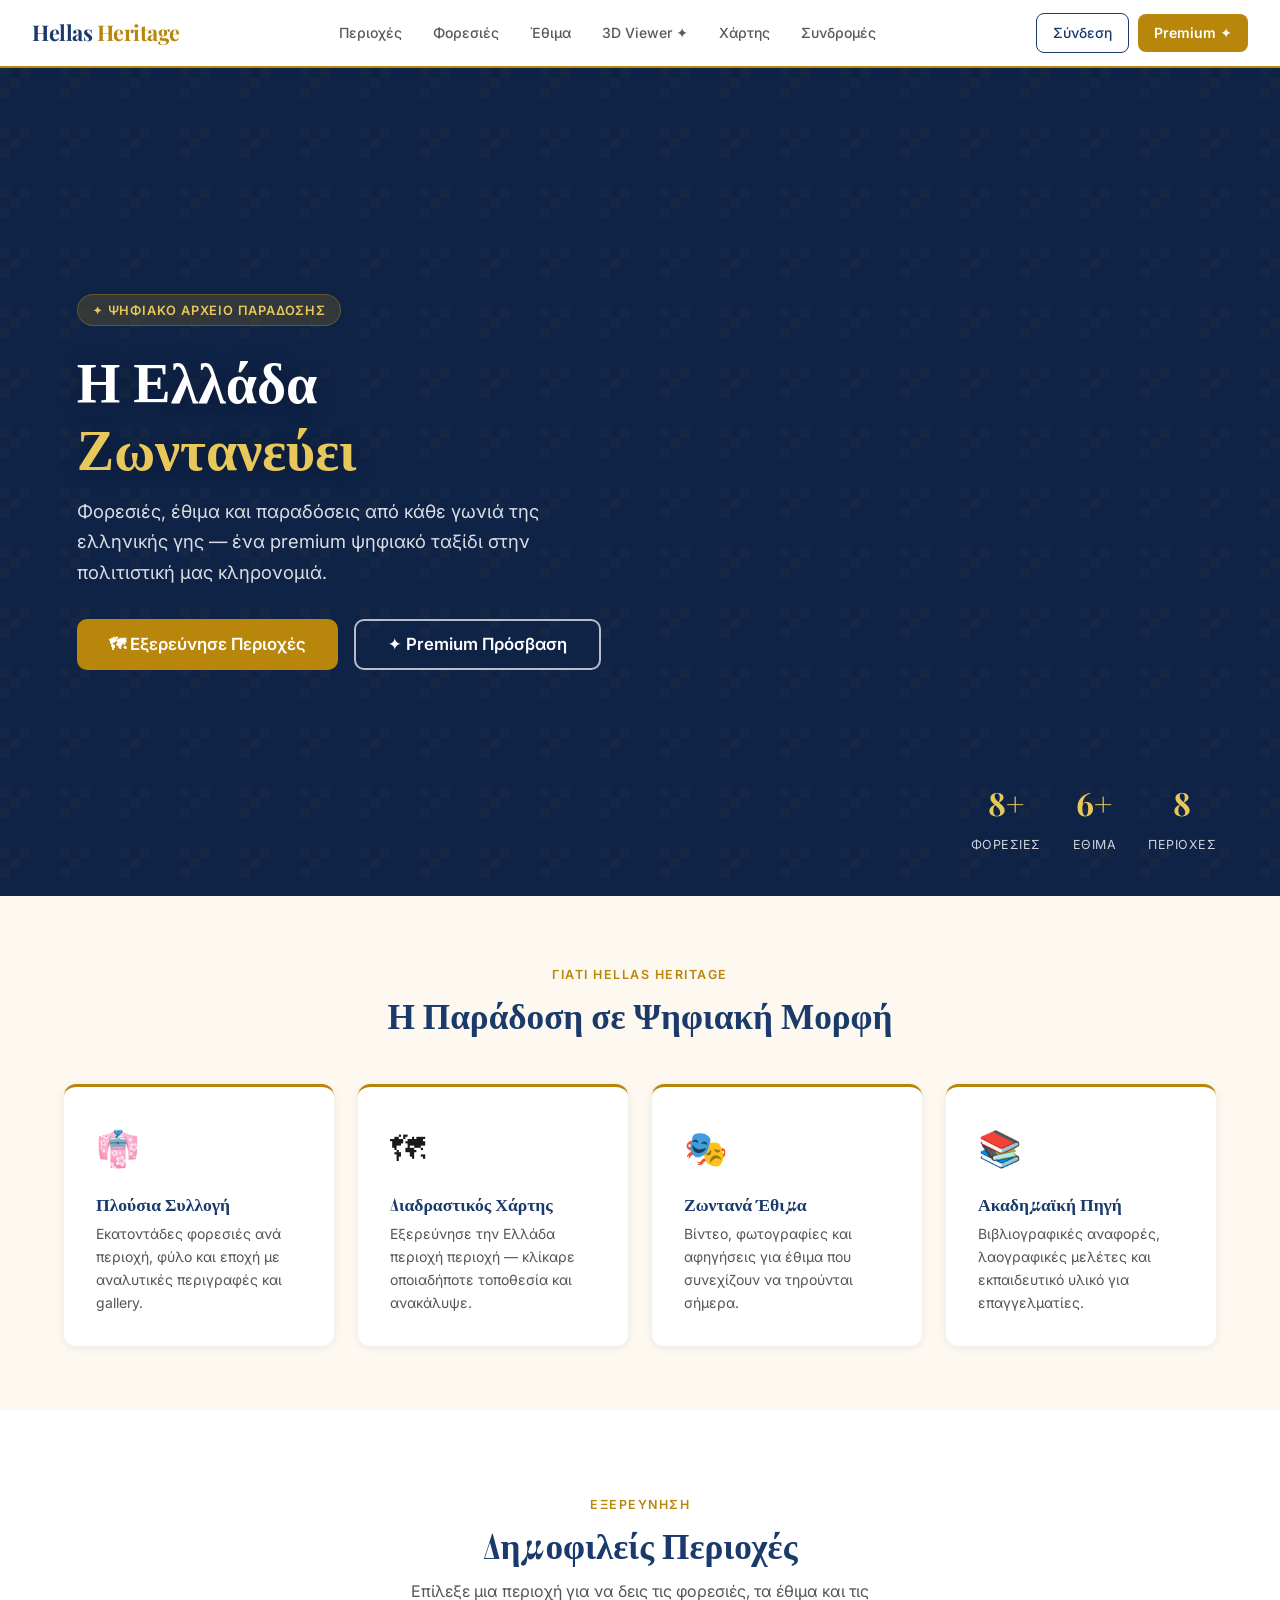
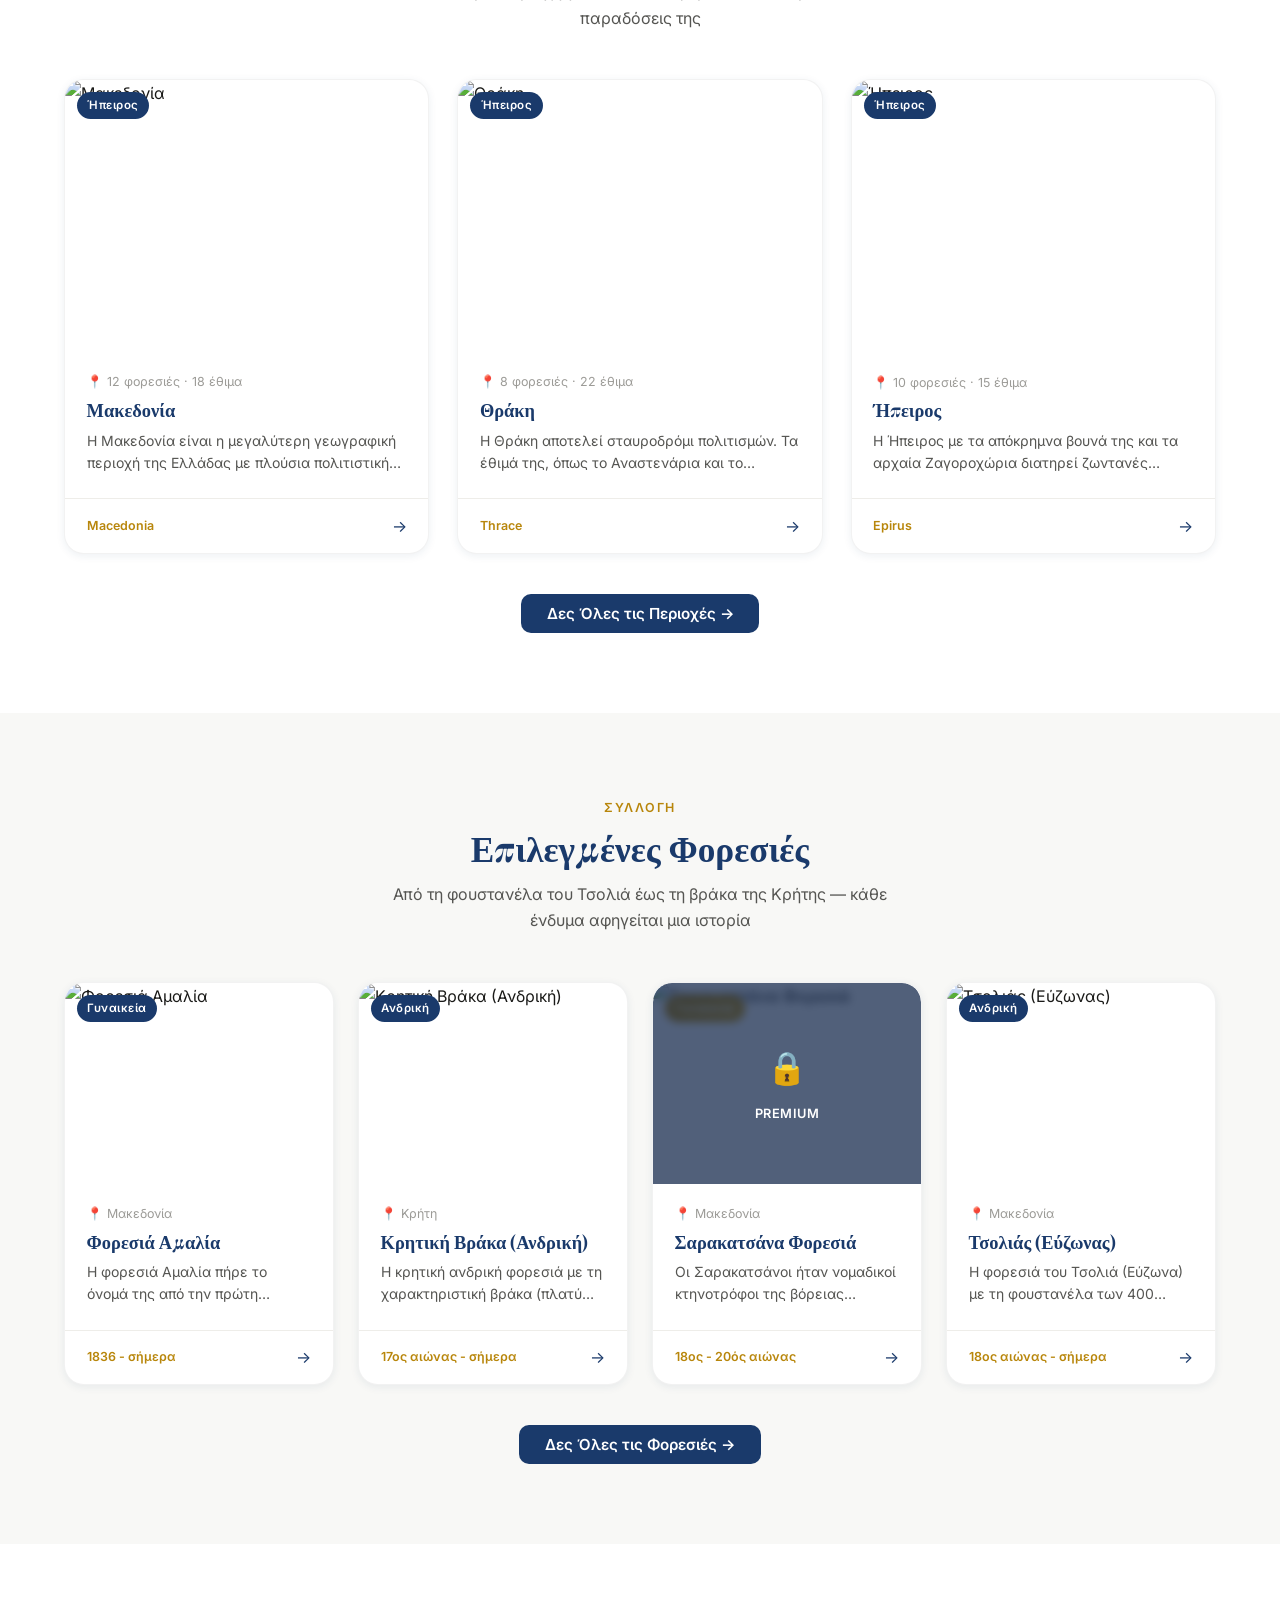
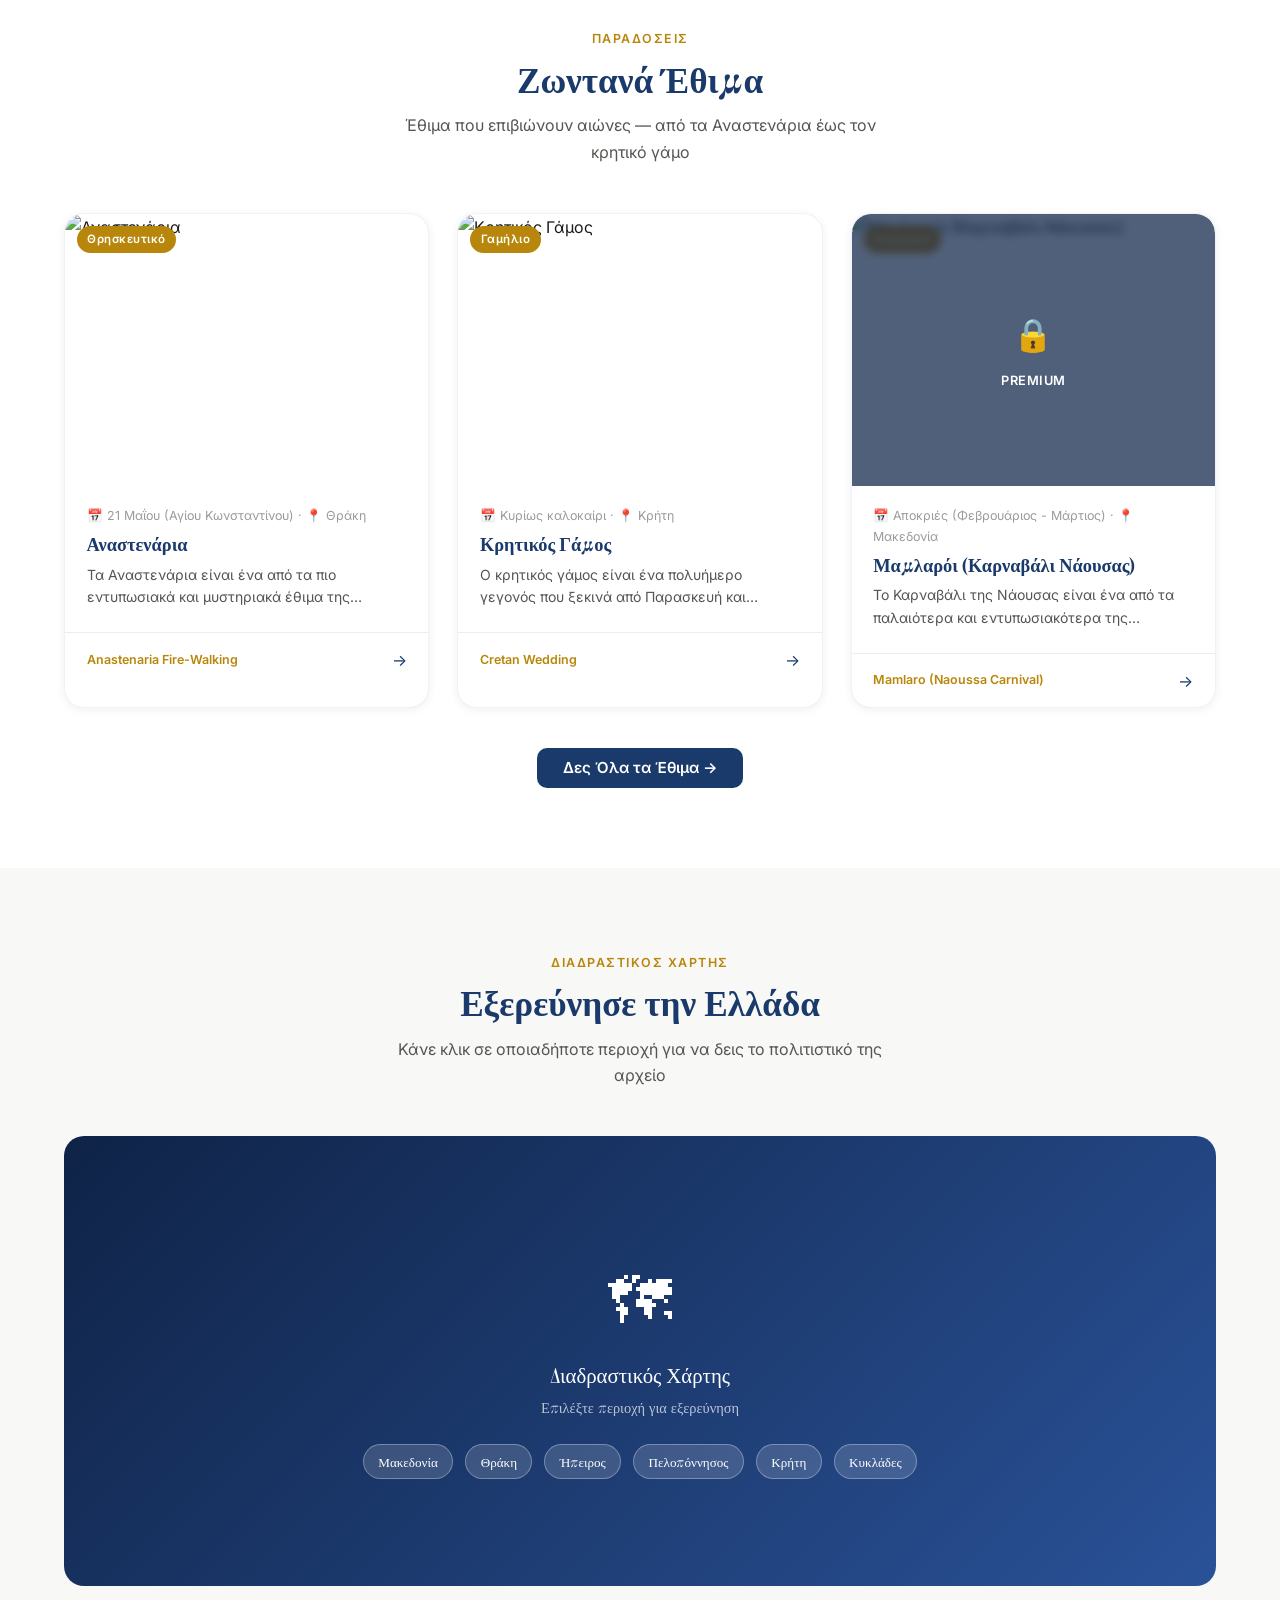
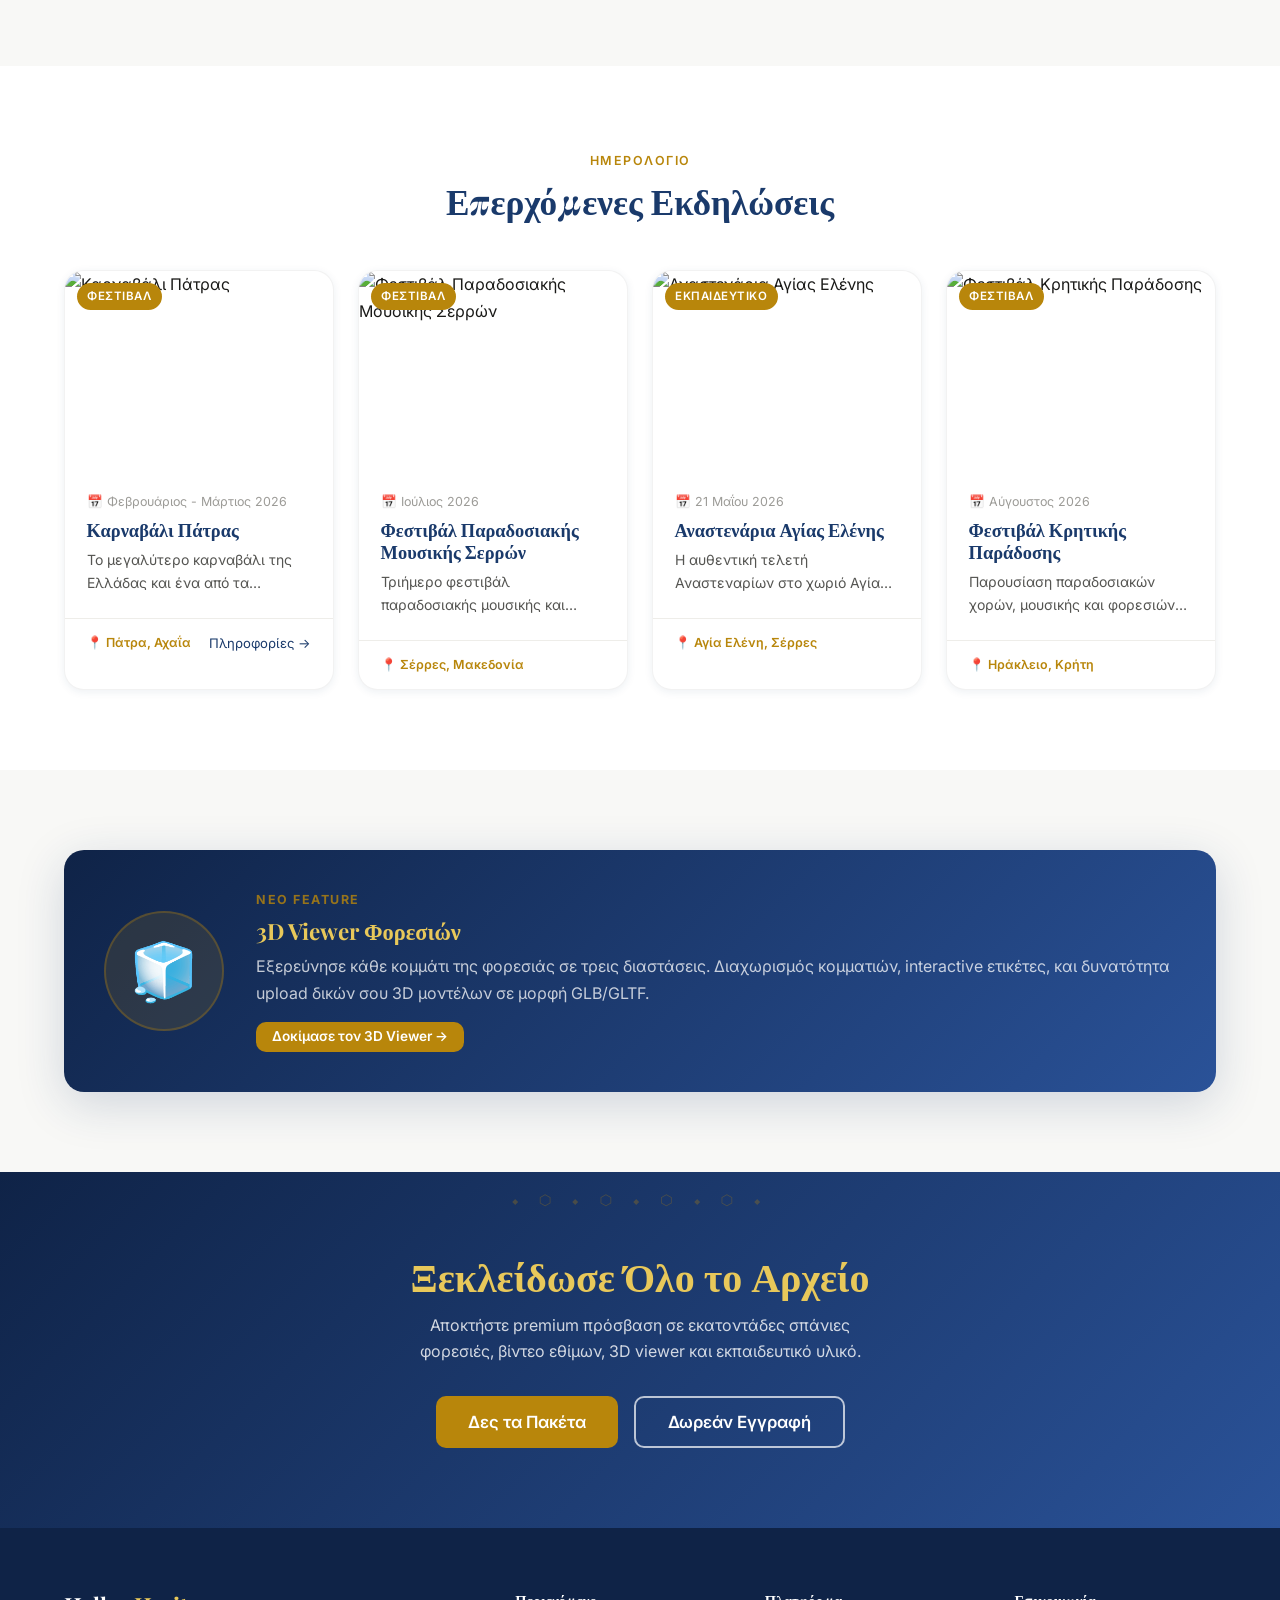
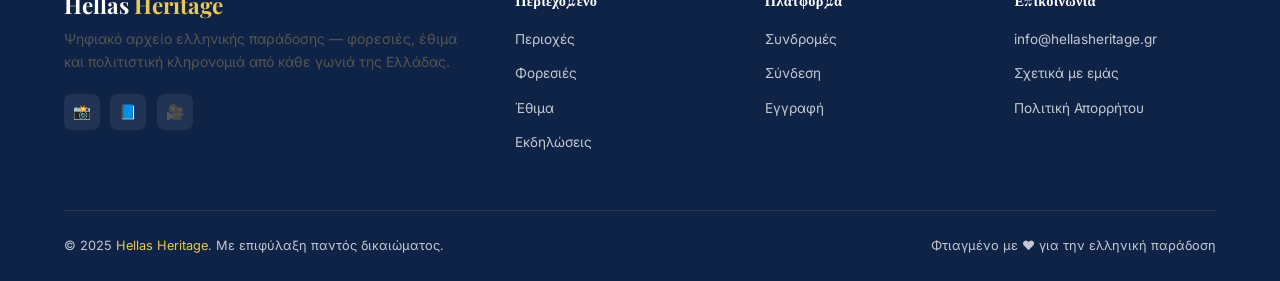
==== index.html @ 9aa36f75 "🏛️ Hellas Heritage — Initial deploy - Homepage with animated stats - 8 Greek regions with costumes &" ====
<!DOCTYPE html>
<html lang="el">
<head>
  <meta charset="UTF-8">
  <meta name="viewport" content="width=device-width, initial-scale=1.0">
  <title>Hellas Heritage — Ανακάλυψε την Ψυχή της Ελλάδας</title>
  <meta name="description" content="Premium ψηφιακή πλατφόρμα ελληνικής πολιτιστικής κληρονομιάς. Παραδοσιακές φορεσιές, έθιμα και παραδόσεις από κάθε γωνιά της Ελλάδας.">
  <link rel="stylesheet" href="css/style.css">
</head>
<body>

<div id="navbar-placeholder" data-active=""></div>

<div class="page-wrapper">

  <!-- ── HERO ─────────────────────────────────────────────── -->
  <section class="hero" id="home">
    <div class="hero-bg" style="background-image:url('https://images.unsplash.com/photo-1555993539-1732b0258235?w=1600')"></div>
    <div class="hero-overlay"></div>
    <div class="hero-pattern"></div>
    <div class="hero-content">
      <div class="hero-badge">✦ Ψηφιακό Αρχείο Παράδοσης</div>
      <h1>Η Ελλάδα<br><span>Ζωντανεύει</span></h1>
      <p class="hero-sub">Φορεσιές, έθιμα και παραδόσεις από κάθε γωνιά της ελληνικής γης — ένα premium ψηφιακό ταξίδι στην πολιτιστική μας κληρονομιά.</p>
      <div class="hero-actions">
        <a href="regions.html" class="btn btn-primary btn-lg">🗺 Εξερεύνησε Περιοχές</a>
        <a href="pricing.html" class="btn btn-outline btn-lg">✦ Premium Πρόσβαση</a>
      </div>
    </div>
    <div class="hero-stats">
      <div class="hero-stat"><strong id="stat-costumes">0</strong><span>ΦΟΡΕΣΙΕΣ</span></div>
      <div class="hero-stat"><strong id="stat-customs">0</strong><span>ΕΘΙΜΑ</span></div>
      <div class="hero-stat"><strong id="stat-regions">0</strong><span>ΠΕΡΙΟΧΕΣ</span></div>
    </div>
  </section>

  <!-- ── FEATURES ──────────────────────────────────────────── -->
  <section style="background:var(--cream); padding:4rem 0">
    <div class="container">
      <div class="section-header">
        <span class="section-label">Γιατί Hellas Heritage</span>
        <h2>Η Παράδοση σε Ψηφιακή Μορφή</h2>
      </div>
      <div class="grid-4">
        <div class="feature-box">
          <div class="feature-icon">👘</div>
          <h3>Πλούσια Συλλογή</h3>
          <p>Εκατοντάδες φορεσιές ανά περιοχή, φύλο και εποχή με αναλυτικές περιγραφές και gallery.</p>
        </div>
        <div class="feature-box">
          <div class="feature-icon">🗺</div>
          <h3>Διαδραστικός Χάρτης</h3>
          <p>Εξερεύνησε την Ελλάδα περιοχή περιοχή — κλίκαρε οποιαδήποτε τοποθεσία και ανακάλυψε.</p>
        </div>
        <div class="feature-box">
          <div class="feature-icon">🎭</div>
          <h3>Ζωντανά Έθιμα</h3>
          <p>Βίντεο, φωτογραφίες και αφηγήσεις για έθιμα που συνεχίζουν να τηρούνται σήμερα.</p>
        </div>
        <div class="feature-box">
          <div class="feature-icon">📚</div>
          <h3>Ακαδημαϊκή Πηγή</h3>
          <p>Βιβλιογραφικές αναφορές, λαογραφικές μελέτες και εκπαιδευτικό υλικό για επαγγελματίες.</p>
        </div>
      </div>
    </div>
  </section>

  <!-- ── FEATURED REGIONS ──────────────────────────────────── -->
  <section id="regions" style="background:white">
    <div class="container">
      <div class="section-header">
        <span class="section-label">Εξερεύνηση</span>
        <h2>Δημοφιλείς Περιοχές</h2>
        <p>Επίλεξε μια περιοχή για να δεις τις φορεσιές, τα έθιμα και τις παραδόσεις της</p>
      </div>
      <div class="grid-3" id="featured-regions"></div>
      <div style="text-align:center;margin-top:2.5rem">
        <a href="regions.html" class="btn btn-navy">Δες Όλες τις Περιοχές →</a>
      </div>
    </div>
  </section>

  <!-- ── FEATURED COSTUMES ─────────────────────────────────── -->
  <section id="costumes" style="background:var(--grey-100)">
    <div class="container">
      <div class="section-header">
        <span class="section-label">Συλλογή</span>
        <h2>Επιλεγμένες Φορεσιές</h2>
        <p>Από τη φουστανέλα του Τσολιά έως τη βράκα της Κρήτης — κάθε ένδυμα αφηγείται μια ιστορία</p>
      </div>
      <div class="grid-4" id="featured-costumes"></div>
      <div style="text-align:center;margin-top:2.5rem">
        <a href="costumes.html" class="btn btn-navy">Δες Όλες τις Φορεσιές →</a>
      </div>
    </div>
  </section>

  <!-- ── FEATURED CUSTOMS ──────────────────────────────────── -->
  <section id="customs" style="background:white">
    <div class="container">
      <div class="section-header">
        <span class="section-label">Παραδόσεις</span>
        <h2>Ζωντανά Έθιμα</h2>
        <p>Έθιμα που επιβιώνουν αιώνες — από τα Αναστενάρια έως τον κρητικό γάμο</p>
      </div>
      <div class="grid-3" id="featured-customs"></div>
      <div style="text-align:center;margin-top:2.5rem">
        <a href="customs.html" class="btn btn-navy">Δες Όλα τα Έθιμα →</a>
      </div>
    </div>
  </section>

  <!-- ── MAP ──────────────────────────────────────────────── -->
  <section id="map" style="background:var(--grey-100)">
    <div class="container">
      <div class="section-header">
        <span class="section-label">Διαδραστικός Χάρτης</span>
        <h2>Εξερεύνησε την Ελλάδα</h2>
        <p>Κάνε κλικ σε οποιαδήποτε περιοχή για να δεις το πολιτιστικό της αρχείο</p>
      </div>
      <div class="map-placeholder" style="background:linear-gradient(135deg,#0f2347,#2a5298)">
        <div>
          <div style="font-size:4rem;margin-bottom:.5rem">🗺</div>
          <div style="font-size:1.3rem;font-family:var(--font-serif)">Διαδραστικός Χάρτης</div>
          <div style="font-size:.9rem;opacity:.7;margin-top:.3rem">Επιλέξτε περιοχή για εξερεύνηση</div>
          <div style="margin-top:1.5rem;display:flex;gap:.75rem;justify-content:center;flex-wrap:wrap" id="map-region-btns"></div>
        </div>
      </div>
    </div>
  </section>

  <!-- ── EVENTS ────────────────────────────────────────────── -->
  <section id="events" style="background:white">
    <div class="container">
      <div class="section-header">
        <span class="section-label">Ημερολόγιο</span>
        <h2>Επερχόμενες Εκδηλώσεις</h2>
      </div>
      <div class="grid-4" id="events-grid"></div>
    </div>
  </section>

  <!-- ── 3D FEATURE ───────────────────────────────────────── -->
  <section style="background:var(--grey-100)">
    <div class="container">
      <div class="feature-3d-card">
        <div class="feature-3d-visual">🧊</div>
        <div>
          <div style="font-size:.78rem;color:rgba(184,134,11,.8);font-weight:700;letter-spacing:1.5px;text-transform:uppercase;margin-bottom:.5rem">Νέο Feature</div>
          <h3>3D Viewer Φορεσιών</h3>
          <p>Εξερεύνησε κάθε κομμάτι της φορεσιάς σε τρεις διαστάσεις. Διαχωρισμός κομματιών, interactive ετικέτες, και δυνατότητα upload δικών σου 3D μοντέλων σε μορφή GLB/GLTF.</p>
          <a href="viewer-3d.html" class="btn btn-primary btn-sm">Δοκίμασε τον 3D Viewer →</a>
        </div>
      </div>
    </div>
  </section>

  <!-- ── CTA ──────────────────────────────────────────────── -->
  <div class="cta-banner">
    <div class="container">
      <h2>Ξεκλείδωσε Όλο το Αρχείο</h2>
      <p>Αποκτήστε premium πρόσβαση σε εκατοντάδες σπάνιες φορεσιές, βίντεο εθίμων, 3D viewer και εκπαιδευτικό υλικό.</p>
      <div class="cta-actions">
        <a href="pricing.html" class="btn btn-primary btn-lg">Δες τα Πακέτα</a>
        <a href="login.html" class="btn btn-outline btn-lg">Δωρεάν Εγγραφή</a>
      </div>
    </div>
  </div>

</div><!-- page-wrapper -->

<div id="footer-placeholder"></div>
<div id="toast"></div>

<script src="js/data.js"></script>
<script src="js/app.js"></script>
<script>
document.addEventListener('DOMContentLoaded', () => {
  // Animate stats counter
  function animateCount(el, target, suffix='') {
    let n = 0, step = Math.ceil(target / 40);
    const t = setInterval(() => {
      n = Math.min(n + step, target);
      el.textContent = n + suffix;
      if (n >= target) clearInterval(t);
    }, 40);
  }
  animateCount(document.getElementById('stat-costumes'), HH.costumes.length, '+');
  animateCount(document.getElementById('stat-customs'),  HH.customs.length,  '+');
  animateCount(document.getElementById('stat-regions'),  HH.regions.length,  '');

  // Featured regions (first 3 featured)
  const featuredRegions = HH.regions.filter(r => r.featured).slice(0, 3);
  document.getElementById('featured-regions').innerHTML = featuredRegions.map(renderRegionCard).join('');

  // Featured costumes (first 4 featured)
  const featuredCostumes = HH.costumes.filter(c => c.featured).slice(0, 4);
  document.getElementById('featured-costumes').innerHTML = featuredCostumes.map(renderCostumeCard).join('');

  // Featured customs
  const featuredCustoms = HH.customs.filter(c => c.featured).slice(0, 3);
  document.getElementById('featured-customs').innerHTML = featuredCustoms.map(renderCustomCard).join('');

  // Map region buttons
  document.getElementById('map-region-btns').innerHTML = HH.regions.slice(0,6).map(r =>
    `<a href="region.html?id=${r.id}" style="padding:.35rem .9rem;background:rgba(255,255,255,.15);border:1px solid rgba(255,255,255,.3);border-radius:50px;color:white;font-size:.82rem;transition:.2s" onmouseover="this.style.background='rgba(184,134,11,.4)'" onmouseout="this.style.background='rgba(255,255,255,.15)'">${r.name}</a>`
  ).join('');

  // Events grid
  document.getElementById('events-grid').innerHTML = HH.events.map(e => `
    <div class="card">
      <div class="card-image">
        <img src="${e.image}" alt="${e.name}" loading="lazy">
        <div class="card-badge gold">${e.type}</div>
      </div>
      <div class="card-body">
        <div class="card-meta">📅 ${e.date}</div>
        <h3 class="card-title">${e.name}</h3>
        <p class="card-desc">${e.description}</p>
      </div>
      <div class="card-footer">
        <span class="card-footer-tag">📍 ${e.location}</span>
        ${e.website && e.website !== '#' ? `<a href="${e.website}" target="_blank" style="font-size:.82rem;color:var(--navy)">Πληροφορίες →</a>` : ''}
      </div>
    </div>`).join('');
});
</script>
</body>
</html>
---- css/style.css ----
/* ============================================================
   HELLAS HERITAGE — style.css
   Design System: Navy Blue + Gold + Warm White
   ============================================================ */

@import url('https://fonts.googleapis.com/css2?family=Playfair+Display:ital,wght@0,400;0,600;0,700;1,400&family=Inter:wght@300;400;500;600&display=swap');

/* ── Variables ─────────────────────────────────────────────── */
:root {
  --navy:      #1A3A6B;
  --navy-dark: #0f2347;
  --navy-mid:  #2a5298;
  --gold:      #B8860B;
  --gold-lt:   #d4a017;
  --cream:     #FDF8F0;
  --white:     #ffffff;
  --grey-100:  #f8f8f6;
  --grey-200:  #eeede9;
  --grey-400:  #9c9b97;
  --grey-600:  #5a5955;
  --text:      #1a1a18;
  --text-light:#555552;
  --shadow-sm: 0 2px 8px rgba(26,58,107,.08);
  --shadow-md: 0 6px 24px rgba(26,58,107,.12);
  --shadow-lg: 0 12px 48px rgba(26,58,107,.18);
  --radius:    12px;
  --radius-lg: 20px;
  --transition:.25s ease;
  --font-serif:'Playfair Display', Georgia, serif;
  --font-sans: 'Inter', system-ui, sans-serif;
}

/* ── Reset & Base ───────────────────────────────────────────── */
*, *::before, *::after { box-sizing: border-box; margin: 0; padding: 0; }
html { scroll-behavior: smooth; }
body {
  font-family: var(--font-sans);
  color: var(--text);
  background: var(--cream);
  line-height: 1.65;
  font-size: 16px;
}
img { display: block; max-width: 100%; }
a  { color: inherit; text-decoration: none; }
ul { list-style: none; }

/* ── Typography ─────────────────────────────────────────────── */
h1, h2, h3, h4 { font-family: var(--font-serif); line-height: 1.2; }
h1 { font-size: clamp(2rem, 5vw, 3.5rem); }
h2 { font-size: clamp(1.5rem, 3vw, 2.2rem); }
h3 { font-size: clamp(1.1rem, 2vw, 1.4rem); }
p  { color: var(--text-light); }

/* ── Greek Key Ornament ─────────────────────────────────────── */
.greek-divider {
  text-align: center;
  margin: 2rem 0;
  color: var(--gold);
  font-size: 1.4rem;
  letter-spacing: 6px;
  opacity: .6;
}
.greek-divider::before, .greek-divider::after {
  content: '⬥';
  margin: 0 .5rem;
}

/* ── Navigation ─────────────────────────────────────────────── */
.navbar {
  position: fixed; top: 0; left: 0; right: 0; z-index: 1000;
  background: rgba(255,255,255,.96);
  backdrop-filter: blur(12px);
  border-bottom: 2px solid var(--gold);
  box-shadow: var(--shadow-sm);
  padding: 0 2rem;
  height: 68px;
  display: flex; align-items: center; justify-content: space-between;
}
.navbar-brand {
  display: flex; align-items: center; gap: .6rem;
}
.navbar-logo-text {
  font-family: var(--font-serif);
  font-size: 1.35rem; font-weight: 700;
  color: var(--navy);
  letter-spacing: -.5px;
}
.navbar-logo-text span { color: var(--gold); }
.navbar-nav {
  display: flex; align-items: center; gap: .25rem;
}
.nav-link {
  padding: .45rem .85rem;
  border-radius: 8px;
  font-size: .875rem; font-weight: 500;
  color: var(--grey-600);
  transition: var(--transition);
}
.nav-link:hover { background: var(--grey-100); color: var(--navy); }
.nav-link.active { color: var(--navy); background: rgba(26,58,107,.07); }
.navbar-actions { display: flex; align-items: center; gap: .6rem; }
.btn-nav-login {
  padding: .45rem 1rem;
  border: 1.5px solid var(--navy);
  border-radius: 8px;
  font-size: .875rem; font-weight: 500;
  color: var(--navy);
  transition: var(--transition);
}
.btn-nav-login:hover { background: var(--navy); color: white; }
.btn-nav-premium {
  padding: .45rem 1rem;
  background: var(--gold);
  border-radius: 8px;
  font-size: .875rem; font-weight: 600;
  color: white;
  transition: var(--transition);
}
.btn-nav-premium:hover { background: var(--gold-lt); }
.nav-hamburger { display: none; flex-direction: column; gap: 5px; cursor: pointer; padding: 4px; }
.nav-hamburger span { width: 24px; height: 2px; background: var(--navy); border-radius: 2px; }

/* ── Page Wrapper ───────────────────────────────────────────── */
.page-wrapper { padding-top: 68px; min-height: 100vh; }

/* ── Hero Section ───────────────────────────────────────────── */
.hero {
  position: relative;
  min-height: 92vh;
  display: flex; align-items: center;
  overflow: hidden;
  background: var(--navy-dark);
}
.hero-bg {
  position: absolute; inset: 0;
  background-size: cover; background-position: center;
  opacity: .4;
  transition: opacity 1s;
}
.hero-overlay {
  position: absolute; inset: 0;
  background: linear-gradient(135deg, rgba(15,35,71,.82) 0%, rgba(15,35,71,.45) 60%, transparent 100%);
}
.hero-pattern {
  position: absolute; inset: 0;
  background-image: url("data:image/svg+xml,%3Csvg width='60' height='60' viewBox='0 0 60 60' xmlns='http://www.w3.org/2000/svg'%3E%3Cpath d='M0 0h10v10H0zM10 10h10v10H10zM0 20h10v10H0zM20 0h10v10H20z' fill='%23B8860B' fill-opacity='0.04'/%3E%3C/svg%3E");
  pointer-events: none;
}
.hero-content {
  position: relative; z-index: 2;
  max-width: 750px;
  padding: 4rem 2rem 4rem 6vw;
}
.hero-badge {
  display: inline-flex; align-items: center; gap: .4rem;
  background: rgba(184,134,11,.2);
  border: 1px solid rgba(184,134,11,.4);
  border-radius: 50px;
  padding: .3rem .9rem;
  font-size: .8rem; font-weight: 600;
  color: #e8c85a;
  letter-spacing: .8px; text-transform: uppercase;
  margin-bottom: 1.2rem;
}
.hero h1 { color: white; margin-bottom: 1rem; text-shadow: 0 2px 20px rgba(0,0,0,.3); }
.hero h1 span { color: #e8c85a; }
.hero-sub { font-size: 1.15rem; color: rgba(255,255,255,.85); margin-bottom: 2rem; max-width: 540px; }
.hero-actions { display: flex; gap: 1rem; flex-wrap: wrap; }
.hero-stats {
  position: absolute; bottom: 2.5rem; right: 5vw; z-index: 2;
  display: flex; gap: 2rem;
}
.hero-stat { text-align: center; color: white; }
.hero-stat strong { display: block; font-family: var(--font-serif); font-size: 2rem; color: #e8c85a; }
.hero-stat span   { font-size: .78rem; opacity: .8; letter-spacing: .5px; }

/* ── Buttons ─────────────────────────────────────────────────── */
.btn {
  display: inline-flex; align-items: center; gap: .5rem;
  padding: .75rem 1.6rem;
  border-radius: 10px;
  font-weight: 600; font-size: .95rem;
  cursor: pointer; border: none;
  transition: var(--transition);
  text-decoration: none;
  line-height: 1;
}
.btn-primary { background: var(--gold); color: white; }
.btn-primary:hover { background: var(--gold-lt); transform: translateY(-1px); box-shadow: 0 6px 20px rgba(184,134,11,.35); }
.btn-outline { background: transparent; border: 2px solid rgba(255,255,255,.7); color: white; }
.btn-outline:hover { background: rgba(255,255,255,.1); }
.btn-navy { background: var(--navy); color: white; }
.btn-navy:hover { background: var(--navy-mid); transform: translateY(-1px); box-shadow: var(--shadow-md); }
.btn-ghost { background: transparent; border: 1.5px solid var(--navy); color: var(--navy); }
.btn-ghost:hover { background: var(--navy); color: white; }
.btn-sm { padding: .5rem 1rem; font-size: .85rem; }
.btn-lg { padding: .95rem 2rem; font-size: 1.05rem; }

/* ── Section Structure ──────────────────────────────────────── */
section { padding: 5rem 0; }
.container { max-width: 1200px; margin: 0 auto; padding: 0 1.5rem; }
.section-header { text-align: center; margin-bottom: 3rem; }
.section-label {
  display: inline-block;
  font-size: .78rem; font-weight: 600;
  color: var(--gold); letter-spacing: 1.5px; text-transform: uppercase;
  margin-bottom: .5rem;
}
.section-header h2 { color: var(--navy); margin-bottom: .75rem; }
.section-header p { max-width: 520px; margin: 0 auto; }

/* ── Cards ───────────────────────────────────────────────────── */
.card {
  background: white;
  border-radius: var(--radius-lg);
  overflow: hidden;
  box-shadow: var(--shadow-sm);
  transition: var(--transition);
  border: 1px solid rgba(0,0,0,.05);
  text-decoration: none; color: inherit;
  display: block;
}
.card:hover { transform: translateY(-4px); box-shadow: var(--shadow-md); }
.card-image { position: relative; overflow: hidden; aspect-ratio: 4/3; }
.card-image img { width: 100%; height: 100%; object-fit: cover; transition: transform .4s ease; }
.card:hover .card-image img { transform: scale(1.05); }
.card-badge {
  position: absolute; top: .75rem; left: .75rem;
  background: var(--navy);
  color: white; font-size: .72rem; font-weight: 600;
  padding: .25rem .65rem; border-radius: 50px;
  letter-spacing: .5px;
}
.card-badge.gold { background: var(--gold); }
.card-badge.premium { background: linear-gradient(135deg, var(--gold), #d4a017); }
.card-body { padding: 1.25rem 1.35rem 1.5rem; }
.card-meta { font-size: .78rem; color: var(--grey-400); margin-bottom: .4rem; display: flex; align-items: center; gap: .4rem; }
.card-title { font-family: var(--font-serif); font-size: 1.15rem; color: var(--navy); margin-bottom: .5rem; }
.card-desc  { font-size: .875rem; line-height: 1.6; display: -webkit-box; -webkit-line-clamp: 2; -webkit-box-orient: vertical; overflow: hidden; }
.card-footer { padding: .85rem 1.35rem; border-top: 1px solid var(--grey-200); display: flex; justify-content: space-between; align-items: center; }
.card-footer-tag { font-size: .78rem; color: var(--gold); font-weight: 600; }
.card-arrow { font-size: 1rem; color: var(--navy); transition: transform .2s; }
.card:hover .card-arrow { transform: translateX(4px); }

/* Premium Overlay */
.premium-lock {
  position: absolute; inset: 0;
  background: rgba(15,35,71,.72);
  backdrop-filter: blur(4px);
  display: flex; flex-direction: column; align-items: center; justify-content: center;
  gap: .5rem; color: white;
}
.premium-lock-icon { font-size: 2rem; }
.premium-lock-text { font-size: .8rem; font-weight: 600; letter-spacing: .5px; }

/* ── Grid Layouts ─────────────────────────────────────────────── */
.grid-3 { display: grid; grid-template-columns: repeat(3, 1fr); gap: 1.75rem; }
.grid-4 { display: grid; grid-template-columns: repeat(4, 1fr); gap: 1.5rem; }
.grid-2 { display: grid; grid-template-columns: repeat(2, 1fr); gap: 2rem; }

/* ── Filters Bar ─────────────────────────────────────────────── */
.filters-bar {
  background: white;
  border-radius: var(--radius);
  padding: 1.25rem 1.5rem;
  box-shadow: var(--shadow-sm);
  margin-bottom: 2.5rem;
  display: flex; gap: 1rem; flex-wrap: wrap; align-items: center;
}
.filter-group { display: flex; flex-direction: column; gap: .3rem; min-width: 160px; }
.filter-label { font-size: .72rem; font-weight: 600; color: var(--grey-400); letter-spacing: .8px; text-transform: uppercase; }
.filter-select {
  border: 1.5px solid var(--grey-200);
  border-radius: 8px;
  padding: .45rem .75rem;
  font-size: .875rem;
  color: var(--text);
  background: white;
  cursor: pointer;
  outline: none;
  transition: var(--transition);
}
.filter-select:focus { border-color: var(--navy); }
.filter-search {
  flex: 1; min-width: 220px;
}
.filter-search input {
  width: 100%;
  border: 1.5px solid var(--grey-200);
  border-radius: 8px;
  padding: .55rem .75rem .55rem 2.4rem;
  font-size: .875rem; color: var(--text);
  background: var(--grey-100) url("data:image/svg+xml,%3Csvg xmlns='http://www.w3.org/2000/svg' viewBox='0 0 24 24' fill='none' stroke='%239c9b97' stroke-width='2'%3E%3Ccircle cx='11' cy='11' r='8'/%3E%3Cpath d='m21 21-4.35-4.35'/%3E%3C/svg%3E") no-repeat .65rem center / 16px;
  outline: none;
}
.filter-search input:focus { border-color: var(--navy); background-color: white; }
.filter-count { margin-left: auto; font-size: .85rem; color: var(--grey-400); white-space: nowrap; }

/* ── Page Hero (sub-pages) ──────────────────────────────────── */
.page-hero {
  background: linear-gradient(135deg, var(--navy-dark) 0%, var(--navy) 100%);
  padding: 4rem 0 3rem;
  text-align: center; color: white;
  position: relative; overflow: hidden;
}
.page-hero::after {
  content: '';
  position: absolute; bottom: 0; left: 0; right: 0; height: 40px;
  background: var(--cream);
  clip-path: ellipse(55% 100% at 50% 100%);
}
.page-hero h1 { color: white; margin-bottom: .75rem; }
.page-hero p  { color: rgba(255,255,255,.8); max-width: 520px; margin: 0 auto; }
.breadcrumb {
  display: flex; align-items: center; gap: .5rem; justify-content: center;
  margin-bottom: 1rem; font-size: .82rem; color: rgba(255,255,255,.6);
}
.breadcrumb a { color: rgba(255,255,255,.7); transition: color .2s; }
.breadcrumb a:hover { color: white; }

/* ── Feature Boxes ───────────────────────────────────────────── */
.feature-box {
  background: white;
  border-radius: var(--radius);
  padding: 2rem;
  box-shadow: var(--shadow-sm);
  border-top: 3px solid var(--gold);
  transition: var(--transition);
}
.feature-box:hover { transform: translateY(-3px); box-shadow: var(--shadow-md); }
.feature-icon { font-size: 2.2rem; margin-bottom: 1rem; }
.feature-box h3 { color: var(--navy); margin-bottom: .5rem; font-size: 1.1rem; }
.feature-box p  { font-size: .875rem; }

/* ── Region Map ──────────────────────────────────────────────── */
.map-placeholder {
  background: linear-gradient(135deg, var(--navy-dark), var(--navy-mid));
  border-radius: var(--radius-lg);
  min-height: 450px;
  display: flex; align-items: center; justify-content: center;
  color: white; text-align: center; gap: 1rem;
  font-family: var(--font-serif); font-size: 1.5rem;
  position: relative; overflow: hidden;
}

/* ── Detail Page ─────────────────────────────────────────────── */
.detail-hero { background: var(--navy-dark); color: white; padding: 3rem 0; }
.detail-layout { display: grid; grid-template-columns: 1fr 380px; gap: 3rem; align-items: start; }
.detail-image { border-radius: var(--radius-lg); overflow: hidden; aspect-ratio: 4/3; }
.detail-image img { width: 100%; height: 100%; object-fit: cover; }
.detail-info h1 { color: white; margin-bottom: .5rem; }
.detail-chips { display: flex; gap: .5rem; flex-wrap: wrap; margin: 1rem 0; }
.chip {
  padding: .3rem .8rem; border-radius: 50px;
  font-size: .78rem; font-weight: 600; letter-spacing: .3px;
}
.chip-navy   { background: rgba(255,255,255,.12); color: white; }
.chip-gold   { background: rgba(184,134,11,.2); color: #e8c85a; border: 1px solid rgba(184,134,11,.3); }
.chip-gender { background: rgba(42,82,152,.2); color: #88aadd; }
.detail-body { padding: 3.5rem 0; }
.detail-section { margin-bottom: 2.5rem; }
.detail-section h2 { color: var(--navy); margin-bottom: 1rem; padding-bottom: .5rem; border-bottom: 2px solid var(--gold); display: inline-block; }
.detail-section p  { font-size: 1rem; line-height: 1.8; }
.detail-materials { display: flex; gap: .5rem; flex-wrap: wrap; }
.material-tag {
  padding: .3rem .75rem;
  background: var(--grey-100);
  border: 1px solid var(--grey-200);
  border-radius: 50px;
  font-size: .82rem; color: var(--grey-600);
}
.steps-list { display: flex; flex-direction: column; gap: 1rem; }
.step-item {
  display: flex; gap: 1rem; align-items: flex-start;
  background: white; border-radius: var(--radius);
  padding: 1rem 1.25rem; box-shadow: var(--shadow-sm);
}
.step-num {
  min-width: 32px; height: 32px;
  background: var(--navy); color: white;
  border-radius: 50%; display: flex; align-items: center; justify-content: center;
  font-weight: 700; font-size: .85rem;
}
.step-content h4 { font-size: .95rem; margin-bottom: .25rem; color: var(--navy); }
.step-content p  { font-size: .875rem; margin: 0; }

/* ── Pricing ─────────────────────────────────────────────────── */
.pricing-grid { display: grid; grid-template-columns: repeat(4, 1fr); gap: 1.5rem; }
.pricing-card {
  background: white; border-radius: var(--radius-lg);
  padding: 2rem 1.5rem;
  box-shadow: var(--shadow-sm);
  border: 2px solid transparent;
  transition: var(--transition);
  display: flex; flex-direction: column;
  position: relative; overflow: hidden;
}
.pricing-card.featured {
  border-color: var(--gold);
  transform: translateY(-8px);
  box-shadow: var(--shadow-lg);
}
.pricing-card.featured::before {
  content: '⭐ ΔΗΜΟΦΙΛΕΣ';
  position: absolute; top: 0; left: 0; right: 0;
  background: var(--gold); color: white;
  text-align: center; font-size: .72rem; font-weight: 700;
  padding: .35rem; letter-spacing: 1px;
}
.pricing-card.featured .pricing-body { padding-top: 1.5rem; }
.pricing-name { font-family: var(--font-serif); font-size: 1.3rem; color: var(--navy); margin-bottom: .25rem; }
.pricing-price { display: flex; align-items: baseline; gap: .25rem; margin: 1rem 0; }
.pricing-amount { font-size: 2.5rem; font-weight: 700; color: var(--navy); font-family: var(--font-serif); }
.pricing-period { font-size: .85rem; color: var(--grey-400); }
.pricing-features { flex: 1; margin: 1.25rem 0; }
.pricing-feature {
  display: flex; align-items: center; gap: .6rem;
  padding: .45rem 0;
  border-bottom: 1px solid var(--grey-100);
  font-size: .875rem;
}
.pricing-feature:last-child { border-bottom: none; }
.check { color: #22a84a; font-weight: 700; }
.cross { color: var(--grey-400); }
.pricing-cta { margin-top: auto; }

/* ── Auth Forms ───────────────────────────────────────────────── */
.auth-page {
  min-height: 100vh;
  background: linear-gradient(135deg, var(--navy-dark) 0%, var(--navy-mid) 100%);
  display: flex; align-items: center; justify-content: center;
  padding: 2rem;
}
.auth-card {
  background: white;
  border-radius: var(--radius-lg);
  padding: 2.5rem;
  width: 100%; max-width: 440px;
  box-shadow: var(--shadow-lg);
}
.auth-logo { text-align: center; margin-bottom: 2rem; }
.auth-logo h2 { font-family: var(--font-serif); color: var(--navy); font-size: 1.6rem; }
.auth-logo span { color: var(--gold); }
.auth-tabs { display: flex; background: var(--grey-100); border-radius: 10px; margin-bottom: 1.75rem; padding: .25rem; }
.auth-tab {
  flex: 1; padding: .6rem; text-align: center;
  border-radius: 8px; font-size: .875rem; font-weight: 600;
  cursor: pointer; transition: var(--transition); color: var(--grey-600);
  border: none; background: transparent;
}
.auth-tab.active { background: white; color: var(--navy); box-shadow: var(--shadow-sm); }
.form-group { margin-bottom: 1.1rem; }
.form-label { display: block; font-size: .82rem; font-weight: 600; color: var(--grey-600); margin-bottom: .35rem; }
.form-input {
  width: 100%;
  border: 1.5px solid var(--grey-200);
  border-radius: 8px;
  padding: .65rem .85rem;
  font-size: .95rem; color: var(--text);
  outline: none; transition: var(--transition);
}
.form-input:focus { border-color: var(--navy); box-shadow: 0 0 0 3px rgba(26,58,107,.1); }
.form-divider { text-align: center; margin: 1.25rem 0; color: var(--grey-400); font-size: .82rem; position: relative; }
.form-divider::before, .form-divider::after { content: ''; position: absolute; top: 50%; width: 35%; height: 1px; background: var(--grey-200); }
.form-divider::before { left: 0; } .form-divider::after { right: 0; }
.btn-google {
  width: 100%; display: flex; align-items: center; justify-content: center; gap: .65rem;
  padding: .7rem; border: 1.5px solid var(--grey-200); border-radius: 10px;
  font-weight: 600; font-size: .9rem; cursor: pointer; background: white;
  transition: var(--transition); color: var(--text);
}
.btn-google:hover { background: var(--grey-100); }

/* ── Banner CTA ──────────────────────────────────────────────── */
.cta-banner {
  background: linear-gradient(135deg, var(--navy-dark), var(--navy-mid));
  color: white; text-align: center; padding: 5rem 2rem;
  position: relative; overflow: hidden;
}
.cta-banner::before {
  content: '⬥ ⬡ ⬥ ⬡ ⬥ ⬡ ⬥ ⬡ ⬥';
  position: absolute; top: 1rem; left: 50%; transform: translateX(-50%);
  color: rgba(184,134,11,.3); font-size: .9rem; letter-spacing: 8px;
}
.cta-banner h2 { color: #e8c85a; margin-bottom: .75rem; font-size: clamp(1.6rem, 3.5vw, 2.5rem); }
.cta-banner p { color: rgba(255,255,255,.8); max-width: 480px; margin: 0 auto 2rem; }
.cta-actions { display: flex; gap: 1rem; justify-content: center; flex-wrap: wrap; }

/* ── Footer ──────────────────────────────────────────────────── */
footer {
  background: var(--navy-dark);
  color: rgba(255,255,255,.75);
  padding: 4rem 0 1.5rem;
}
.footer-grid { display: grid; grid-template-columns: 2fr 1fr 1fr 1fr; gap: 3rem; margin-bottom: 3rem; }
.footer-brand h3 { font-family: var(--font-serif); font-size: 1.4rem; color: white; margin-bottom: .5rem; }
.footer-brand h3 span { color: #e8c85a; }
.footer-brand p { font-size: .875rem; line-height: 1.7; margin-bottom: 1.25rem; }
.footer-social { display: flex; gap: .65rem; }
.social-btn {
  width: 36px; height: 36px;
  background: rgba(255,255,255,.08);
  border-radius: 8px;
  display: flex; align-items: center; justify-content: center;
  font-size: .9rem; color: white;
  transition: var(--transition);
}
.social-btn:hover { background: var(--gold); }
.footer-col h4 { color: white; font-size: .9rem; font-weight: 600; margin-bottom: 1rem; letter-spacing: .3px; }
.footer-col ul li { margin-bottom: .5rem; }
.footer-col ul li a { font-size: .85rem; transition: color .2s; }
.footer-col ul li a:hover { color: #e8c85a; }
.footer-bottom {
  border-top: 1px solid rgba(255,255,255,.1);
  padding-top: 1.5rem;
  display: flex; justify-content: space-between; align-items: center;
  font-size: .8rem; flex-wrap: wrap; gap: .5rem;
}
.footer-bottom span { color: #e8c85a; }

/* ── Notification / Toast ─────────────────────────────────────── */
#toast {
  position: fixed; bottom: 2rem; right: 2rem; z-index: 9999;
  background: var(--navy); color: white;
  padding: .85rem 1.4rem; border-radius: 10px;
  box-shadow: var(--shadow-lg); font-size: .9rem;
  transform: translateY(120%); opacity: 0;
  transition: all .35s ease;
  border-left: 4px solid var(--gold);
}
#toast.show { transform: translateY(0); opacity: 1; }

/* ── 3D Viewer ────────────────────────────────────────────────── */
.viewer-wrap {
  display: grid;
  grid-template-columns: 260px 1fr 290px;
  height: calc(100vh - 68px - 56px - 130px); /* viewport - navbar - toolbar - page-hero */
  min-height: 520px;
  background: #0d1824;
  position: relative;
}

/* Left: Parts Panel */
.v-parts-panel {
  background: #111e2e;
  border-right: 1px solid rgba(184,134,11,.2);
  display: flex; flex-direction: column;
  overflow: hidden;
}
.v-panel-header {
  padding: .85rem 1rem;
  background: rgba(26,58,107,.4);
  border-bottom: 1px solid rgba(184,134,11,.2);
  display: flex; justify-content: space-between; align-items: center;
  font-size: .8rem; font-weight: 700; color: #e8c85a; letter-spacing: 1px; text-transform: uppercase;
}
.v-badge {
  background: var(--gold); color: white;
  font-size: .7rem; font-weight: 700;
  padding: .15rem .45rem; border-radius: 50px;
}
.v-parts-list { flex: 1; overflow-y: auto; padding: .5rem 0; }
.v-parts-list::-webkit-scrollbar { width: 4px; }
.v-parts-list::-webkit-scrollbar-track { background: transparent; }
.v-parts-list::-webkit-scrollbar-thumb { background: rgba(184,134,11,.3); border-radius: 2px; }

.v-part-item {
  display: flex; align-items: center; gap: .65rem;
  padding: .6rem 1rem; cursor: pointer;
  transition: background .2s; border-left: 3px solid transparent;
  color: rgba(255,255,255,.7); font-size: .875rem;
}
.v-part-item:hover { background: rgba(255,255,255,.05); }
.v-part-item.active { background: rgba(184,134,11,.12); border-left-color: var(--gold); color: white; }
.v-part-item.hidden-part { opacity: .35; }
.v-color-dot { width: 10px; height: 10px; border-radius: 50%; flex-shrink: 0; }
.v-part-name { flex: 1; font-weight: 500; }
.v-eye-btn {
  background: none; border: none; cursor: pointer;
  color: rgba(255,255,255,.35); font-size: .85rem; padding: 2px;
  transition: color .2s; line-height: 1;
}
.v-eye-btn:hover { color: rgba(255,255,255,.8); }

/* Upload section */
.v-upload-section {
  padding: .85rem 1rem;
  border-top: 1px solid rgba(184,134,11,.2);
  background: rgba(184,134,11,.05);
}
.v-upload-title { font-size: .78rem; font-weight: 700; color: #e8c85a; margin-bottom: .25rem; }
.v-upload-desc  { font-size: .72rem; color: rgba(255,255,255,.45); margin-bottom: .6rem; }
.v-upload-btn {
  display: block; text-align: center;
  padding: .45rem .75rem;
  background: rgba(184,134,11,.2); border: 1px dashed rgba(184,134,11,.4);
  border-radius: 8px; font-size: .8rem; color: #e8c85a; cursor: pointer;
  transition: background .2s;
}
.v-upload-btn:hover { background: rgba(184,134,11,.3); }
.v-upload-status { font-size: .75rem; color: rgba(255,255,255,.5); margin-top: .4rem; min-height: 1em; }
.v-upload-progress {
  width: 100%; height: 3px; background: rgba(255,255,255,.1);
  border-radius: 2px; margin-top: .35rem; overflow: hidden;
}
.v-upload-progress-bar { height: 100%; background: var(--gold); width: 0; transition: width .3s; }

/* Center: Canvas */
.v-canvas-wrap {
  position: relative; overflow: hidden;
  display: flex; align-items: center; justify-content: center;
  background: radial-gradient(ellipse at 50% 40%, #1a2d4a 0%, #0d1824 70%);
}
#canvas3d { display: block; width: 100% !important; height: 100% !important; }
.v-controls-hint {
  position: absolute; bottom: .75rem; left: 50%; transform: translateX(-50%);
  background: rgba(0,0,0,.5); color: rgba(255,255,255,.55);
  font-size: .72rem; padding: .3rem .8rem; border-radius: 50px;
  pointer-events: none; white-space: nowrap;
}
.v-loading {
  position: absolute; inset: 0; background: #0d1824;
  display: flex; flex-direction: column; align-items: center; justify-content: center;
  color: rgba(255,255,255,.7); gap: 1rem; font-size: .9rem; z-index: 10;
}
.v-loading-spinner {
  width: 40px; height: 40px; border-radius: 50%;
  border: 3px solid rgba(184,134,11,.2); border-top-color: var(--gold);
  animation: spin .8s linear infinite;
}
@keyframes spin { to { transform: rotate(360deg); } }

/* Labels over canvas */
.v-label {
  position: absolute; pointer-events: none;
  display: flex; align-items: center; gap: .4rem;
  transition: opacity .3s;
}
.v-label-text {
  background: rgba(0,0,0,.75); border: 1px solid rgba(184,134,11,.5);
  color: #e8c85a; font-size: .72rem; font-weight: 600;
  padding: .2rem .55rem; border-radius: 50px; white-space: nowrap;
  letter-spacing: .5px;
}
.v-label-line {
  width: 24px; height: 1px; background: rgba(184,134,11,.5);
}

/* Right: Info Panel */
.v-info-panel {
  background: var(--cream);
  border-left: 1px solid rgba(184,134,11,.15);
  display: flex; flex-direction: column;
  overflow: hidden;
}
.v-info-empty {
  flex: 1; display: flex; flex-direction: column; align-items: center; justify-content: center;
  gap: .6rem; color: var(--grey-400); text-align: center; padding: 2rem;
}
.v-info-empty p { font-size: .875rem; }
.v-info-content { flex: 1; overflow-y: auto; padding: 1.25rem; }
.v-info-color-bar { height: 4px; border-radius: 2px; margin-bottom: 1rem; }
.v-info-emoji { font-size: 2.2rem; margin-bottom: .5rem; display: block; }
.v-info-name { font-family: var(--font-serif); font-size: 1.25rem; color: var(--navy); margin-bottom: .2rem; }
.v-info-name-en { font-size: .82rem; color: var(--grey-400); font-style: italic; margin-bottom: .85rem; }
.v-info-desc { font-size: .875rem; line-height: 1.7; color: var(--text-light); margin-bottom: 1rem; }
.v-info-label { font-size: .72rem; font-weight: 700; text-transform: uppercase; letter-spacing: 1px; color: var(--gold); margin-bottom: .4rem; }
.v-materials-grid { display: flex; gap: .35rem; flex-wrap: wrap; margin-bottom: 1rem; }
.v-material-tag {
  padding: .25rem .6rem; background: var(--grey-100);
  border: 1px solid var(--grey-200); border-radius: 50px;
  font-size: .78rem; color: var(--grey-600);
}
.v-info-stat { display: flex; justify-content: space-between; padding: .4rem 0; border-bottom: 1px solid var(--grey-100); font-size: .82rem; }
.v-info-stat:last-child { border-bottom: none; }
.v-info-stat span:first-child { color: var(--grey-400); }
.v-info-stat span:last-child  { font-weight: 600; color: var(--navy); }

/* Costume selector at bottom of right panel */
.v-costume-selector {
  padding: .85rem 1rem;
  border-top: 1px solid var(--grey-200);
  background: white;
}
.v-panel-subheader { font-size: .72rem; font-weight: 700; color: var(--grey-400); letter-spacing: 1px; text-transform: uppercase; margin-bottom: .4rem; }

/* Bottom Toolbar */
.v-toolbar {
  background: #111e2e;
  border-top: 1px solid rgba(184,134,11,.2);
  height: 56px;
  display: flex; align-items: center; gap: .25rem;
  padding: 0 1rem;
}
.v-tool-btn {
  display: flex; align-items: center; gap: .4rem;
  padding: .4rem .85rem; border-radius: 8px;
  background: rgba(255,255,255,.06); border: 1px solid rgba(255,255,255,.1);
  color: rgba(255,255,255,.8); font-size: .8rem; font-weight: 500;
  cursor: pointer; transition: all .2s;
  white-space: nowrap;
}
.v-tool-btn:hover:not(:disabled) { background: rgba(184,134,11,.2); border-color: rgba(184,134,11,.4); color: #e8c85a; }
.v-tool-btn.active { background: rgba(184,134,11,.2); border-color: var(--gold); color: #e8c85a; }
.v-tool-btn:disabled { opacity: .35; cursor: default; }
.v-tool-btn.explode-active { background: rgba(184,134,11,.25); border-color: var(--gold); color: #e8c85a; }
.v-toolbar-divider { width: 1px; height: 24px; background: rgba(255,255,255,.1); margin: 0 .25rem; }
.v-toolbar-right { margin-left: auto; display: flex; align-items: center; gap: .75rem; }
.v-render-info { font-size: .72rem; color: rgba(255,255,255,.3); }

/* 3D feature card in index.html */
.feature-3d-card {
  background: linear-gradient(135deg, var(--navy-dark), var(--navy-mid));
  border-radius: var(--radius-lg); overflow: hidden;
  color: white; padding: 2.5rem;
  display: flex; gap: 2rem; align-items: center;
  box-shadow: var(--shadow-lg);
}
.feature-3d-visual {
  flex-shrink: 0; width: 120px; height: 120px;
  background: rgba(184,134,11,.15); border: 2px solid rgba(184,134,11,.3);
  border-radius: 50%; display: flex; align-items: center; justify-content: center;
  font-size: 3.5rem;
}
.feature-3d-card h3 { color: #e8c85a; margin-bottom: .5rem; }
.feature-3d-card p  { color: rgba(255,255,255,.75); margin-bottom: 1rem; }

/* Responsive 3D viewer */
@media (max-width: 1024px) {
  .viewer-wrap { grid-template-columns: 1fr; grid-template-rows: auto 400px auto; height: auto; }
  .v-parts-panel { flex-direction: row; height: auto; overflow-x: auto; }
  .v-parts-list { display: flex; flex-direction: row; overflow-x: auto; overflow-y: hidden; padding: 0; flex: none; }
  .v-part-item { flex-direction: column; min-width: 80px; text-align: center; border-left: none; border-bottom: 3px solid transparent; }
  .v-part-item.active { border-bottom-color: var(--gold); border-left-color: transparent; }
  .v-upload-section { border-top: none; border-left: 1px solid rgba(184,134,11,.2); min-width: 160px; }
  .v-info-panel { max-height: 300px; }
}

/* ── No Results ──────────────────────────────────────────────── */
.no-results {
  text-align: center; padding: 4rem 2rem;
  grid-column: 1 / -1;
}
.no-results h3 { color: var(--navy); margin-bottom: .5rem; }

/* ── Responsive ──────────────────────────────────────────────── */
@media (max-width: 1024px) {
  .grid-4 { grid-template-columns: repeat(2, 1fr); }
  .grid-3 { grid-template-columns: repeat(2, 1fr); }
  .pricing-grid { grid-template-columns: repeat(2, 1fr); }
  .footer-grid { grid-template-columns: 1fr 1fr; }
  .detail-layout { grid-template-columns: 1fr; }
}
@media (max-width: 768px) {
  .navbar-nav, .navbar-actions { display: none; }
  .nav-hamburger { display: flex; }
  .navbar-nav.open {
    display: flex; flex-direction: column;
    position: fixed; top: 68px; left: 0; right: 0;
    background: white; padding: 1rem;
    box-shadow: var(--shadow-md); z-index: 999;
  }
  .navbar-actions.open { display: flex; flex-direction: column; padding: 0 1rem 1rem; }
  .hero-content { padding: 3rem 1.5rem; }
  .hero-stats { display: none; }
  .grid-4, .grid-3, .grid-2 { grid-template-columns: 1fr; }
  .pricing-grid { grid-template-columns: 1fr; }
  .pricing-card.featured { transform: none; }
  .footer-grid { grid-template-columns: 1fr; }
  section { padding: 3rem 0; }
}
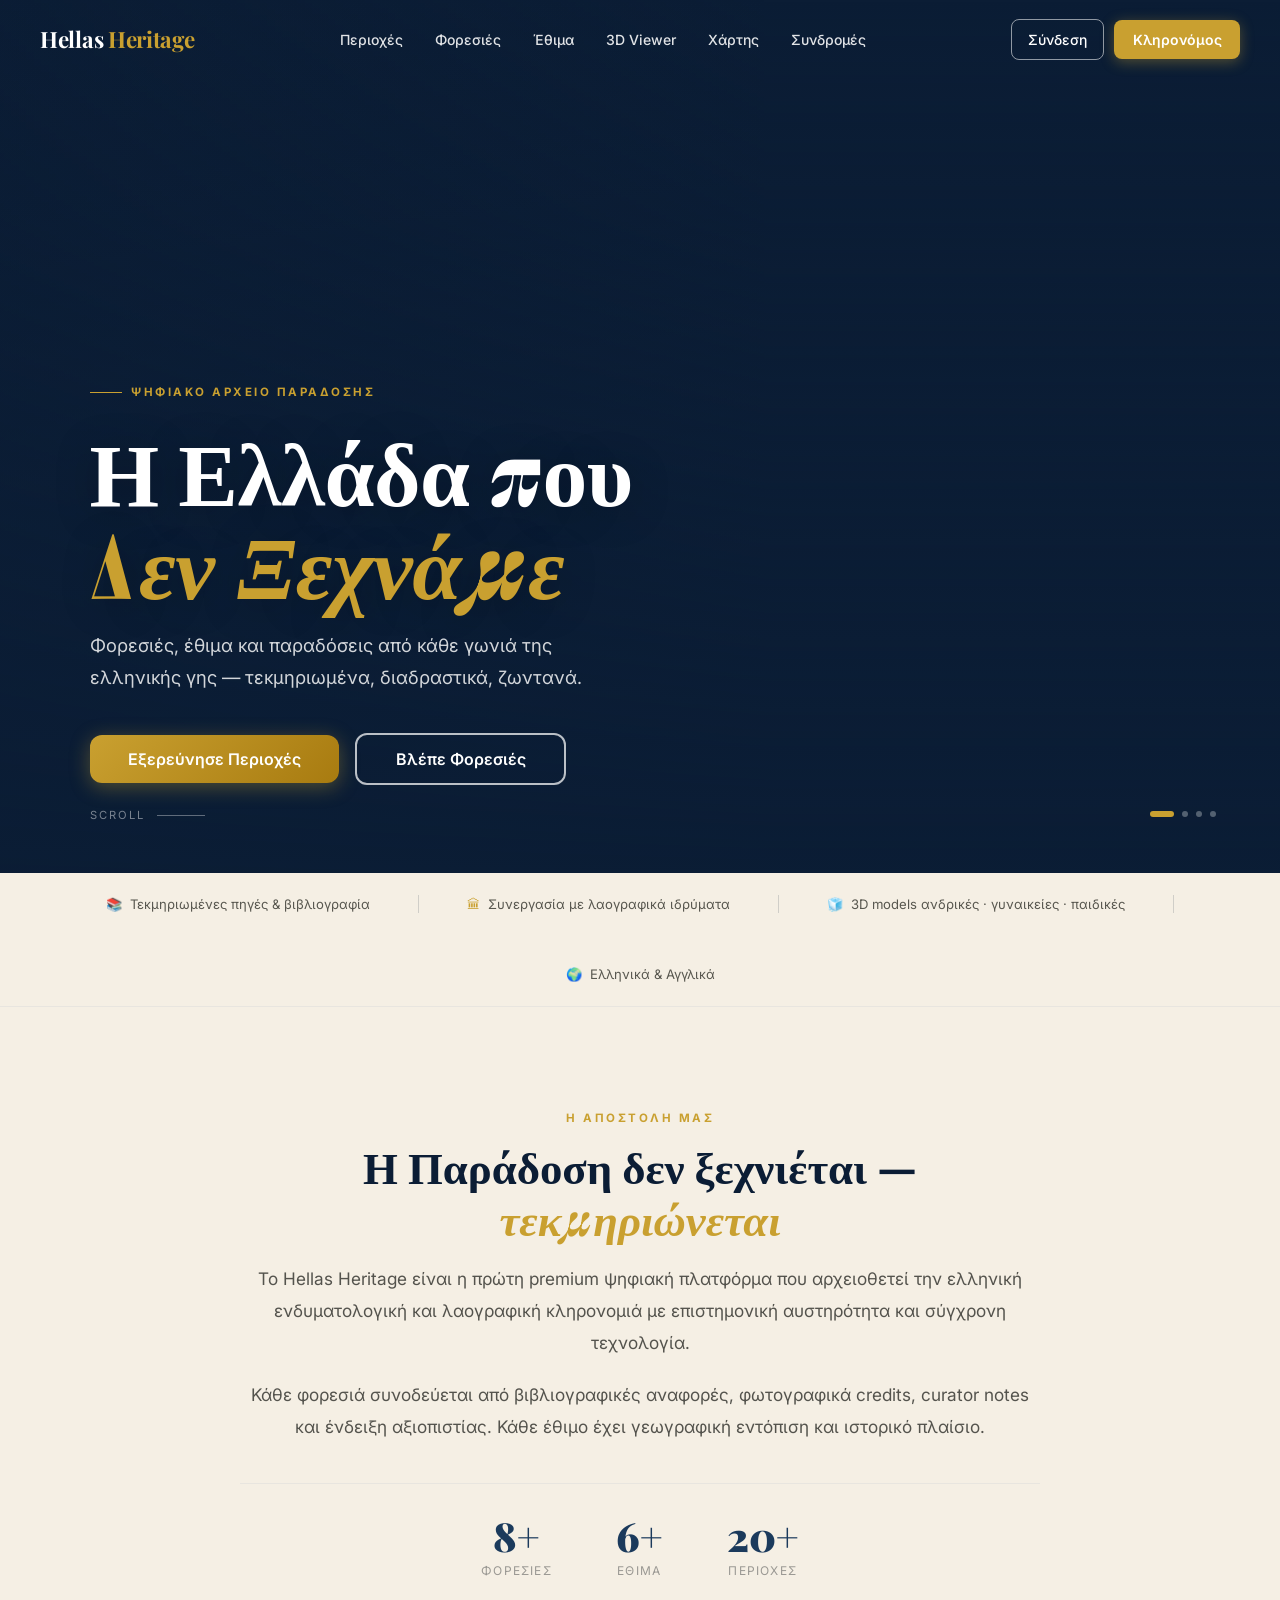
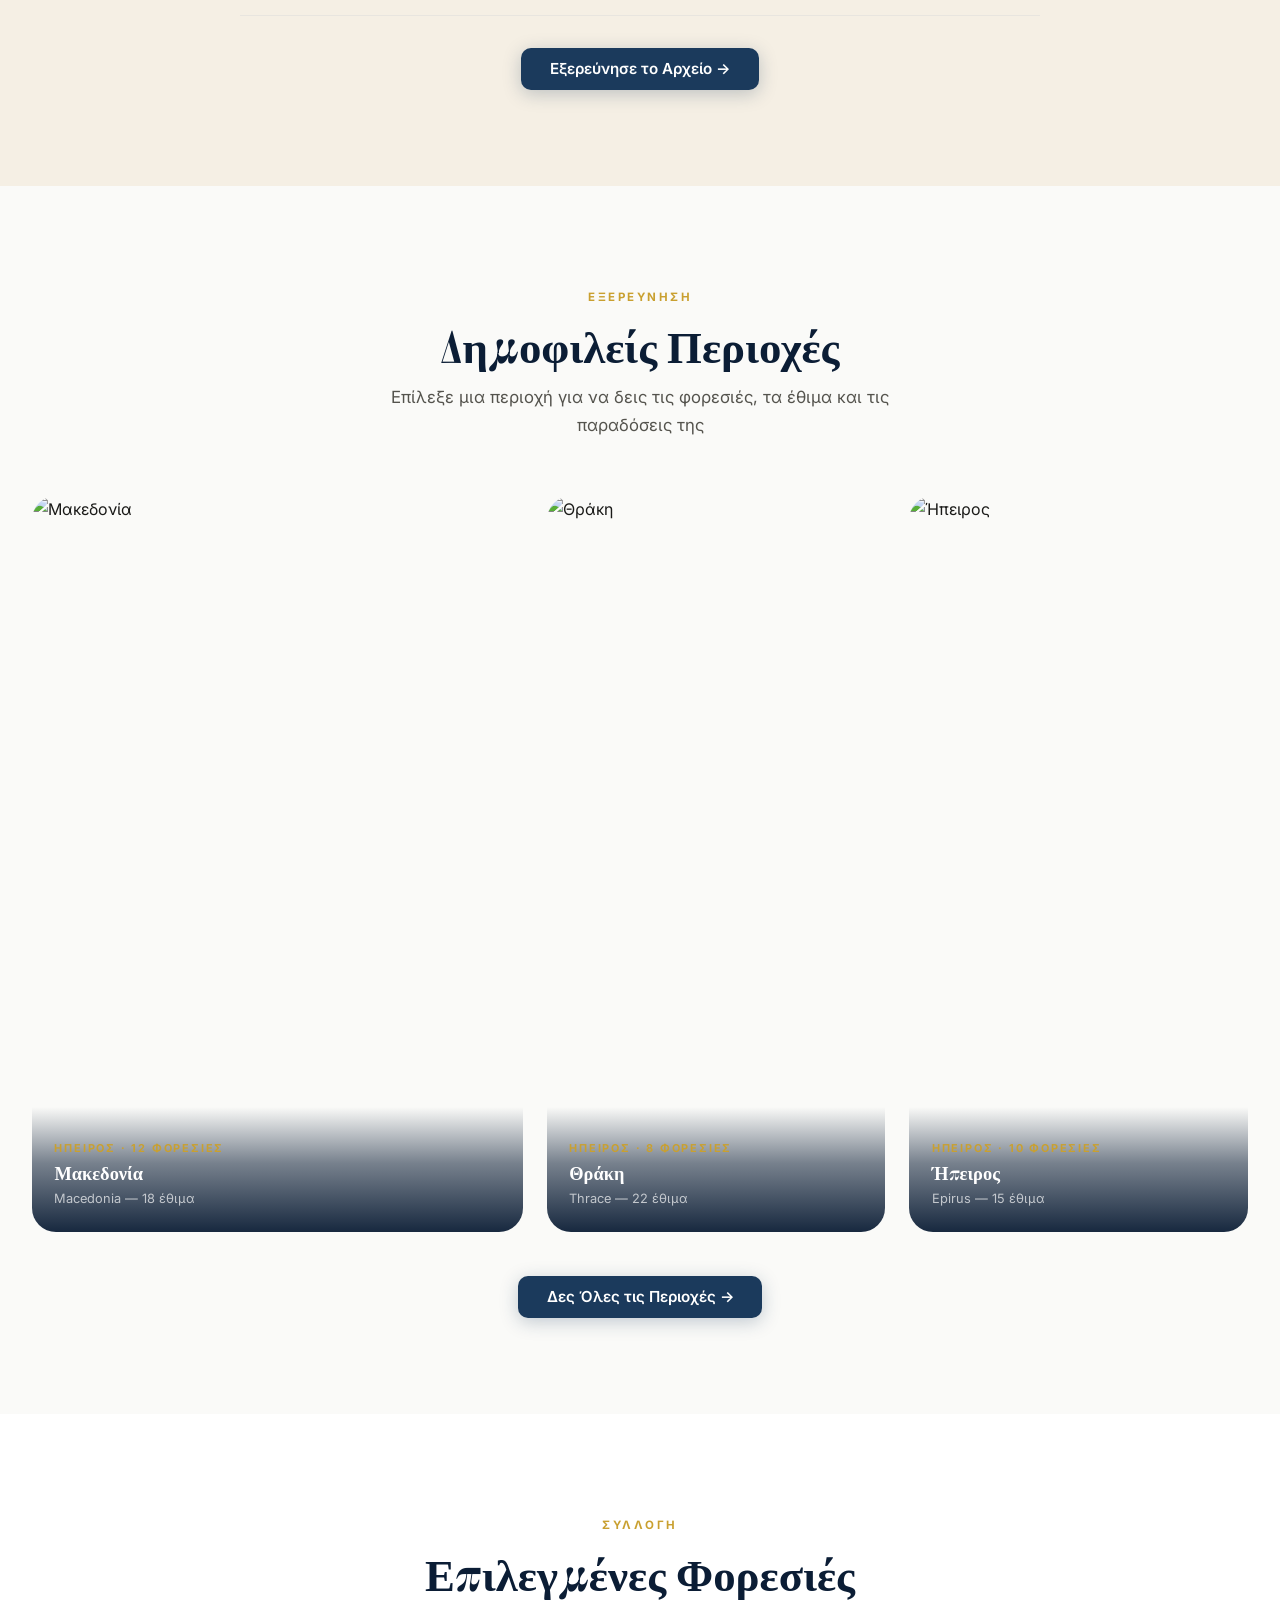
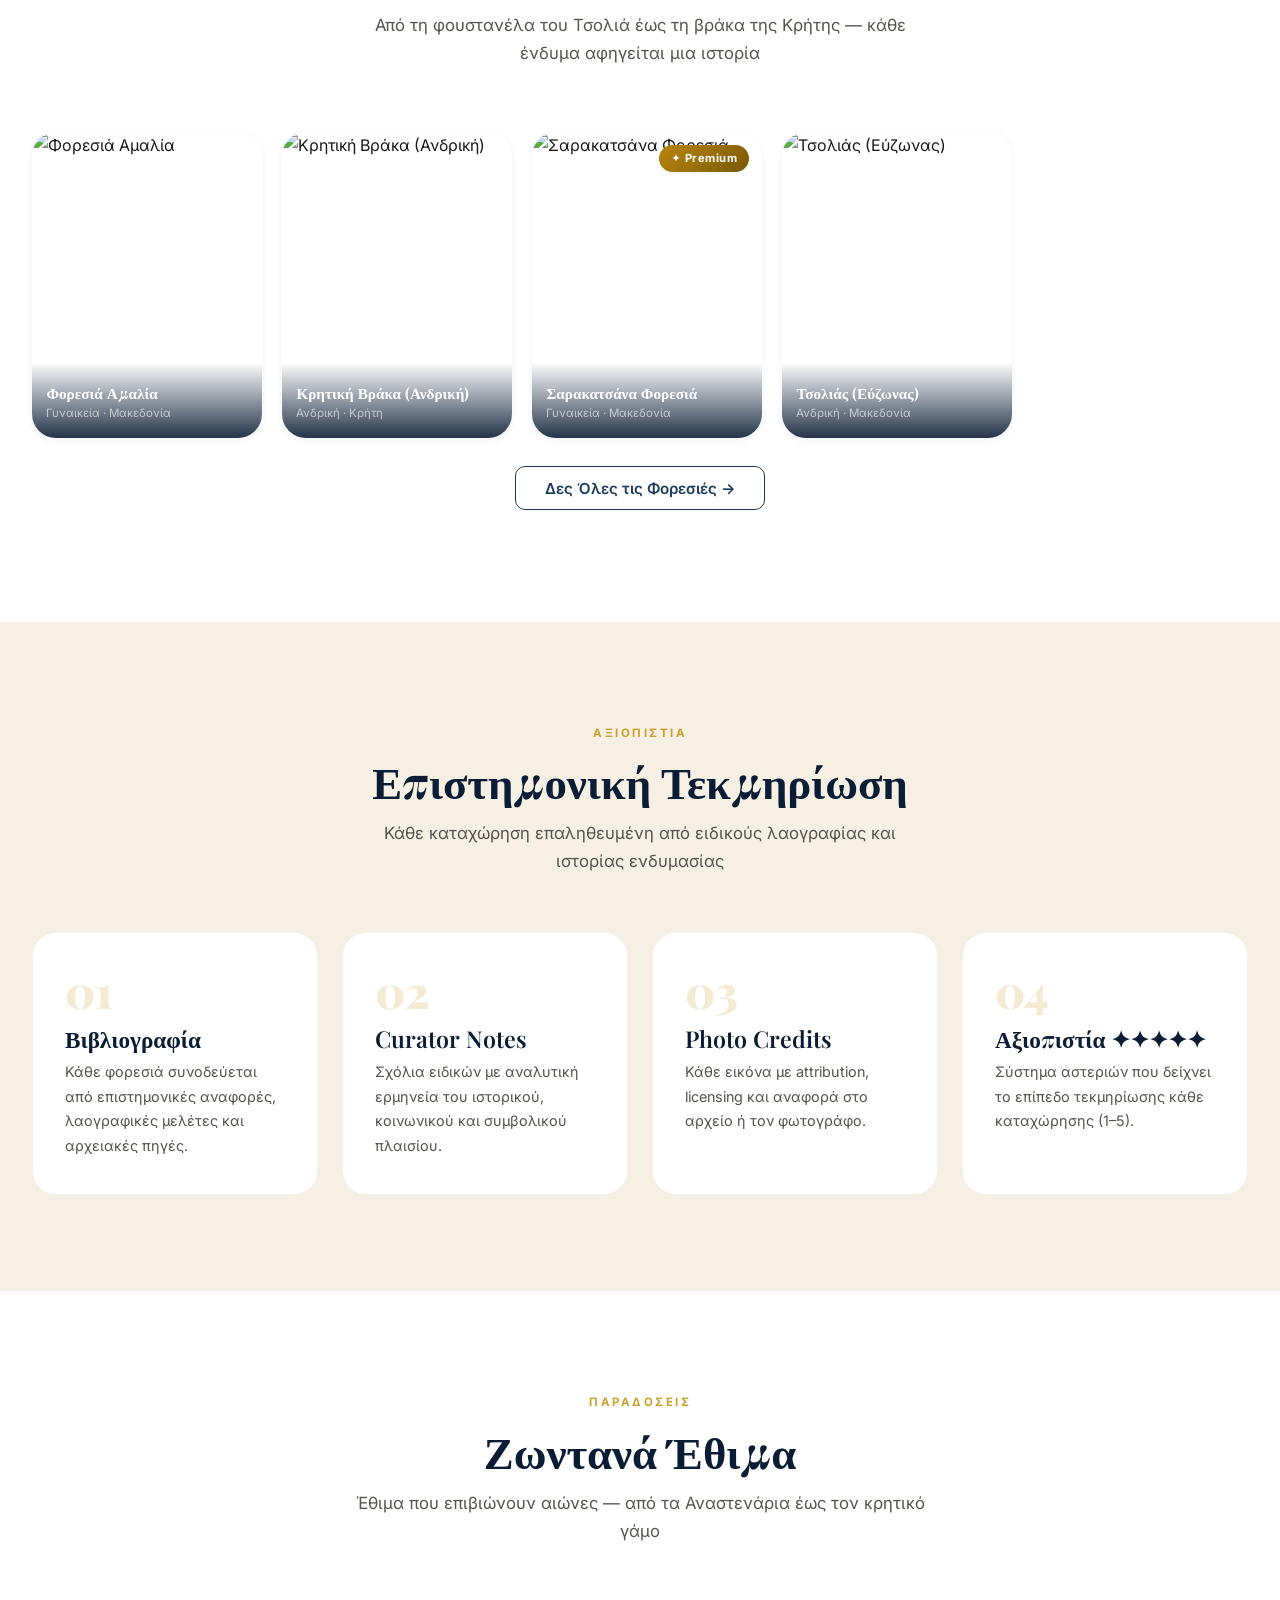
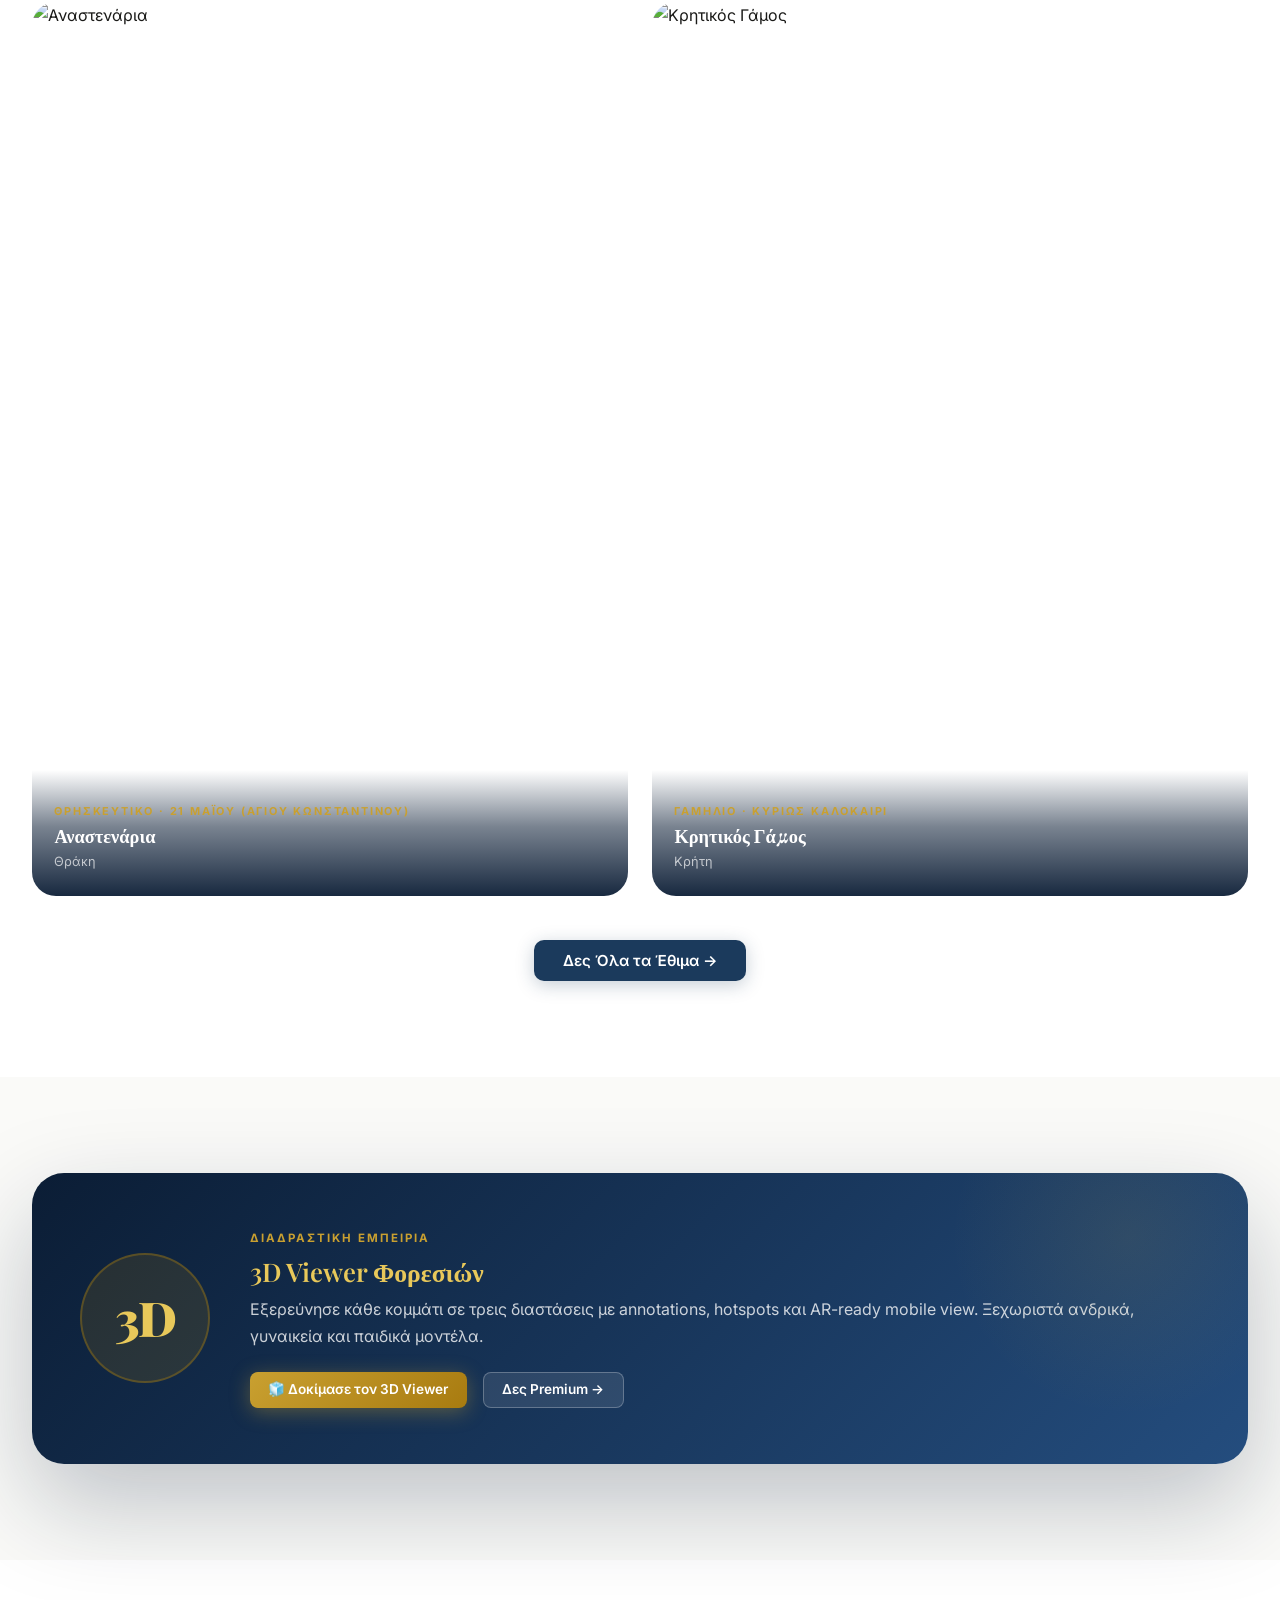
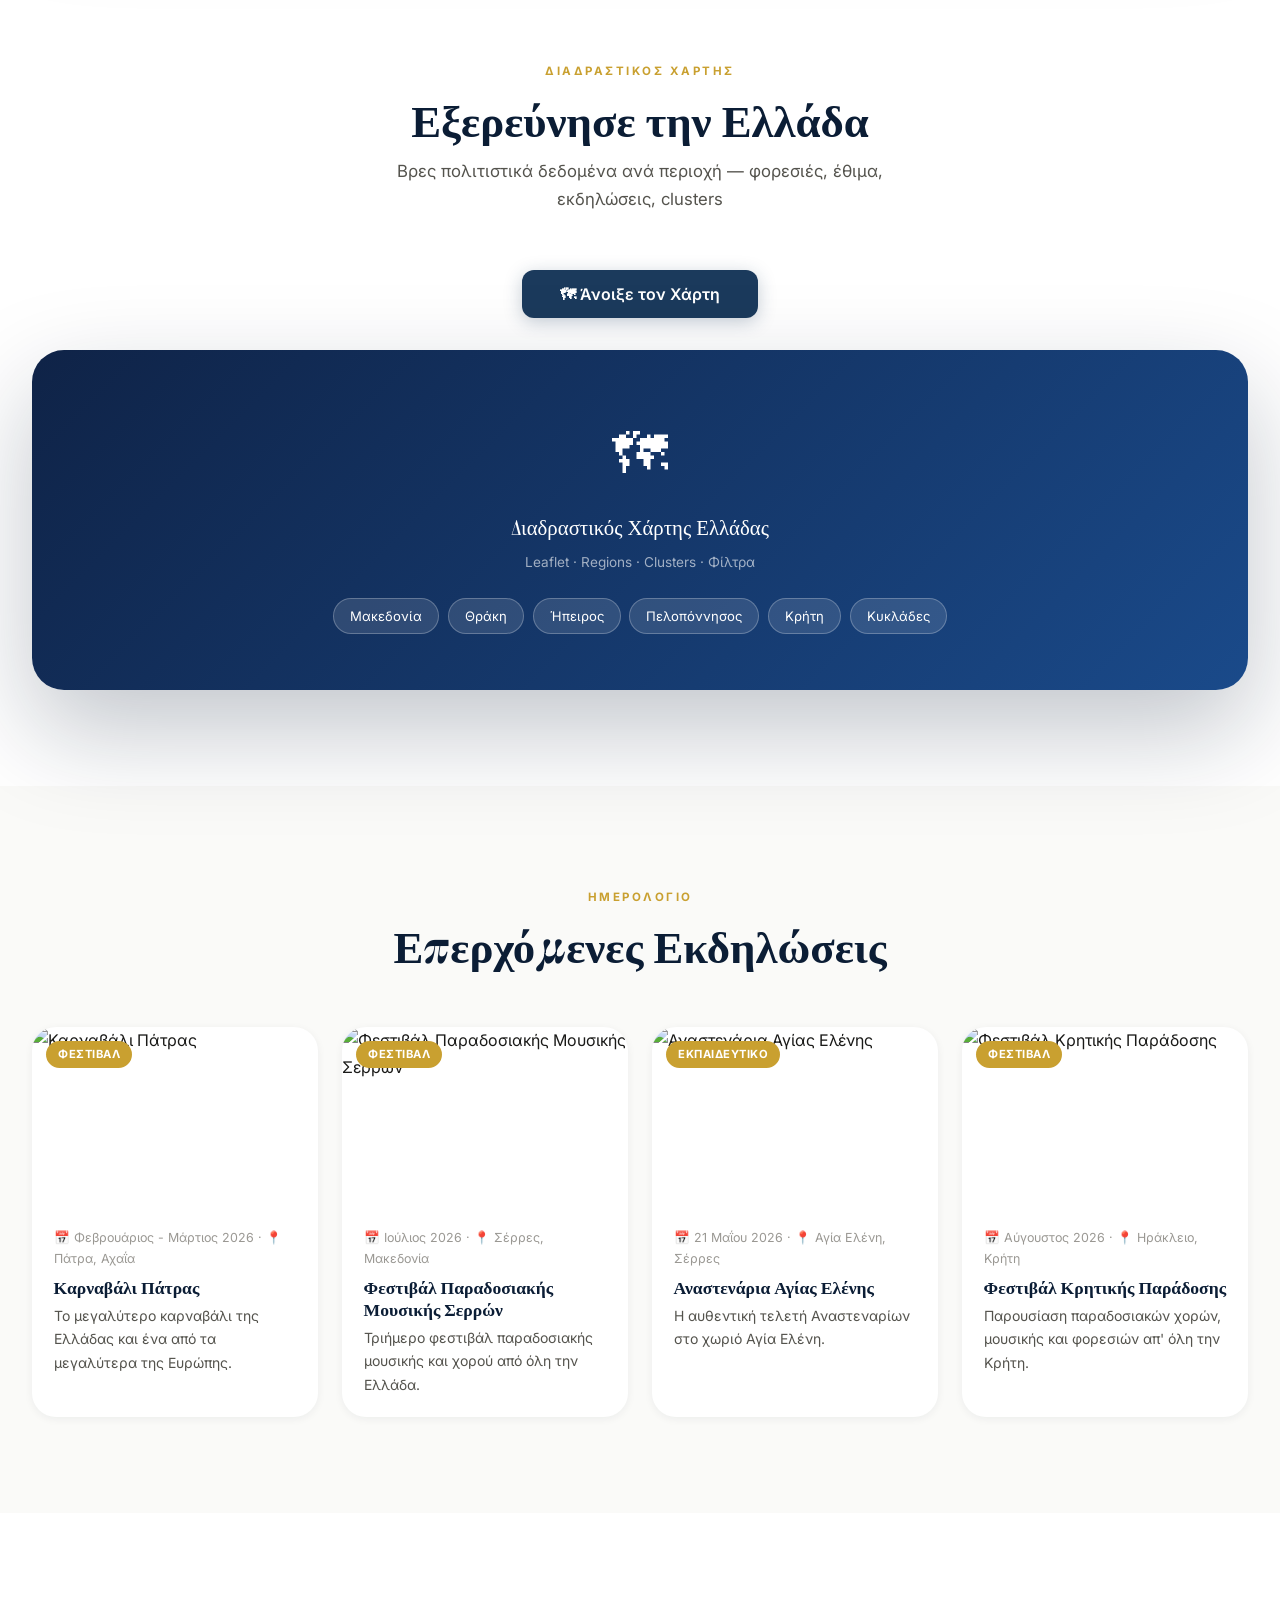
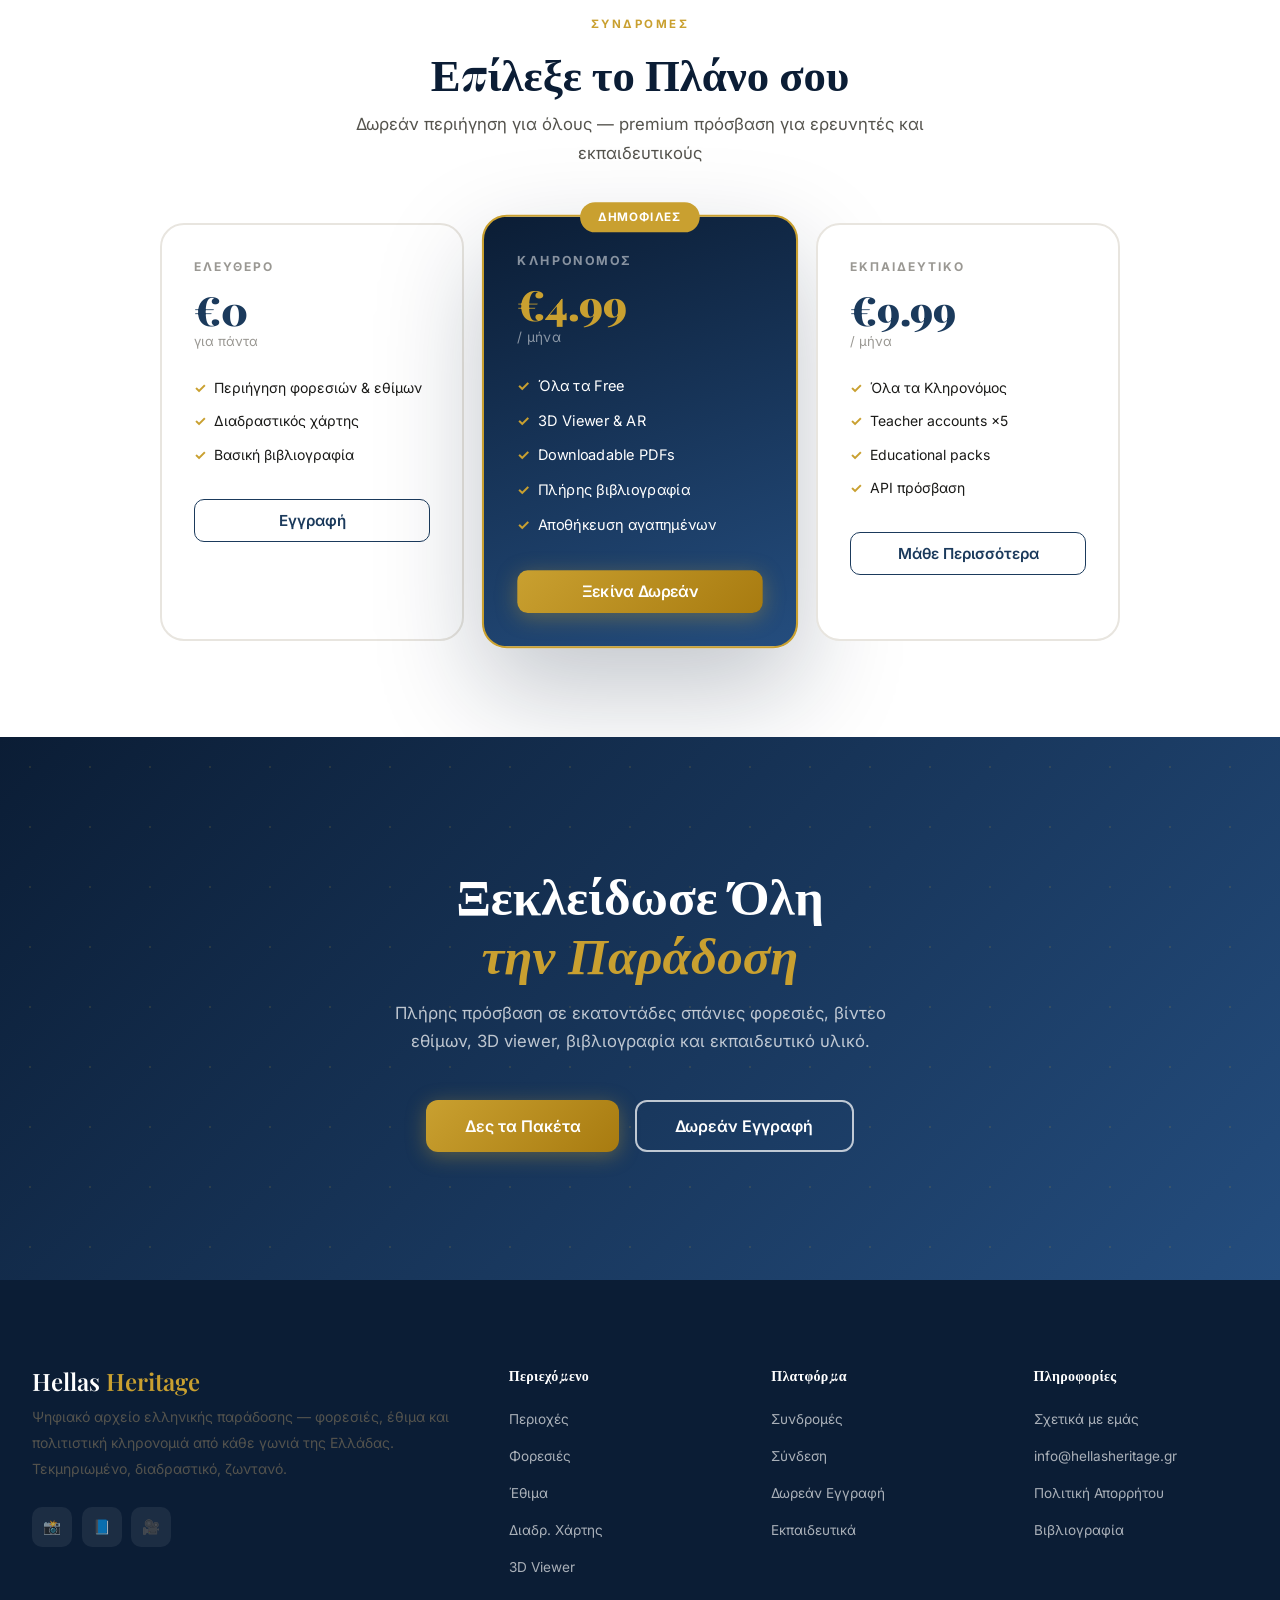
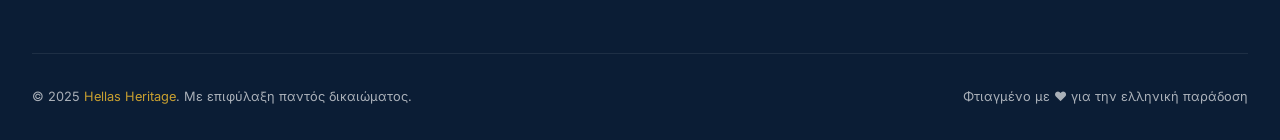
==== commit 47f0bf2b: "v2.0 full rebuild" ====
--- a/index.html
+++ b/index.html
@@ -3,137 +3,215 @@
 <head>
   <meta charset="UTF-8">
   <meta name="viewport" content="width=device-width, initial-scale=1.0">
-  <title>Hellas Heritage — Ανακάλυψε την Ψυχή της Ελλάδας</title>
-  <meta name="description" content="Premium ψηφιακή πλατφόρμα ελληνικής πολιτιστικής κληρονομιάς. Παραδοσιακές φορεσιές, έθιμα και παραδόσεις από κάθε γωνιά της Ελλάδας.">
+  <title>Hellas Heritage — Ψηφιακό Αρχείο Ελληνικής Παράδοσης</title>
+  <meta name="description" content="Premium ψηφιακή πλατφόρμα ελληνικής πολιτιστικής κληρονομιάς. Παραδοσιακές φορεσιές, έθιμα και παραδόσεις από κάθε γωνιά της Ελλάδας με πηγές, βιβλιογραφία και 3D viewer.">
+  <meta name="keywords" content="ελληνικές παραδοσιακές φορεσιές, έθιμα, ελληνική παράδοση, λαογραφία, κληρονομιά, Greek traditional costumes">
+  <meta property="og:title" content="Hellas Heritage — Η Ψυχή της Ελλάδας">
+  <meta property="og:description" content="Φορεσιές, έθιμα και παραδόσεις από κάθε γωνιά της ελληνικής γης — premium ψηφιακό αρχείο πολιτιστικής κληρονομιάς.">
+  <meta property="og:image" content="https://images.unsplash.com/photo-1555993539-1732b0258235?w=1200">
+  <meta property="og:type" content="website">
+  <meta property="og:locale" content="el_GR">
+  <meta name="twitter:card" content="summary_large_image">
+  <script type="application/ld+json">{"@context":"https://schema.org","@type":"WebSite","name":"Hellas Heritage","description":"Ψηφιακό αρχείο ελληνικής πολιτιστικής κληρονομιάς"}</script>
   <link rel="stylesheet" href="css/style.css">
 </head>
 <body>
-
 <div id="navbar-placeholder" data-active=""></div>
-
-<div class="page-wrapper">
-
-  <!-- ── HERO ─────────────────────────────────────────────── -->
-  <section class="hero" id="home">
-    <div class="hero-bg" style="background-image:url('https://images.unsplash.com/photo-1555993539-1732b0258235?w=1600')"></div>
+<div class="page-wrapper" style="padding-top:0">
+
+  <!-- HERO -->
+  <section class="hero" style="padding:0">
+    <div class="hero-slides" id="hero-slides">
+      <div class="hero-slide active" style="background-image:url('https://images.unsplash.com/photo-1555993539-1732b0258235?w=1600&q=85')"></div>
+      <div class="hero-slide" style="background-image:url('https://images.unsplash.com/photo-1601581875309-fafbf2d3ed3a?w=1600&q=85')"></div>
+      <div class="hero-slide" style="background-image:url('https://images.unsplash.com/photo-1568454537842-d933259bb258?w=1600&q=85')"></div>
+      <div class="hero-slide" style="background-image:url('https://images.unsplash.com/photo-1541701494587-cb58502866ab?w=1600&q=85')"></div>
+    </div>
     <div class="hero-overlay"></div>
-    <div class="hero-pattern"></div>
+    <div class="hero-counter" id="hero-counter"><strong>01</strong> / 04</div>
     <div class="hero-content">
-      <div class="hero-badge">✦ Ψηφιακό Αρχείο Παράδοσης</div>
-      <h1>Η Ελλάδα<br><span>Ζωντανεύει</span></h1>
-      <p class="hero-sub">Φορεσιές, έθιμα και παραδόσεις από κάθε γωνιά της ελληνικής γης — ένα premium ψηφιακό ταξίδι στην πολιτιστική μας κληρονομιά.</p>
+      <div class="hero-eyebrow">Ψηφιακό Αρχείο Παράδοσης</div>
+      <h1>Η Ελλάδα που<br><em>Δεν Ξεχνάμε</em></h1>
+      <p class="hero-sub">Φορεσιές, έθιμα και παραδόσεις από κάθε γωνιά της ελληνικής γης — τεκμηριωμένα, διαδραστικά, ζωντανά.</p>
       <div class="hero-actions">
-        <a href="regions.html" class="btn btn-primary btn-lg">🗺 Εξερεύνησε Περιοχές</a>
-        <a href="pricing.html" class="btn btn-outline btn-lg">✦ Premium Πρόσβαση</a>
-      </div>
-    </div>
-    <div class="hero-stats">
-      <div class="hero-stat"><strong id="stat-costumes">0</strong><span>ΦΟΡΕΣΙΕΣ</span></div>
-      <div class="hero-stat"><strong id="stat-customs">0</strong><span>ΕΘΙΜΑ</span></div>
-      <div class="hero-stat"><strong id="stat-regions">0</strong><span>ΠΕΡΙΟΧΕΣ</span></div>
-    </div>
-  </section>
-
-  <!-- ── FEATURES ──────────────────────────────────────────── -->
-  <section style="background:var(--cream); padding:4rem 0">
-    <div class="container">
-      <div class="section-header">
-        <span class="section-label">Γιατί Hellas Heritage</span>
-        <h2>Η Παράδοση σε Ψηφιακή Μορφή</h2>
-      </div>
-      <div class="grid-4">
-        <div class="feature-box">
-          <div class="feature-icon">👘</div>
-          <h3>Πλούσια Συλλογή</h3>
-          <p>Εκατοντάδες φορεσιές ανά περιοχή, φύλο και εποχή με αναλυτικές περιγραφές και gallery.</p>
-        </div>
-        <div class="feature-box">
-          <div class="feature-icon">🗺</div>
-          <h3>Διαδραστικός Χάρτης</h3>
-          <p>Εξερεύνησε την Ελλάδα περιοχή περιοχή — κλίκαρε οποιαδήποτε τοποθεσία και ανακάλυψε.</p>
-        </div>
-        <div class="feature-box">
-          <div class="feature-icon">🎭</div>
-          <h3>Ζωντανά Έθιμα</h3>
-          <p>Βίντεο, φωτογραφίες και αφηγήσεις για έθιμα που συνεχίζουν να τηρούνται σήμερα.</p>
-        </div>
-        <div class="feature-box">
-          <div class="feature-icon">📚</div>
-          <h3>Ακαδημαϊκή Πηγή</h3>
-          <p>Βιβλιογραφικές αναφορές, λαογραφικές μελέτες και εκπαιδευτικό υλικό για επαγγελματίες.</p>
-        </div>
-      </div>
-    </div>
-  </section>
-
-  <!-- ── FEATURED REGIONS ──────────────────────────────────── -->
-  <section id="regions" style="background:white">
-    <div class="container">
-      <div class="section-header">
+        <a href="regions.html" class="btn btn-primary btn-lg">Εξερεύνησε Περιοχές</a>
+        <a href="costumes.html" class="btn btn-outline btn-lg">Βλέπε Φορεσιές</a>
+      </div>
+    </div>
+    <div class="hero-scroll">Scroll</div>
+    <div class="hero-dots" id="hero-dots"></div>
+    <span id="stat-costumes" style="display:none">0</span>
+    <span id="stat-customs"  style="display:none">0</span>
+    <span id="stat-regions"  style="display:none">0</span>
+  </section>
+
+  <!-- TRUST BAR -->
+  <div style="background:var(--cream-warm);border-bottom:1px solid var(--grey-200)">
+    <div class="container">
+      <div style="display:flex;align-items:center;justify-content:center;gap:3rem;padding:1.25rem 0;flex-wrap:wrap">
+        <div style="display:flex;align-items:center;gap:.5rem;font-size:.82rem;color:var(--grey-600)"><span style="color:var(--gold)">📚</span> Τεκμηριωμένες πηγές & βιβλιογραφία</div>
+        <div style="width:1px;height:18px;background:var(--grey-300)"></div>
+        <div style="display:flex;align-items:center;gap:.5rem;font-size:.82rem;color:var(--grey-600)"><span style="color:var(--gold)">🏛</span> Συνεργασία με λαογραφικά ιδρύματα</div>
+        <div style="width:1px;height:18px;background:var(--grey-300)"></div>
+        <div style="display:flex;align-items:center;gap:.5rem;font-size:.82rem;color:var(--grey-600)"><span style="color:var(--gold)">🧊</span> 3D models ανδρικές · γυναικείες · παιδικές</div>
+        <div style="width:1px;height:18px;background:var(--grey-300)"></div>
+        <div style="display:flex;align-items:center;gap:.5rem;font-size:.82rem;color:var(--grey-600)"><span style="color:var(--gold)">🌍</span> Ελληνικά & Αγγλικά</div>
+      </div>
+    </div>
+  </div>
+
+  <!-- STORY -->
+  <section style="background:var(--cream-warm)">
+    <div class="container">
+      <div style="max-width:800px;margin:0 auto;text-align:center" class="reveal">
+        <span class="section-label">Η Αποστολή μας</span>
+        <h2 style="margin-bottom:1.25rem">Η Παράδοση δεν ξεχνιέται —<br><em style="color:var(--gold)">τεκμηριώνεται</em></h2>
+        <p style="font-size:1.08rem;line-height:1.85;margin-bottom:1.25rem">Το Hellas Heritage είναι η πρώτη premium ψηφιακή πλατφόρμα που αρχειοθετεί την ελληνική ενδυματολογική και λαογραφική κληρονομιά με επιστημονική αυστηρότητα και σύγχρονη τεχνολογία.</p>
+        <p style="font-size:1.08rem;line-height:1.85;margin-bottom:2.5rem">Κάθε φορεσιά συνοδεύεται από βιβλιογραφικές αναφορές, φωτογραφικά credits, curator notes και ένδειξη αξιοπιστίας. Κάθε έθιμο έχει γεωγραφική εντόπιση και ιστορικό πλαίσιο.</p>
+        <div style="display:flex;justify-content:center;gap:4rem;padding:2rem 0;border-top:1px solid var(--grey-200);border-bottom:1px solid var(--grey-200);margin-bottom:2rem">
+          <div style="text-align:center">
+            <strong id="story-stat-c" style="display:block;font-family:var(--font-serif);font-size:2.5rem;font-weight:900;color:var(--navy);line-height:1">150+</strong>
+            <span style="font-size:.75rem;color:var(--grey-400);text-transform:uppercase;letter-spacing:1.2px">Φορεσιές</span>
+          </div>
+          <div style="text-align:center">
+            <strong id="story-stat-cu" style="display:block;font-family:var(--font-serif);font-size:2.5rem;font-weight:900;color:var(--navy);line-height:1">80+</strong>
+            <span style="font-size:.75rem;color:var(--grey-400);text-transform:uppercase;letter-spacing:1.2px">Έθιμα</span>
+          </div>
+          <div style="text-align:center">
+            <strong style="display:block;font-family:var(--font-serif);font-size:2.5rem;font-weight:900;color:var(--navy);line-height:1">20+</strong>
+            <span style="font-size:.75rem;color:var(--grey-400);text-transform:uppercase;letter-spacing:1.2px">Περιοχές</span>
+          </div>
+        </div>
+        <a href="regions.html" class="btn btn-navy">Εξερεύνησε το Αρχείο →</a>
+      </div>
+    </div>
+  </section>
+
+  <!-- FEATURED REGIONS -->
+  <section style="background:var(--grey-50)">
+    <div class="container-wide">
+      <div class="section-header reveal">
         <span class="section-label">Εξερεύνηση</span>
         <h2>Δημοφιλείς Περιοχές</h2>
         <p>Επίλεξε μια περιοχή για να δεις τις φορεσιές, τα έθιμα και τις παραδόσεις της</p>
       </div>
-      <div class="grid-3" id="featured-regions"></div>
-      <div style="text-align:center;margin-top:2.5rem">
+      <div class="editorial-grid-3" id="featured-regions"></div>
+      <div style="text-align:center;margin-top:2.75rem" class="reveal">
         <a href="regions.html" class="btn btn-navy">Δες Όλες τις Περιοχές →</a>
       </div>
     </div>
   </section>
 
-  <!-- ── FEATURED COSTUMES ─────────────────────────────────── -->
-  <section id="costumes" style="background:var(--grey-100)">
-    <div class="container">
-      <div class="section-header">
+  <!-- FEATURED COSTUMES — horizontal scroll -->
+  <section style="background:var(--white)" class="h-scroll-section">
+    <div class="container">
+      <div class="section-header reveal">
         <span class="section-label">Συλλογή</span>
         <h2>Επιλεγμένες Φορεσιές</h2>
         <p>Από τη φουστανέλα του Τσολιά έως τη βράκα της Κρήτης — κάθε ένδυμα αφηγείται μια ιστορία</p>
       </div>
-      <div class="grid-4" id="featured-costumes"></div>
-      <div style="text-align:center;margin-top:2.5rem">
-        <a href="costumes.html" class="btn btn-navy">Δες Όλες τις Φορεσιές →</a>
-      </div>
-    </div>
-  </section>
-
-  <!-- ── FEATURED CUSTOMS ──────────────────────────────────── -->
-  <section id="customs" style="background:white">
-    <div class="container">
-      <div class="section-header">
+    </div>
+    <div class="h-scroll-wrap" id="featured-costumes"></div>
+    <div style="text-align:center;padding-bottom:1rem" class="reveal">
+      <a href="costumes.html" class="btn btn-ghost">Δες Όλες τις Φορεσιές →</a>
+    </div>
+  </section>
+
+  <!-- CREDIBILITY FEATURES -->
+  <section style="background:var(--cream-warm)">
+    <div class="container">
+      <div class="section-header reveal">
+        <span class="section-label">Αξιοπιστία</span>
+        <h2>Επιστημονική Τεκμηρίωση</h2>
+        <p>Κάθε καταχώρηση επαληθευμένη από ειδικούς λαογραφίας και ιστορίας ενδυμασίας</p>
+      </div>
+      <div class="grid-4">
+        <div class="feature-box reveal reveal-delay-1">
+          <div class="feature-num">01</div>
+          <h3>Βιβλιογραφία</h3>
+          <p>Κάθε φορεσιά συνοδεύεται από επιστημονικές αναφορές, λαογραφικές μελέτες και αρχειακές πηγές.</p>
+        </div>
+        <div class="feature-box reveal reveal-delay-2">
+          <div class="feature-num">02</div>
+          <h3>Curator Notes</h3>
+          <p>Σχόλια ειδικών με αναλυτική ερμηνεία του ιστορικού, κοινωνικού και συμβολικού πλαισίου.</p>
+        </div>
+        <div class="feature-box reveal reveal-delay-3">
+          <div class="feature-num">03</div>
+          <h3>Photo Credits</h3>
+          <p>Κάθε εικόνα με attribution, licensing και αναφορά στο αρχείο ή τον φωτογράφο.</p>
+        </div>
+        <div class="feature-box reveal reveal-delay-4">
+          <div class="feature-num">04</div>
+          <h3>Αξιοπιστία ✦✦✦✦✦</h3>
+          <p>Σύστημα αστεριών που δείχνει το επίπεδο τεκμηρίωσης κάθε καταχώρησης (1–5).</p>
+        </div>
+      </div>
+    </div>
+  </section>
+
+  <!-- FEATURED CUSTOMS -->
+  <section style="background:var(--white)">
+    <div class="container">
+      <div class="section-header reveal">
         <span class="section-label">Παραδόσεις</span>
         <h2>Ζωντανά Έθιμα</h2>
         <p>Έθιμα που επιβιώνουν αιώνες — από τα Αναστενάρια έως τον κρητικό γάμο</p>
       </div>
-      <div class="grid-3" id="featured-customs"></div>
-      <div style="text-align:center;margin-top:2.5rem">
+      <div class="editorial-grid" id="featured-customs"></div>
+      <div style="text-align:center;margin-top:2.75rem" class="reveal">
         <a href="customs.html" class="btn btn-navy">Δες Όλα τα Έθιμα →</a>
       </div>
     </div>
   </section>
 
-  <!-- ── MAP ──────────────────────────────────────────────── -->
-  <section id="map" style="background:var(--grey-100)">
-    <div class="container">
-      <div class="section-header">
+  <!-- 3D VIEWER FEATURE -->
+  <section style="background:var(--grey-50)">
+    <div class="container">
+      <div class="feature-3d-card reveal">
+        <div class="feature-3d-visual">
+          <span style="font-family:var(--font-serif);font-size:3rem;font-weight:900;color:#e8c85a;letter-spacing:-2px">3D</span>
+        </div>
+        <div>
+          <div style="font-size:.72rem;font-weight:700;letter-spacing:2px;text-transform:uppercase;color:var(--gold);margin-bottom:.5rem">Διαδραστική Εμπειρία</div>
+          <h3>3D Viewer Φορεσιών</h3>
+          <p>Εξερεύνησε κάθε κομμάτι σε τρεις διαστάσεις με annotations, hotspots και AR-ready mobile view. Ξεχωριστά ανδρικά, γυναικεία και παιδικά μοντέλα.</p>
+          <div style="display:flex;gap:1rem;flex-wrap:wrap;margin-top:1.35rem">
+            <a href="viewer-3d.html" class="btn btn-primary btn-sm">🧊 Δοκίμασε τον 3D Viewer</a>
+            <a href="pricing.html" class="btn btn-sm" style="background:rgba(255,255,255,.1);border:1px solid rgba(255,255,255,.25);color:white">Δες Premium →</a>
+          </div>
+        </div>
+      </div>
+    </div>
+  </section>
+
+  <!-- MAP -->
+  <section style="background:var(--white)">
+    <div class="container">
+      <div class="section-header reveal">
         <span class="section-label">Διαδραστικός Χάρτης</span>
         <h2>Εξερεύνησε την Ελλάδα</h2>
-        <p>Κάνε κλικ σε οποιαδήποτε περιοχή για να δεις το πολιτιστικό της αρχείο</p>
-      </div>
-      <div class="map-placeholder" style="background:linear-gradient(135deg,#0f2347,#2a5298)">
-        <div>
-          <div style="font-size:4rem;margin-bottom:.5rem">🗺</div>
-          <div style="font-size:1.3rem;font-family:var(--font-serif)">Διαδραστικός Χάρτης</div>
-          <div style="font-size:.9rem;opacity:.7;margin-top:.3rem">Επιλέξτε περιοχή για εξερεύνηση</div>
-          <div style="margin-top:1.5rem;display:flex;gap:.75rem;justify-content:center;flex-wrap:wrap" id="map-region-btns"></div>
-        </div>
-      </div>
-    </div>
-  </section>
-
-  <!-- ── EVENTS ────────────────────────────────────────────── -->
-  <section id="events" style="background:white">
-    <div class="container">
-      <div class="section-header">
+        <p>Βρες πολιτιστικά δεδομένα ανά περιοχή — φορεσιές, έθιμα, εκδηλώσεις, clusters</p>
+      </div>
+      <div class="reveal" style="text-align:center;margin-bottom:2rem">
+        <a href="map.html" class="btn btn-navy btn-lg">🗺 Άνοιξε τον Χάρτη</a>
+      </div>
+      <div class="reveal" style="border-radius:var(--radius-xl);overflow:hidden;height:340px;background:linear-gradient(135deg,#0f2347,#1a4a8a);display:flex;align-items:center;justify-content:center;position:relative;box-shadow:var(--shadow-xl)">
+        <div style="position:absolute;inset:0;background-image:url('https://images.unsplash.com/photo-1558618666-fcd25c85cd64?w=1200&q=70');background-size:cover;background-position:center;opacity:.2"></div>
+        <div style="position:relative;z-index:1;text-align:center;color:white">
+          <div style="font-size:3.5rem;margin-bottom:.5rem">🗺</div>
+          <div style="font-family:var(--font-serif);font-size:1.3rem;color:white;margin-bottom:.4rem">Διαδραστικός Χάρτης Ελλάδας</div>
+          <div style="color:rgba(255,255,255,.6);font-size:.85rem">Leaflet · Regions · Clusters · Φίλτρα</div>
+          <div id="map-region-btns" style="display:flex;gap:.55rem;justify-content:center;flex-wrap:wrap;margin-top:1.5rem"></div>
+        </div>
+      </div>
+    </div>
+  </section>
+
+  <!-- EVENTS -->
+  <section style="background:var(--grey-50)">
+    <div class="container">
+      <div class="section-header reveal">
         <span class="section-label">Ημερολόγιο</span>
         <h2>Επερχόμενες Εκδηλώσεις</h2>
       </div>
@@ -141,26 +219,61 @@
     </div>
   </section>
 
-  <!-- ── 3D FEATURE ───────────────────────────────────────── -->
-  <section style="background:var(--grey-100)">
-    <div class="container">
-      <div class="feature-3d-card">
-        <div class="feature-3d-visual">🧊</div>
-        <div>
-          <div style="font-size:.78rem;color:rgba(184,134,11,.8);font-weight:700;letter-spacing:1.5px;text-transform:uppercase;margin-bottom:.5rem">Νέο Feature</div>
-          <h3>3D Viewer Φορεσιών</h3>
-          <p>Εξερεύνησε κάθε κομμάτι της φορεσιάς σε τρεις διαστάσεις. Διαχωρισμός κομματιών, interactive ετικέτες, και δυνατότητα upload δικών σου 3D μοντέλων σε μορφή GLB/GLTF.</p>
-          <a href="viewer-3d.html" class="btn btn-primary btn-sm">Δοκίμασε τον 3D Viewer →</a>
-        </div>
-      </div>
-    </div>
-  </section>
-
-  <!-- ── CTA ──────────────────────────────────────────────── -->
+  <!-- PREMIUM PRICING PREVIEW -->
+  <section style="background:var(--white)">
+    <div class="container">
+      <div class="section-header reveal">
+        <span class="section-label">Συνδρομές</span>
+        <h2>Επίλεξε το Πλάνο σου</h2>
+        <p>Δωρεάν περιήγηση για όλους — premium πρόσβαση για ερευνητές και εκπαιδευτικούς</p>
+      </div>
+      <div style="display:grid;grid-template-columns:repeat(3,1fr);gap:1.5rem;max-width:960px;margin:0 auto">
+        <div class="reveal reveal-delay-1" style="border:2px solid var(--grey-200);border-radius:var(--radius-lg);padding:2rem;background:white">
+          <div style="font-size:.75rem;font-weight:700;letter-spacing:2px;text-transform:uppercase;color:var(--grey-400);margin-bottom:.75rem">Ελεύθερο</div>
+          <div style="font-family:var(--font-serif);font-size:2.5rem;font-weight:900;color:var(--navy);line-height:1">€0</div>
+          <div style="font-size:.82rem;color:var(--grey-400);margin-bottom:1.5rem">για πάντα</div>
+          <ul style="list-style:none;display:flex;flex-direction:column;gap:.6rem;margin-bottom:2rem">
+            <li style="font-size:.875rem;display:flex;gap:.5rem"><span style="color:var(--gold);font-weight:700">✓</span>Περιήγηση φορεσιών & εθίμων</li>
+            <li style="font-size:.875rem;display:flex;gap:.5rem"><span style="color:var(--gold);font-weight:700">✓</span>Διαδραστικός χάρτης</li>
+            <li style="font-size:.875rem;display:flex;gap:.5rem"><span style="color:var(--gold);font-weight:700">✓</span>Βασική βιβλιογραφία</li>
+          </ul>
+          <a href="login.html" class="btn btn-ghost" style="width:100%;justify-content:center">Εγγραφή</a>
+        </div>
+        <div class="reveal reveal-delay-2" style="border:2px solid var(--gold);border-radius:var(--radius-lg);padding:2rem;background:linear-gradient(160deg,var(--navy-dark),var(--navy-mid));transform:scale(1.04);box-shadow:var(--shadow-xl);position:relative">
+          <div style="position:absolute;top:-14px;left:50%;transform:translateX(-50%);background:var(--gold);color:white;font-size:.7rem;font-weight:700;letter-spacing:1px;text-transform:uppercase;padding:.3rem 1.1rem;border-radius:50px">Δημοφιλές</div>
+          <div style="font-size:.75rem;font-weight:700;letter-spacing:2px;text-transform:uppercase;color:rgba(255,255,255,.5);margin-bottom:.75rem">Κληρονόμος</div>
+          <div style="font-family:var(--font-serif);font-size:2.5rem;font-weight:900;color:var(--gold);line-height:1">€4.99</div>
+          <div style="font-size:.82rem;color:rgba(255,255,255,.5);margin-bottom:1.5rem">/ μήνα</div>
+          <ul style="list-style:none;display:flex;flex-direction:column;gap:.6rem;margin-bottom:2rem">
+            <li style="font-size:.875rem;color:white;display:flex;gap:.5rem"><span style="color:var(--gold);font-weight:700">✓</span>Όλα τα Free</li>
+            <li style="font-size:.875rem;color:white;display:flex;gap:.5rem"><span style="color:var(--gold);font-weight:700">✓</span>3D Viewer & AR</li>
+            <li style="font-size:.875rem;color:white;display:flex;gap:.5rem"><span style="color:var(--gold);font-weight:700">✓</span>Downloadable PDFs</li>
+            <li style="font-size:.875rem;color:white;display:flex;gap:.5rem"><span style="color:var(--gold);font-weight:700">✓</span>Πλήρης βιβλιογραφία</li>
+            <li style="font-size:.875rem;color:white;display:flex;gap:.5rem"><span style="color:var(--gold);font-weight:700">✓</span>Αποθήκευση αγαπημένων</li>
+          </ul>
+          <a href="pricing.html" class="btn btn-primary" style="width:100%;justify-content:center">Ξεκίνα Δωρεάν</a>
+        </div>
+        <div class="reveal reveal-delay-3" style="border:2px solid var(--grey-200);border-radius:var(--radius-lg);padding:2rem;background:white">
+          <div style="font-size:.75rem;font-weight:700;letter-spacing:2px;text-transform:uppercase;color:var(--grey-400);margin-bottom:.75rem">Εκπαιδευτικό</div>
+          <div style="font-family:var(--font-serif);font-size:2.5rem;font-weight:900;color:var(--navy);line-height:1">€9.99</div>
+          <div style="font-size:.82rem;color:var(--grey-400);margin-bottom:1.5rem">/ μήνα</div>
+          <ul style="list-style:none;display:flex;flex-direction:column;gap:.6rem;margin-bottom:2rem">
+            <li style="font-size:.875rem;display:flex;gap:.5rem"><span style="color:var(--gold);font-weight:700">✓</span>Όλα τα Κληρονόμος</li>
+            <li style="font-size:.875rem;display:flex;gap:.5rem"><span style="color:var(--gold);font-weight:700">✓</span>Teacher accounts ×5</li>
+            <li style="font-size:.875rem;display:flex;gap:.5rem"><span style="color:var(--gold);font-weight:700">✓</span>Educational packs</li>
+            <li style="font-size:.875rem;display:flex;gap:.5rem"><span style="color:var(--gold);font-weight:700">✓</span>API πρόσβαση</li>
+          </ul>
+          <a href="pricing.html" class="btn btn-ghost" style="width:100%;justify-content:center">Μάθε Περισσότερα</a>
+        </div>
+      </div>
+    </div>
+  </section>
+
+  <!-- CTA -->
   <div class="cta-banner">
     <div class="container">
-      <h2>Ξεκλείδωσε Όλο το Αρχείο</h2>
-      <p>Αποκτήστε premium πρόσβαση σε εκατοντάδες σπάνιες φορεσιές, βίντεο εθίμων, 3D viewer και εκπαιδευτικό υλικό.</p>
+      <h2>Ξεκλείδωσε Όλη<br><em>την Παράδοση</em></h2>
+      <p>Πλήρης πρόσβαση σε εκατοντάδες σπάνιες φορεσιές, βίντεο εθίμων, 3D viewer, βιβλιογραφία και εκπαιδευτικό υλικό.</p>
       <div class="cta-actions">
         <a href="pricing.html" class="btn btn-primary btn-lg">Δες τα Πακέτα</a>
         <a href="login.html" class="btn btn-outline btn-lg">Δωρεάν Εγγραφή</a>
@@ -168,62 +281,116 @@
     </div>
   </div>
 
-</div><!-- page-wrapper -->
-
+</div>
 <div id="footer-placeholder"></div>
 <div id="toast"></div>
-
 <script src="js/data.js"></script>
+<script src="https://cdn.jsdelivr.net/npm/@supabase/supabase-js@2/dist/umd/supabase.min.js"></script>
+<script src="js/supabase.js"></script>
 <script src="js/app.js"></script>
 <script>
-document.addEventListener('DOMContentLoaded', () => {
-  // Animate stats counter
-  function animateCount(el, target, suffix='') {
-    let n = 0, step = Math.ceil(target / 40);
-    const t = setInterval(() => {
-      n = Math.min(n + step, target);
-      el.textContent = n + suffix;
-      if (n >= target) clearInterval(t);
-    }, 40);
+// Hero slideshow
+(function(){
+  const slides = document.querySelectorAll('.hero-slide');
+  const dotsWrap = document.getElementById('hero-dots');
+  const counter = document.getElementById('hero-counter');
+  let cur = 0;
+  slides.forEach((_,i) => {
+    const d = document.createElement('button');
+    d.className = 'hero-dot'+(i===0?' active':'');
+    d.onclick = () => go(i);
+    dotsWrap.appendChild(d);
+  });
+  function go(n){
+    slides[cur].classList.remove('active');
+    document.querySelectorAll('.hero-dot')[cur].classList.remove('active');
+    cur = n;
+    slides[cur].classList.add('active');
+    document.querySelectorAll('.hero-dot')[cur].classList.add('active');
+    if(counter) counter.innerHTML = '<strong>'+String(cur+1).padStart(2,'0')+'</strong> / '+String(slides.length).padStart(2,'0');
   }
-  animateCount(document.getElementById('stat-costumes'), HH.costumes.length, '+');
-  animateCount(document.getElementById('stat-customs'),  HH.customs.length,  '+');
-  animateCount(document.getElementById('stat-regions'),  HH.regions.length,  '');
-
-  // Featured regions (first 3 featured)
-  const featuredRegions = HH.regions.filter(r => r.featured).slice(0, 3);
-  document.getElementById('featured-regions').innerHTML = featuredRegions.map(renderRegionCard).join('');
-
-  // Featured costumes (first 4 featured)
-  const featuredCostumes = HH.costumes.filter(c => c.featured).slice(0, 4);
-  document.getElementById('featured-costumes').innerHTML = featuredCostumes.map(renderCostumeCard).join('');
-
-  // Featured customs
-  const featuredCustoms = HH.customs.filter(c => c.featured).slice(0, 3);
-  document.getElementById('featured-customs').innerHTML = featuredCustoms.map(renderCustomCard).join('');
+  setInterval(() => go((cur+1)%slides.length), 5500);
+})();
+
+// Navbar scroll
+window.addEventListener('scroll', () => {
+  document.querySelector('.navbar').classList.toggle('scrolled', window.scrollY > 40);
+}, {passive:true});
+
+// Scroll reveal
+const io = new IntersectionObserver(entries => {
+  entries.forEach(e => { if(e.isIntersecting){ e.target.classList.add('visible'); io.unobserve(e.target); } });
+}, {threshold:0.12});
+document.querySelectorAll('.reveal,.reveal-left').forEach(el => io.observe(el));
+
+// Data
+window.__HH_READY.then(() => {
+  function countUp(el,t,s=''){let n=0,step=Math.ceil(t/40);const iv=setInterval(()=>{n=Math.min(n+step,t);el.textContent=n+s;if(n>=t)clearInterval(iv);},40);}
+  countUp(document.getElementById('stat-costumes'), HH.costumes.length, '+');
+  countUp(document.getElementById('stat-customs'),  HH.customs.length,  '+');
+  countUp(document.getElementById('stat-regions'),  HH.regions.length,  '');
+  const sc = document.getElementById('story-stat-c');
+  const scu = document.getElementById('story-stat-cu');
+  if(sc) sc.textContent = HH.costumes.length+'+';
+  if(scu) scu.textContent = HH.customs.length+'+';
+
+  // Featured regions — editorial overlay cards
+  const fr = HH.regions.filter(r=>r.featured).slice(0,3);
+  document.getElementById('featured-regions').innerHTML = fr.length
+    ? fr.map((r,i)=>`
+      <a class="card-overlay reveal${i>0?' reveal-delay-'+i:''}" href="region.html?id=${r.id}">
+        <div class="card-image"><img src="${r.image}" alt="${r.name}" loading="lazy"></div>
+        <div class="card-overlay-body">
+          <div class="card-overlay-region">${regionTypeBadge(r.type)} · ${r.costumesCount} φορεσιές</div>
+          <div class="card-overlay-title">${r.name}</div>
+          <div class="card-overlay-sub">${r.nameEn} — ${r.customsCount} έθιμα</div>
+        </div>
+      </a>`).join('')
+    : '';
+
+  // Horizontal costumes
+  const fc = HH.costumes.filter(c=>c.featured).slice(0,8);
+  document.getElementById('featured-costumes').innerHTML = fc.map(c=>`
+    <a class="h-scroll-card" href="costume.html?id=${c.id}">
+      <div class="card-image"><img src="${c.image}" alt="${c.name}" loading="lazy">
+        ${c.isPremium?'<div class="card-badge premium" style="position:absolute;top:.8rem;right:.8rem;left:auto">✦ Premium</div>':''}
+      </div>
+      <div class="h-scroll-body"><h4>${c.name}</h4><p>${genderLabel(c.gender)} · ${regionName(c.regionId)}</p></div>
+    </a>`).join('');
+
+  // Featured customs — 2-col editorial
+  const fcu = HH.customs.filter(c=>c.featured).slice(0,2);
+  document.getElementById('featured-customs').innerHTML = fcu.map((cu,i)=>`
+    <a class="card-overlay reveal${i>0?' reveal-delay-2':''}" href="custom.html?id=${cu.id}">
+      <div class="card-image"><img src="${cu.image}" alt="${cu.name}" loading="lazy"></div>
+      <div class="card-overlay-body">
+        <div class="card-overlay-region">${categoryLabel(cu.category)} · ${cu.periodOfYear}</div>
+        <div class="card-overlay-title">${cu.name}</div>
+        <div class="card-overlay-sub">${regionName(cu.regionId)}</div>
+      </div>
+    </a>`).join('');
 
   // Map region buttons
-  document.getElementById('map-region-btns').innerHTML = HH.regions.slice(0,6).map(r =>
-    `<a href="region.html?id=${r.id}" style="padding:.35rem .9rem;background:rgba(255,255,255,.15);border:1px solid rgba(255,255,255,.3);border-radius:50px;color:white;font-size:.82rem;transition:.2s" onmouseover="this.style.background='rgba(184,134,11,.4)'" onmouseout="this.style.background='rgba(255,255,255,.15)'">${r.name}</a>`
+  document.getElementById('map-region-btns').innerHTML = HH.regions.slice(0,6).map(r=>
+    `<a href="region.html?id=${r.id}" style="padding:.35rem 1rem;background:rgba(255,255,255,.12);border:1px solid rgba(255,255,255,.25);border-radius:50px;color:white;font-size:.82rem;transition:.2s" onmouseover="this.style.background='rgba(201,160,48,.35)'" onmouseout="this.style.background='rgba(255,255,255,.12)'">${r.name}</a>`
   ).join('');
 
-  // Events grid
-  document.getElementById('events-grid').innerHTML = HH.events.map(e => `
-    <div class="card">
-      <div class="card-image">
-        <img src="${e.image}" alt="${e.name}" loading="lazy">
+  // Events
+  document.getElementById('events-grid').innerHTML = HH.events.map(e=>`
+    <a class="card reveal" href="${e.website&&e.website!=='#'?e.website:'#'}" ${e.website&&e.website!=='#'?'target="_blank"':''}>
+      <div class="card-image landscape"><img src="${e.image}" alt="${e.name}" loading="lazy">
         <div class="card-badge gold">${e.type}</div>
       </div>
       <div class="card-body">
-        <div class="card-meta">📅 ${e.date}</div>
+        <div class="card-meta">📅 ${e.date} · 📍 ${e.location}</div>
         <h3 class="card-title">${e.name}</h3>
         <p class="card-desc">${e.description}</p>
       </div>
-      <div class="card-footer">
-        <span class="card-footer-tag">📍 ${e.location}</span>
-        ${e.website && e.website !== '#' ? `<a href="${e.website}" target="_blank" style="font-size:.82rem;color:var(--navy)">Πληροφορίες →</a>` : ''}
-      </div>
-    </div>`).join('');
+    </a>`).join('');
+
+  setTimeout(() => {
+    document.querySelectorAll('.reveal:not(.visible),.reveal-left:not(.visible)').forEach(el=>io.observe(el));
+  }, 100);
 });
 </script>
 </body>
--- a/css/style.css
+++ b/css/style.css
@@ -1,33 +1,42 @@
 /* ============================================================
-   HELLAS HERITAGE — style.css
-   Design System: Navy Blue + Gold + Warm White
+   HELLAS HERITAGE — style.css  v2.0 (Editorial Redesign)
+   Inspired by: discovergreece.com + culture.gov.gr
+   Aesthetic: Cinematic magazine × Cultural gravitas
    ============================================================ */
 
-@import url('https://fonts.googleapis.com/css2?family=Playfair+Display:ital,wght@0,400;0,600;0,700;1,400&family=Inter:wght@300;400;500;600&display=swap');
+@import url('https://fonts.googleapis.com/css2?family=Playfair+Display:ital,wght@0,400;0,600;0,700;0,900;1,400;1,700&family=Inter:wght@300;400;500;600;700&display=swap');
 
 /* ── Variables ─────────────────────────────────────────────── */
 :root {
-  --navy:      #1A3A6B;
-  --navy-dark: #0f2347;
-  --navy-mid:  #2a5298;
-  --gold:      #B8860B;
-  --gold-lt:   #d4a017;
-  --cream:     #FDF8F0;
-  --white:     #ffffff;
-  --grey-100:  #f8f8f6;
-  --grey-200:  #eeede9;
-  --grey-400:  #9c9b97;
-  --grey-600:  #5a5955;
-  --text:      #1a1a18;
-  --text-light:#555552;
-  --shadow-sm: 0 2px 8px rgba(26,58,107,.08);
-  --shadow-md: 0 6px 24px rgba(26,58,107,.12);
-  --shadow-lg: 0 12px 48px rgba(26,58,107,.18);
-  --radius:    12px;
-  --radius-lg: 20px;
-  --transition:.25s ease;
-  --font-serif:'Playfair Display', Georgia, serif;
-  --font-sans: 'Inter', system-ui, sans-serif;
+  --navy:        #1B3A5C;
+  --navy-dark:   #0B1D35;
+  --navy-mid:    #244D7E;
+  --gold:        #C9A030;
+  --gold-lt:     #DEB84A;
+  --gold-dim:    rgba(201,160,48,.18);
+  --terracotta:  #B85C38;
+  --sage:        #6B8C69;
+  --cream:       #FAF6EE;
+  --cream-warm:  #F5EFE4;
+  --white:       #ffffff;
+  --grey-50:     #FAFAF8;
+  --grey-100:    #F4F2EE;
+  --grey-200:    #E8E5DF;
+  --grey-300:    #D0CEC8;
+  --grey-400:    #9A9893;
+  --grey-600:    #58574F;
+  --text:        #1A1A18;
+  --text-light:  #54534D;
+  --shadow-sm:   0 2px 8px rgba(11,29,53,.06);
+  --shadow-md:   0 8px 32px rgba(11,29,53,.12);
+  --shadow-lg:   0 24px 64px rgba(11,29,53,.18);
+  --shadow-xl:   0 40px 100px rgba(11,29,53,.25);
+  --radius:      14px;
+  --radius-lg:   24px;
+  --radius-xl:   32px;
+  --transition:  .3s cubic-bezier(.4,0,.2,1);
+  --font-serif:  'Playfair Display', Georgia, serif;
+  --font-sans:   'Inter', system-ui, sans-serif;
 }
 
 /* ── Reset & Base ───────────────────────────────────────────── */
@@ -36,627 +45,722 @@
 body {
   font-family: var(--font-sans);
   color: var(--text);
-  background: var(--cream);
-  line-height: 1.65;
+  background: var(--white);
+  line-height: 1.7;
   font-size: 16px;
+  -webkit-font-smoothing: antialiased;
 }
 img { display: block; max-width: 100%; }
 a  { color: inherit; text-decoration: none; }
 ul { list-style: none; }
 
 /* ── Typography ─────────────────────────────────────────────── */
-h1, h2, h3, h4 { font-family: var(--font-serif); line-height: 1.2; }
-h1 { font-size: clamp(2rem, 5vw, 3.5rem); }
-h2 { font-size: clamp(1.5rem, 3vw, 2.2rem); }
-h3 { font-size: clamp(1.1rem, 2vw, 1.4rem); }
+h1, h2, h3, h4 { font-family: var(--font-serif); line-height: 1.15; color: var(--navy-dark); }
+h1 { font-size: clamp(2.4rem, 5.5vw, 4.2rem); font-weight: 700; }
+h2 { font-size: clamp(1.8rem, 3.5vw, 2.8rem); font-weight: 700; }
+h3 { font-size: clamp(1.1rem, 2vw, 1.45rem); font-weight: 600; }
 p  { color: var(--text-light); }
+
+/* ── Scroll Reveal Animations ───────────────────────────────── */
+.reveal {
+  opacity: 0;
+  transform: translateY(36px);
+  transition: opacity .8s cubic-bezier(.4,0,.2,1), transform .8s cubic-bezier(.4,0,.2,1);
+}
+.reveal.visible { opacity: 1; transform: translateY(0); }
+.reveal-delay-1 { transition-delay: .1s; }
+.reveal-delay-2 { transition-delay: .2s; }
+.reveal-delay-3 { transition-delay: .3s; }
+.reveal-delay-4 { transition-delay: .45s; }
+.reveal-left {
+  opacity: 0; transform: translateX(-36px);
+  transition: opacity .8s cubic-bezier(.4,0,.2,1), transform .8s cubic-bezier(.4,0,.2,1);
+}
+.reveal-left.visible { opacity: 1; transform: translateX(0); }
+
+/* ── Container ──────────────────────────────────────────────── */
+.container { max-width: 1280px; margin: 0 auto; padding: 0 2rem; }
+.container-wide { max-width: 1480px; margin: 0 auto; padding: 0 2rem; }
+
+/* ── Grids ──────────────────────────────────────────────────── */
+.grid-2 { display: grid; grid-template-columns: repeat(2, 1fr); gap: 1.75rem; }
+.grid-3 { display: grid; grid-template-columns: repeat(3, 1fr); gap: 1.75rem; }
+.grid-4 { display: grid; grid-template-columns: repeat(4, 1fr); gap: 1.5rem; }
+
+/* ── Section Spacing ─────────────────────────────────────────── */
+section { padding: 6rem 0; }
+section.tight { padding: 3.5rem 0; }
+
+/* ── Section Header ─────────────────────────────────────────── */
+.section-header { text-align: center; margin-bottom: 3.5rem; }
+.section-label {
+  display: inline-block;
+  font-size: .72rem; font-weight: 700;
+  letter-spacing: 2.5px; text-transform: uppercase;
+  color: var(--gold); margin-bottom: .75rem;
+}
+.section-header h2 { margin-bottom: .75rem; }
+.section-header p { color: var(--text-light); max-width: 580px; margin: 0 auto; font-size: 1.05rem; }
 
 /* ── Greek Key Ornament ─────────────────────────────────────── */
 .greek-divider {
-  text-align: center;
-  margin: 2rem 0;
-  color: var(--gold);
-  font-size: 1.4rem;
-  letter-spacing: 6px;
-  opacity: .6;
-}
-.greek-divider::before, .greek-divider::after {
-  content: '⬥';
-  margin: 0 .5rem;
-}
-
-/* ── Navigation ─────────────────────────────────────────────── */
+  text-align: center; margin: 2rem 0;
+  color: var(--gold); font-size: 1.2rem;
+  letter-spacing: 8px; opacity: .5;
+}
+
+/* ═══════════════════════════════════════════════════════════
+   NAVIGATION
+═══════════════════════════════════════════════════════════ */
 .navbar {
   position: fixed; top: 0; left: 0; right: 0; z-index: 1000;
-  background: rgba(255,255,255,.96);
-  backdrop-filter: blur(12px);
-  border-bottom: 2px solid var(--gold);
-  box-shadow: var(--shadow-sm);
-  padding: 0 2rem;
+  background: rgba(11,29,53,0);
+  backdrop-filter: blur(0px);
+  border-bottom: 1px solid transparent;
+  padding: 0 2.5rem;
+  height: 80px;
+  display: flex; align-items: center; justify-content: space-between;
+  transition: background .5s ease, backdrop-filter .5s, border-color .5s, height .4s, box-shadow .5s;
+}
+.navbar.scrolled {
+  background: rgba(255,255,255,.97);
+  backdrop-filter: blur(20px);
+  border-bottom-color: var(--grey-200);
+  box-shadow: 0 2px 24px rgba(11,29,53,.08);
   height: 68px;
-  display: flex; align-items: center; justify-content: space-between;
-}
-.navbar-brand {
-  display: flex; align-items: center; gap: .6rem;
-}
+}
+.navbar-brand { display: flex; align-items: center; gap: .65rem; }
 .navbar-logo-text {
   font-family: var(--font-serif);
-  font-size: 1.35rem; font-weight: 700;
-  color: var(--navy);
-  letter-spacing: -.5px;
-}
+  font-size: 1.4rem; font-weight: 700;
+  color: white; letter-spacing: -.3px;
+  transition: color .5s;
+}
+.navbar.scrolled .navbar-logo-text { color: var(--navy); }
 .navbar-logo-text span { color: var(--gold); }
-.navbar-nav {
-  display: flex; align-items: center; gap: .25rem;
-}
+.navbar-nav { display: flex; align-items: center; gap: .2rem; }
 .nav-link {
-  padding: .45rem .85rem;
-  border-radius: 8px;
+  padding: .45rem .9rem; border-radius: 8px;
   font-size: .875rem; font-weight: 500;
-  color: var(--grey-600);
-  transition: var(--transition);
-}
-.nav-link:hover { background: var(--grey-100); color: var(--navy); }
-.nav-link.active { color: var(--navy); background: rgba(26,58,107,.07); }
-.navbar-actions { display: flex; align-items: center; gap: .6rem; }
+  color: rgba(255,255,255,.88); transition: var(--transition);
+}
+.navbar.scrolled .nav-link { color: var(--grey-600); }
+.nav-link:hover { background: rgba(255,255,255,.14); color: white; }
+.navbar.scrolled .nav-link:hover { background: var(--grey-100); color: var(--navy); }
+.nav-link.active { color: white; font-weight: 600; }
+.navbar.scrolled .nav-link.active { color: var(--navy); background: rgba(27,58,92,.07); }
+.navbar-actions { display: flex; align-items: center; gap: .65rem; }
 .btn-nav-login {
-  padding: .45rem 1rem;
-  border: 1.5px solid var(--navy);
-  border-radius: 8px;
-  font-size: .875rem; font-weight: 500;
-  color: var(--navy);
-  transition: var(--transition);
-}
-.btn-nav-login:hover { background: var(--navy); color: white; }
+  padding: .45rem 1rem; border: 1.5px solid rgba(255,255,255,.55);
+  border-radius: 8px; font-size: .875rem; font-weight: 500;
+  color: white; transition: var(--transition);
+}
+.navbar.scrolled .btn-nav-login { border-color: var(--navy); color: var(--navy); }
+.btn-nav-login:hover { background: rgba(255,255,255,.12); border-color: white; }
+.navbar.scrolled .btn-nav-login:hover { background: var(--navy); color: white; }
 .btn-nav-premium {
-  padding: .45rem 1rem;
-  background: var(--gold);
-  border-radius: 8px;
-  font-size: .875rem; font-weight: 600;
-  color: white;
-  transition: var(--transition);
-}
-.btn-nav-premium:hover { background: var(--gold-lt); }
+  padding: .45rem 1.15rem; background: var(--gold);
+  border-radius: 8px; font-size: .875rem; font-weight: 600;
+  color: white; transition: var(--transition);
+  box-shadow: 0 3px 14px rgba(201,160,48,.38);
+}
+.btn-nav-premium:hover { background: var(--gold-lt); transform: translateY(-1px); box-shadow: 0 6px 20px rgba(201,160,48,.45); }
 .nav-hamburger { display: none; flex-direction: column; gap: 5px; cursor: pointer; padding: 4px; }
-.nav-hamburger span { width: 24px; height: 2px; background: var(--navy); border-radius: 2px; }
+.nav-hamburger span { width: 24px; height: 2px; background: white; border-radius: 2px; transition: background .5s; }
+.navbar.scrolled .nav-hamburger span { background: var(--navy); }
 
 /* ── Page Wrapper ───────────────────────────────────────────── */
-.page-wrapper { padding-top: 68px; min-height: 100vh; }
-
-/* ── Hero Section ───────────────────────────────────────────── */
+.page-wrapper { padding-top: 80px; min-height: 100vh; }
+
+/* ═══════════════════════════════════════════════════════════
+   HERO — Cinematic full-bleed (inspired by discovergreece.com)
+═══════════════════════════════════════════════════════════ */
 .hero {
   position: relative;
-  min-height: 92vh;
-  display: flex; align-items: center;
+  height: 97vh; min-height: 620px;
+  display: flex; align-items: flex-end;
   overflow: hidden;
   background: var(--navy-dark);
 }
-.hero-bg {
+
+/* Multiple slides with Ken Burns */
+.hero-slides { position: absolute; inset: 0; }
+.hero-slide {
   position: absolute; inset: 0;
   background-size: cover; background-position: center;
-  opacity: .4;
-  transition: opacity 1s;
-}
+  opacity: 0;
+  transform: scale(1.06);
+  transition: opacity 2s cubic-bezier(.4,0,.2,1), transform 12s ease-out;
+  will-change: transform, opacity;
+}
+.hero-slide.active { opacity: 1; transform: scale(1); }
+
+/* Layered gradient overlay */
 .hero-overlay {
-  position: absolute; inset: 0;
-  background: linear-gradient(135deg, rgba(15,35,71,.82) 0%, rgba(15,35,71,.45) 60%, transparent 100%);
-}
-.hero-pattern {
-  position: absolute; inset: 0;
-  background-image: url("data:image/svg+xml,%3Csvg width='60' height='60' viewBox='0 0 60 60' xmlns='http://www.w3.org/2000/svg'%3E%3Cpath d='M0 0h10v10H0zM10 10h10v10H10zM0 20h10v10H0zM20 0h10v10H20z' fill='%23B8860B' fill-opacity='0.04'/%3E%3C/svg%3E");
-  pointer-events: none;
-}
+  position: absolute; inset: 0; z-index: 1;
+  background:
+    linear-gradient(to top, rgba(11,29,53,.96) 0%, rgba(11,29,53,.6) 40%, rgba(11,29,53,.2) 75%, transparent 100%),
+    linear-gradient(to right, rgba(11,29,53,.4) 0%, transparent 60%);
+}
+
+/* Content */
 .hero-content {
   position: relative; z-index: 2;
-  max-width: 750px;
-  padding: 4rem 2rem 4rem 6vw;
-}
-.hero-badge {
-  display: inline-flex; align-items: center; gap: .4rem;
-  background: rgba(184,134,11,.2);
-  border: 1px solid rgba(184,134,11,.4);
-  border-radius: 50px;
-  padding: .3rem .9rem;
-  font-size: .8rem; font-weight: 600;
-  color: #e8c85a;
-  letter-spacing: .8px; text-transform: uppercase;
-  margin-bottom: 1.2rem;
-}
-.hero h1 { color: white; margin-bottom: 1rem; text-shadow: 0 2px 20px rgba(0,0,0,.3); }
-.hero h1 span { color: #e8c85a; }
-.hero-sub { font-size: 1.15rem; color: rgba(255,255,255,.85); margin-bottom: 2rem; max-width: 540px; }
-.hero-actions { display: flex; gap: 1rem; flex-wrap: wrap; }
-.hero-stats {
-  position: absolute; bottom: 2.5rem; right: 5vw; z-index: 2;
-  display: flex; gap: 2rem;
-}
-.hero-stat { text-align: center; color: white; }
-.hero-stat strong { display: block; font-family: var(--font-serif); font-size: 2rem; color: #e8c85a; }
-.hero-stat span   { font-size: .78rem; opacity: .8; letter-spacing: .5px; }
-
-/* ── Buttons ─────────────────────────────────────────────────── */
+  width: 100%; padding: 0 7vw 5.5rem;
+}
+.hero-eyebrow {
+  display: inline-flex; align-items: center; gap: .6rem;
+  font-size: .72rem; font-weight: 700;
+  letter-spacing: 2.5px; text-transform: uppercase;
+  color: var(--gold); margin-bottom: 1.25rem;
+}
+.hero-eyebrow::before {
+  content: '';
+  display: inline-block; width: 32px; height: 1.5px;
+  background: var(--gold);
+}
+.hero h1 {
+  color: white;
+  font-size: clamp(3rem, 7vw, 5.8rem);
+  font-weight: 900; line-height: 1.04;
+  letter-spacing: -.5px; margin-bottom: 1.25rem;
+  max-width: 860px;
+  text-shadow: 0 4px 40px rgba(0,0,0,.3);
+}
+.hero h1 em { color: var(--gold); font-style: italic; }
+.hero-sub {
+  font-size: 1.15rem; color: rgba(255,255,255,.82);
+  max-width: 510px; margin-bottom: 2.5rem; line-height: 1.75;
+}
+.hero-actions { display: flex; gap: 1rem; flex-wrap: wrap; align-items: center; }
+
+/* Scroll line */
+.hero-scroll {
+  position: absolute; bottom: 3rem; left: 7vw; z-index: 2;
+  display: flex; align-items: center; gap: .75rem;
+  color: rgba(255,255,255,.45); font-size: .7rem;
+  letter-spacing: 2px; text-transform: uppercase;
+}
+.hero-scroll::after {
+  content: ''; width: 48px; height: 1px;
+  background: rgba(255,255,255,.35);
+}
+
+/* Slide counter top-right */
+.hero-counter {
+  position: absolute; top: 2.5rem; right: 5vw; z-index: 2;
+  color: rgba(255,255,255,.45); font-size: .72rem;
+  letter-spacing: 2px;
+}
+.hero-counter strong { color: rgba(255,255,255,.8); font-weight: 600; }
+
+/* Slide dots */
+.hero-dots {
+  position: absolute; right: 5vw; bottom: 3.5rem; z-index: 2;
+  display: flex; gap: .5rem;
+}
+.hero-dot {
+  width: 6px; height: 6px; border-radius: 50%;
+  background: rgba(255,255,255,.3); cursor: pointer;
+  transition: all .35s; border: none;
+}
+.hero-dot.active { background: var(--gold); width: 24px; border-radius: 3px; }
+
+/* Stats strip at bottom */
+.hero-stats-strip {
+  position: absolute; bottom: 0; left: 0; right: 0; z-index: 3;
+  display: flex;
+  background: rgba(11,29,53,.65);
+  backdrop-filter: blur(16px);
+  border-top: 1px solid rgba(201,160,48,.2);
+}
+.hero-stat-item {
+  flex: 1; text-align: center; padding: 1.1rem 1rem;
+  border-right: 1px solid rgba(201,160,48,.15);
+}
+.hero-stat-item:last-child { border-right: none; }
+.hero-stat-item strong {
+  display: block; font-family: var(--font-serif);
+  font-size: 1.8rem; font-weight: 700;
+  color: var(--gold); line-height: 1; margin-bottom: .12rem;
+}
+.hero-stat-item span {
+  font-size: .68rem; font-weight: 700;
+  letter-spacing: 1.5px; text-transform: uppercase;
+  color: rgba(255,255,255,.55);
+}
+
+/* ═══════════════════════════════════════════════════════════
+   BUTTONS
+═══════════════════════════════════════════════════════════ */
 .btn {
   display: inline-flex; align-items: center; gap: .5rem;
-  padding: .75rem 1.6rem;
-  border-radius: 10px;
+  padding: .82rem 1.8rem; border-radius: 10px;
   font-weight: 600; font-size: .95rem;
   cursor: pointer; border: none;
   transition: var(--transition);
-  text-decoration: none;
-  line-height: 1;
-}
-.btn-primary { background: var(--gold); color: white; }
-.btn-primary:hover { background: var(--gold-lt); transform: translateY(-1px); box-shadow: 0 6px 20px rgba(184,134,11,.35); }
-.btn-outline { background: transparent; border: 2px solid rgba(255,255,255,.7); color: white; }
-.btn-outline:hover { background: rgba(255,255,255,.1); }
-.btn-navy { background: var(--navy); color: white; }
-.btn-navy:hover { background: var(--navy-mid); transform: translateY(-1px); box-shadow: var(--shadow-md); }
+  text-decoration: none; line-height: 1;
+  white-space: nowrap;
+}
+.btn-primary {
+  background: linear-gradient(135deg, var(--gold) 0%, #A87B10 100%);
+  color: white; box-shadow: 0 4px 20px rgba(201,160,48,.38);
+}
+.btn-primary:hover {
+  background: linear-gradient(135deg, var(--gold-lt), var(--gold));
+  transform: translateY(-2px); box-shadow: 0 10px 30px rgba(201,160,48,.45);
+}
+.btn-outline {
+  background: transparent; border: 2px solid rgba(255,255,255,.72); color: white;
+}
+.btn-outline:hover { background: rgba(255,255,255,.1); border-color: white; }
+.btn-navy {
+  background: var(--navy); color: white;
+  box-shadow: 0 4px 18px rgba(27,58,92,.25);
+}
+.btn-navy:hover { background: var(--navy-mid); transform: translateY(-2px); box-shadow: var(--shadow-md); }
 .btn-ghost { background: transparent; border: 1.5px solid var(--navy); color: var(--navy); }
 .btn-ghost:hover { background: var(--navy); color: white; }
-.btn-sm { padding: .5rem 1rem; font-size: .85rem; }
-.btn-lg { padding: .95rem 2rem; font-size: 1.05rem; }
-
-/* ── Section Structure ──────────────────────────────────────── */
-section { padding: 5rem 0; }
-.container { max-width: 1200px; margin: 0 auto; padding: 0 1.5rem; }
-.section-header { text-align: center; margin-bottom: 3rem; }
-.section-label {
-  display: inline-block;
-  font-size: .78rem; font-weight: 600;
-  color: var(--gold); letter-spacing: 1.5px; text-transform: uppercase;
-  margin-bottom: .5rem;
-}
-.section-header h2 { color: var(--navy); margin-bottom: .75rem; }
-.section-header p { max-width: 520px; margin: 0 auto; }
-
-/* ── Cards ───────────────────────────────────────────────────── */
+.btn-sm  { padding: .5rem 1.15rem; font-size: .85rem; min-height: 36px; border-radius: 8px; }
+.btn-lg  { padding: 1rem 2.4rem; font-size: 1rem; border-radius: 12px; }
+
+/* ═══════════════════════════════════════════════════════════
+   CARDS — Photo-dominant (inspired by discovergreece.com)
+═══════════════════════════════════════════════════════════ */
 .card {
-  background: white;
   border-radius: var(--radius-lg);
-  overflow: hidden;
+  overflow: hidden; background: white;
   box-shadow: var(--shadow-sm);
-  transition: var(--transition);
-  border: 1px solid rgba(0,0,0,.05);
-  text-decoration: none; color: inherit;
-  display: block;
-}
-.card:hover { transform: translateY(-4px); box-shadow: var(--shadow-md); }
-.card-image { position: relative; overflow: hidden; aspect-ratio: 4/3; }
-.card-image img { width: 100%; height: 100%; object-fit: cover; transition: transform .4s ease; }
-.card:hover .card-image img { transform: scale(1.05); }
+  transition: transform .45s cubic-bezier(.4,0,.2,1), box-shadow .45s;
+  position: relative;
+}
+.card:hover { transform: translateY(-8px); box-shadow: var(--shadow-lg); }
+
+.card-image { position: relative; overflow: hidden; aspect-ratio: 3/4; }
+.card-image.landscape { aspect-ratio: 16/10; }
+.card-image img {
+  width: 100%; height: 100%; object-fit: cover;
+  transition: transform .75s cubic-bezier(.4,0,.2,1);
+}
+.card:hover .card-image img { transform: scale(1.09); }
+
+/* Overlay card — text lives over the image */
+.card-overlay {
+  border-radius: var(--radius-lg); overflow: hidden;
+  position: relative; cursor: pointer; display: block;
+}
+.card-overlay .card-image { aspect-ratio: 3/4; }
+.card-overlay .card-image img {
+  width: 100%; height: 100%; object-fit: cover;
+  transition: transform .75s cubic-bezier(.4,0,.2,1);
+}
+.card-overlay:hover .card-image img { transform: scale(1.09); }
+.card-overlay-body {
+  position: absolute; bottom: 0; left: 0; right: 0;
+  padding: 2rem 1.4rem 1.4rem;
+  background: linear-gradient(to top, rgba(11,29,53,.95) 0%, rgba(11,29,53,.55) 55%, transparent 100%);
+  transition: padding .35s cubic-bezier(.4,0,.2,1);
+}
+.card-overlay:hover .card-overlay-body { padding-bottom: 1.9rem; }
+.card-overlay-region {
+  font-size: .68rem; font-weight: 700; letter-spacing: 1.8px;
+  text-transform: uppercase; color: var(--gold); margin-bottom: .3rem;
+}
+.card-overlay-title {
+  font-family: var(--font-serif); font-size: 1.15rem; font-weight: 700;
+  color: white; margin-bottom: .25rem; line-height: 1.2;
+}
+.card-overlay-sub { font-size: .8rem; color: rgba(255,255,255,.68); margin: 0; }
+
+/* Standard card with body below image */
+.card-body { padding: 1.35rem; }
 .card-badge {
-  position: absolute; top: .75rem; left: .75rem;
-  background: var(--navy);
-  color: white; font-size: .72rem; font-weight: 600;
-  padding: .25rem .65rem; border-radius: 50px;
-  letter-spacing: .5px;
-}
-.card-badge.gold { background: var(--gold); }
-.card-badge.premium { background: linear-gradient(135deg, var(--gold), #d4a017); }
-.card-body { padding: 1.25rem 1.35rem 1.5rem; }
-.card-meta { font-size: .78rem; color: var(--grey-400); margin-bottom: .4rem; display: flex; align-items: center; gap: .4rem; }
-.card-title { font-family: var(--font-serif); font-size: 1.15rem; color: var(--navy); margin-bottom: .5rem; }
-.card-desc  { font-size: .875rem; line-height: 1.6; display: -webkit-box; -webkit-line-clamp: 2; -webkit-box-orient: vertical; overflow: hidden; }
-.card-footer { padding: .85rem 1.35rem; border-top: 1px solid var(--grey-200); display: flex; justify-content: space-between; align-items: center; }
-.card-footer-tag { font-size: .78rem; color: var(--gold); font-weight: 600; }
-.card-arrow { font-size: 1rem; color: var(--navy); transition: transform .2s; }
-.card:hover .card-arrow { transform: translateX(4px); }
-
-/* Premium Overlay */
-.premium-lock {
+  position: absolute; top: .9rem; left: .9rem;
+  padding: .25rem .75rem; border-radius: 50px;
+  font-size: .7rem; font-weight: 700; letter-spacing: .5px;
+}
+.card-badge.gold { background: var(--gold); color: white; }
+.card-badge.navy { background: var(--navy); color: white; }
+.card-badge.premium { background: linear-gradient(135deg, #B8860B, #7A5808); color: white; }
+.card-meta { font-size: .78rem; color: var(--grey-400); margin-bottom: .4rem; }
+.card-title {
+  font-family: var(--font-serif); font-size: 1.1rem; font-weight: 700;
+  color: var(--navy-dark); margin-bottom: .4rem; line-height: 1.25;
+}
+.card-desc { font-size: .875rem; color: var(--text-light); line-height: 1.65; }
+.card-footer {
+  display: flex; justify-content: space-between; align-items: center;
+  padding: .9rem 1.35rem; border-top: 1px solid var(--grey-100);
+  font-size: .82rem;
+}
+.card-footer-tag { color: var(--grey-400); }
+
+/* Chip / Badge tags */
+.chip {
+  display: inline-flex; align-items: center;
+  padding: .22rem .72rem; border-radius: 50px;
+  font-size: .72rem; font-weight: 600;
+}
+.chip-gold { background: rgba(201,160,48,.14); color: #8B6508; border: 1px solid rgba(201,160,48,.28); }
+.chip-navy { background: rgba(27,58,92,.08); color: var(--navy); border: 1px solid rgba(27,58,92,.14); }
+.chip-green { background: rgba(107,140,105,.1); color: var(--sage); border: 1px solid rgba(107,140,105,.22); }
+
+/* ═══════════════════════════════════════════════════════════
+   EDITORIAL LAYOUTS
+═══════════════════════════════════════════════════════════ */
+/* Two-column editorial (tall portrait images like discovergreece) */
+.editorial-grid { display: grid; grid-template-columns: 1fr 1fr; gap: 1.5rem; }
+.editorial-grid .card-overlay .card-image { aspect-ratio: 2/3; }
+
+/* Three-column with hero-left emphasis */
+.editorial-grid-3 { display: grid; grid-template-columns: 1.45fr 1fr 1fr; gap: 1.5rem; }
+.editorial-grid-3 .card-overlay:first-child .card-image { aspect-ratio: 2/3; }
+.editorial-grid-3 .card-overlay:not(:first-child) .card-image { aspect-ratio: 3/4; }
+
+/* ── Horizontal Scroll Strip (like discovergreece category strip) */
+.h-scroll-section { overflow: hidden; }
+.h-scroll-wrap {
+  display: flex; gap: 1.25rem;
+  overflow-x: auto; padding: .5rem 2rem 1.75rem;
+  scrollbar-width: none; -webkit-overflow-scrolling: touch;
+}
+.h-scroll-wrap::-webkit-scrollbar { display: none; }
+.h-scroll-card {
+  flex: 0 0 230px; border-radius: var(--radius-lg);
+  overflow: hidden; position: relative; cursor: pointer;
+  transition: transform .4s cubic-bezier(.4,0,.2,1), box-shadow .4s;
+  box-shadow: var(--shadow-sm);
+}
+.h-scroll-card:hover { transform: translateY(-6px); box-shadow: var(--shadow-lg); }
+.h-scroll-card .card-image { aspect-ratio: 3/4; }
+.h-scroll-card .card-image img { width: 100%; height: 100%; object-fit: cover; transition: transform .65s; }
+.h-scroll-card:hover .card-image img { transform: scale(1.08); }
+.h-scroll-body {
+  position: absolute; bottom: 0; left: 0; right: 0;
+  padding: 1.4rem .9rem .9rem;
+  background: linear-gradient(to top, rgba(11,29,53,.9) 0%, transparent 100%);
+}
+.h-scroll-body h4 { font-family: var(--font-serif); color: white; font-size: .95rem; font-weight: 700; margin-bottom: .15rem; }
+.h-scroll-body p  { font-size: .72rem; color: rgba(255,255,255,.62); margin: 0; }
+
+/* ── Feature boxes (culture.gov.gr inspired numbered items) */
+.feature-box {
+  background: var(--white); border-radius: var(--radius-lg);
+  padding: 2.25rem 2rem; border: 1px solid var(--grey-100);
+  transition: var(--transition); position: relative; overflow: hidden;
+}
+.feature-box::after {
+  content: ''; position: absolute; bottom: 0; left: 0; right: 0;
+  height: 3px;
+  background: linear-gradient(90deg, var(--gold), var(--gold-lt), transparent);
+  transform: scaleX(0); transform-origin: left;
+  transition: transform .5s cubic-bezier(.4,0,.2,1);
+}
+.feature-box:hover { box-shadow: var(--shadow-md); transform: translateY(-5px); }
+.feature-box:hover::after { transform: scaleX(1); }
+.feature-num {
+  font-family: var(--font-serif); font-size: 2.8rem; font-weight: 900;
+  color: var(--gold); opacity: .2; line-height: 1; margin-bottom: .75rem;
+}
+.feature-box h3 { color: var(--navy-dark); margin-bottom: .5rem; }
+.feature-box p { font-size: .9rem; }
+
+/* ═══════════════════════════════════════════════════════════
+   STORY / ABOUT SECTION (culture.gov.gr gravitas)
+═══════════════════════════════════════════════════════════ */
+.story-section {
+  display: grid; grid-template-columns: 1fr 1fr;
+  gap: 6rem; align-items: center;
+}
+.story-image-wrap { position: relative; }
+.story-image-main { border-radius: var(--radius-xl); overflow: hidden; aspect-ratio: 4/5; box-shadow: var(--shadow-xl); }
+.story-image-main img { width: 100%; height: 100%; object-fit: cover; }
+.story-image-accent {
+  position: absolute; bottom: -2.5rem; right: -2.5rem;
+  width: 45%; border-radius: var(--radius-lg); overflow: hidden;
+  aspect-ratio: 1/1; box-shadow: var(--shadow-xl);
+  border: 5px solid white;
+}
+.story-image-accent img { width: 100%; height: 100%; object-fit: cover; }
+.story-text .section-label { text-align: left; display: block; }
+.story-text h2 { text-align: left; margin-bottom: 1.25rem; }
+.story-text p { margin-bottom: 1.25rem; line-height: 1.8; }
+.story-stats {
+  display: flex; gap: 2.5rem; margin-top: 2rem;
+  padding-top: 2rem; border-top: 1px solid var(--grey-200);
+}
+.story-stat strong {
+  display: block; font-family: var(--font-serif);
+  font-size: 2.5rem; font-weight: 900; color: var(--navy); line-height: 1;
+}
+.story-stat span { font-size: .75rem; color: var(--grey-400); text-transform: uppercase; letter-spacing: 1.2px; }
+
+/* ═══════════════════════════════════════════════════════════
+   MAP
+═══════════════════════════════════════════════════════════ */
+.map-placeholder {
+  border-radius: var(--radius-xl); overflow: hidden;
+  background: linear-gradient(135deg, #0f2347, #2a5298);
+  min-height: 400px;
+  display: flex; align-items: center; justify-content: center;
+  color: white; text-align: center;
+}
+#map-leaflet {
+  width: 100%; height: 540px;
+  border-radius: var(--radius-xl); overflow: hidden;
+  box-shadow: var(--shadow-xl);
+}
+
+/* ═══════════════════════════════════════════════════════════
+   PAGE HERO (inner pages) — culture.gov.gr gravitas
+═══════════════════════════════════════════════════════════ */
+.page-hero {
+  background: linear-gradient(135deg, var(--navy-dark) 0%, var(--navy-mid) 100%);
+  color: white; padding: 5.5rem 0 3.5rem;
+  position: relative; overflow: hidden;
+}
+.page-hero::before {
+  content: '';
   position: absolute; inset: 0;
-  background: rgba(15,35,71,.72);
-  backdrop-filter: blur(4px);
-  display: flex; flex-direction: column; align-items: center; justify-content: center;
-  gap: .5rem; color: white;
-}
-.premium-lock-icon { font-size: 2rem; }
-.premium-lock-text { font-size: .8rem; font-weight: 600; letter-spacing: .5px; }
-
-/* ── Grid Layouts ─────────────────────────────────────────────── */
-.grid-3 { display: grid; grid-template-columns: repeat(3, 1fr); gap: 1.75rem; }
-.grid-4 { display: grid; grid-template-columns: repeat(4, 1fr); gap: 1.5rem; }
-.grid-2 { display: grid; grid-template-columns: repeat(2, 1fr); gap: 2rem; }
-
-/* ── Filters Bar ─────────────────────────────────────────────── */
+  background-image: url("data:image/svg+xml,%3Csvg width='80' height='80' viewBox='0 0 80 80' xmlns='http://www.w3.org/2000/svg'%3E%3Cpath d='M0 0h12v12H0zM12 12h12v12H12zM0 24h12v12H0zM24 0h12v12H24z' fill='%23C9A030' fill-opacity='0.05'/%3E%3C/svg%3E");
+  pointer-events: none;
+}
+.page-hero::after {
+  content: ''; position: absolute; inset: 0;
+  background: linear-gradient(to right, rgba(11,29,53,.4) 0%, transparent 60%);
+  pointer-events: none;
+}
+.page-hero .container { position: relative; z-index: 1; }
+.page-hero .section-label { color: rgba(201,160,48,.9); text-align: left; display: block; }
+.page-hero h1 { color: white; margin-bottom: .75rem; }
+.page-hero p   { color: rgba(255,255,255,.72); max-width: 560px; }
+
+/* Breadcrumb */
+.breadcrumb {
+  font-size: .82rem; color: rgba(255,255,255,.5);
+  margin-bottom: 1.25rem;
+  display: flex; align-items: center; gap: .4rem; flex-wrap: wrap;
+}
+.breadcrumb a { color: rgba(255,255,255,.62); }
+.breadcrumb a:hover { color: var(--gold); }
+
+/* ═══════════════════════════════════════════════════════════
+   FILTERS
+═══════════════════════════════════════════════════════════ */
 .filters-bar {
-  background: white;
-  border-radius: var(--radius);
-  padding: 1.25rem 1.5rem;
-  box-shadow: var(--shadow-sm);
-  margin-bottom: 2.5rem;
-  display: flex; gap: 1rem; flex-wrap: wrap; align-items: center;
-}
-.filter-group { display: flex; flex-direction: column; gap: .3rem; min-width: 160px; }
-.filter-label { font-size: .72rem; font-weight: 600; color: var(--grey-400); letter-spacing: .8px; text-transform: uppercase; }
-.filter-select {
+  background: white; border-radius: var(--radius-lg);
+  padding: 1.35rem 1.6rem; box-shadow: var(--shadow-sm);
+  display: flex; flex-wrap: wrap; gap: 1rem; align-items: flex-end;
+  border: 1px solid var(--grey-100);
+}
+.filter-group { display: flex; flex-direction: column; gap: .35rem; min-width: 160px; }
+.filter-group label { font-size: .7rem; font-weight: 700; letter-spacing: 1.2px; text-transform: uppercase; color: var(--grey-400); }
+.filter-group select {
+  padding: .6rem .9rem; border-radius: 9px;
   border: 1.5px solid var(--grey-200);
-  border-radius: 8px;
-  padding: .45rem .75rem;
-  font-size: .875rem;
-  color: var(--text);
-  background: white;
-  cursor: pointer;
-  outline: none;
-  transition: var(--transition);
-}
-.filter-select:focus { border-color: var(--navy); }
-.filter-search {
-  flex: 1; min-width: 220px;
-}
+  font-size: .875rem; background: var(--grey-50); color: var(--text);
+  cursor: pointer; transition: border-color .2s; font-family: var(--font-sans);
+}
+.filter-group select:focus { outline: none; border-color: var(--navy); background: white; }
+.filter-search { min-width: 220px; flex: 1; }
 .filter-search input {
-  width: 100%;
-  border: 1.5px solid var(--grey-200);
-  border-radius: 8px;
-  padding: .55rem .75rem .55rem 2.4rem;
-  font-size: .875rem; color: var(--text);
-  background: var(--grey-100) url("data:image/svg+xml,%3Csvg xmlns='http://www.w3.org/2000/svg' viewBox='0 0 24 24' fill='none' stroke='%239c9b97' stroke-width='2'%3E%3Ccircle cx='11' cy='11' r='8'/%3E%3Cpath d='m21 21-4.35-4.35'/%3E%3C/svg%3E") no-repeat .65rem center / 16px;
-  outline: none;
-}
-.filter-search input:focus { border-color: var(--navy); background-color: white; }
-.filter-count { margin-left: auto; font-size: .85rem; color: var(--grey-400); white-space: nowrap; }
-
-/* ── Page Hero (sub-pages) ──────────────────────────────────── */
-.page-hero {
-  background: linear-gradient(135deg, var(--navy-dark) 0%, var(--navy) 100%);
-  padding: 4rem 0 3rem;
-  text-align: center; color: white;
-  position: relative; overflow: hidden;
-}
-.page-hero::after {
-  content: '';
-  position: absolute; bottom: 0; left: 0; right: 0; height: 40px;
-  background: var(--cream);
-  clip-path: ellipse(55% 100% at 50% 100%);
-}
-.page-hero h1 { color: white; margin-bottom: .75rem; }
-.page-hero p  { color: rgba(255,255,255,.8); max-width: 520px; margin: 0 auto; }
-.breadcrumb {
-  display: flex; align-items: center; gap: .5rem; justify-content: center;
-  margin-bottom: 1rem; font-size: .82rem; color: rgba(255,255,255,.6);
-}
-.breadcrumb a { color: rgba(255,255,255,.7); transition: color .2s; }
-.breadcrumb a:hover { color: white; }
-
-/* ── Feature Boxes ───────────────────────────────────────────── */
-.feature-box {
-  background: white;
-  border-radius: var(--radius);
-  padding: 2rem;
-  box-shadow: var(--shadow-sm);
-  border-top: 3px solid var(--gold);
-  transition: var(--transition);
-}
-.feature-box:hover { transform: translateY(-3px); box-shadow: var(--shadow-md); }
-.feature-icon { font-size: 2.2rem; margin-bottom: 1rem; }
-.feature-box h3 { color: var(--navy); margin-bottom: .5rem; font-size: 1.1rem; }
-.feature-box p  { font-size: .875rem; }
-
-/* ── Region Map ──────────────────────────────────────────────── */
-.map-placeholder {
-  background: linear-gradient(135deg, var(--navy-dark), var(--navy-mid));
-  border-radius: var(--radius-lg);
-  min-height: 450px;
-  display: flex; align-items: center; justify-content: center;
-  color: white; text-align: center; gap: 1rem;
-  font-family: var(--font-serif); font-size: 1.5rem;
-  position: relative; overflow: hidden;
-}
-
-/* ── Detail Page ─────────────────────────────────────────────── */
-.detail-hero { background: var(--navy-dark); color: white; padding: 3rem 0; }
-.detail-layout { display: grid; grid-template-columns: 1fr 380px; gap: 3rem; align-items: start; }
-.detail-image { border-radius: var(--radius-lg); overflow: hidden; aspect-ratio: 4/3; }
-.detail-image img { width: 100%; height: 100%; object-fit: cover; }
-.detail-info h1 { color: white; margin-bottom: .5rem; }
-.detail-chips { display: flex; gap: .5rem; flex-wrap: wrap; margin: 1rem 0; }
-.chip {
-  padding: .3rem .8rem; border-radius: 50px;
-  font-size: .78rem; font-weight: 600; letter-spacing: .3px;
-}
-.chip-navy   { background: rgba(255,255,255,.12); color: white; }
-.chip-gold   { background: rgba(184,134,11,.2); color: #e8c85a; border: 1px solid rgba(184,134,11,.3); }
-.chip-gender { background: rgba(42,82,152,.2); color: #88aadd; }
-.detail-body { padding: 3.5rem 0; }
-.detail-section { margin-bottom: 2.5rem; }
-.detail-section h2 { color: var(--navy); margin-bottom: 1rem; padding-bottom: .5rem; border-bottom: 2px solid var(--gold); display: inline-block; }
-.detail-section p  { font-size: 1rem; line-height: 1.8; }
+  width: 100%; padding: .6rem 1rem;
+  border-radius: 9px; border: 1.5px solid var(--grey-200);
+  font-size: .875rem; background: var(--grey-50); color: var(--text);
+  transition: border-color .2s; font-family: var(--font-sans);
+}
+.filter-search input:focus { outline: none; border-color: var(--navy); background: white; }
+.filter-count { font-size: .82rem; color: var(--grey-400); align-self: center; white-space: nowrap; }
+
+/* ═══════════════════════════════════════════════════════════
+   DETAIL PAGES
+═══════════════════════════════════════════════════════════ */
+.detail-hero { min-height: 55vh; background: var(--navy-dark); position: relative; overflow: hidden; }
+.detail-layout {
+  display: grid; grid-template-columns: 1fr 40%; gap: 3.5rem;
+  align-items: start; margin-top: 2rem;
+}
+.detail-info { color: white; }
+.detail-chips { display: flex; gap: .5rem; flex-wrap: wrap; margin-bottom: .75rem; }
+.detail-section { margin-bottom: 2.5rem; padding-bottom: 2.5rem; border-bottom: 1px solid var(--grey-100); }
+.detail-section:last-child { border-bottom: none; }
+.detail-section h2 { margin-bottom: .75rem; }
 .detail-materials { display: flex; gap: .5rem; flex-wrap: wrap; }
 .material-tag {
-  padding: .3rem .75rem;
-  background: var(--grey-100);
+  padding: .3rem .8rem; background: var(--grey-100);
+  border-radius: 50px; font-size: .82rem; color: var(--grey-600);
   border: 1px solid var(--grey-200);
-  border-radius: 50px;
-  font-size: .82rem; color: var(--grey-600);
-}
-.steps-list { display: flex; flex-direction: column; gap: 1rem; }
-.step-item {
-  display: flex; gap: 1rem; align-items: flex-start;
-  background: white; border-radius: var(--radius);
-  padding: 1rem 1.25rem; box-shadow: var(--shadow-sm);
-}
-.step-num {
-  min-width: 32px; height: 32px;
-  background: var(--navy); color: white;
-  border-radius: 50%; display: flex; align-items: center; justify-content: center;
-  font-weight: 700; font-size: .85rem;
-}
-.step-content h4 { font-size: .95rem; margin-bottom: .25rem; color: var(--navy); }
-.step-content p  { font-size: .875rem; margin: 0; }
-
-/* ── Pricing ─────────────────────────────────────────────────── */
-.pricing-grid { display: grid; grid-template-columns: repeat(4, 1fr); gap: 1.5rem; }
+}
+
+/* ═══════════════════════════════════════════════════════════
+   PRICING
+═══════════════════════════════════════════════════════════ */
+.pricing-grid { display: grid; grid-template-columns: repeat(3, 1fr); gap: 1.5rem; align-items: start; }
 .pricing-card {
-  background: white; border-radius: var(--radius-lg);
-  padding: 2rem 1.5rem;
-  box-shadow: var(--shadow-sm);
-  border: 2px solid transparent;
-  transition: var(--transition);
-  display: flex; flex-direction: column;
-  position: relative; overflow: hidden;
-}
+  border-radius: var(--radius-lg); padding: 2.5rem 2rem;
+  border: 2px solid var(--grey-200); background: white;
+  transition: var(--transition); position: relative;
+}
+.pricing-card:hover { border-color: var(--navy-mid); box-shadow: var(--shadow-md); transform: translateY(-5px); }
 .pricing-card.featured {
   border-color: var(--gold);
-  transform: translateY(-8px);
-  box-shadow: var(--shadow-lg);
-}
-.pricing-card.featured::before {
-  content: '⭐ ΔΗΜΟΦΙΛΕΣ';
-  position: absolute; top: 0; left: 0; right: 0;
-  background: var(--gold); color: white;
-  text-align: center; font-size: .72rem; font-weight: 700;
-  padding: .35rem; letter-spacing: 1px;
-}
-.pricing-card.featured .pricing-body { padding-top: 1.5rem; }
-.pricing-name { font-family: var(--font-serif); font-size: 1.3rem; color: var(--navy); margin-bottom: .25rem; }
-.pricing-price { display: flex; align-items: baseline; gap: .25rem; margin: 1rem 0; }
-.pricing-amount { font-size: 2.5rem; font-weight: 700; color: var(--navy); font-family: var(--font-serif); }
-.pricing-period { font-size: .85rem; color: var(--grey-400); }
-.pricing-features { flex: 1; margin: 1.25rem 0; }
-.pricing-feature {
-  display: flex; align-items: center; gap: .6rem;
-  padding: .45rem 0;
-  border-bottom: 1px solid var(--grey-100);
-  font-size: .875rem;
-}
-.pricing-feature:last-child { border-bottom: none; }
-.check { color: #22a84a; font-weight: 700; }
-.cross { color: var(--grey-400); }
-.pricing-cta { margin-top: auto; }
-
-/* ── Auth Forms ───────────────────────────────────────────────── */
-.auth-page {
-  min-height: 100vh;
+  background: linear-gradient(160deg, var(--navy-dark), var(--navy-mid));
+  color: white; transform: scale(1.04);
+  box-shadow: var(--shadow-xl);
+}
+.pricing-card.featured:hover { transform: scale(1.04) translateY(-5px); }
+.pricing-badge {
+  position: absolute; top: -14px; left: 50%; transform: translateX(-50%);
+  background: linear-gradient(135deg, var(--gold), #A87B10);
+  color: white; font-size: .7rem; font-weight: 700;
+  letter-spacing: 1px; text-transform: uppercase;
+  padding: .3rem 1.1rem; border-radius: 50px;
+  box-shadow: 0 4px 14px rgba(201,160,48,.42);
+}
+.pricing-name { font-size: .75rem; font-weight: 700; letter-spacing: 2px; text-transform: uppercase; color: var(--grey-400); margin-bottom: .75rem; }
+.pricing-card.featured .pricing-name { color: rgba(255,255,255,.55); }
+.pricing-price { font-family: var(--font-serif); font-size: 3.2rem; font-weight: 900; color: var(--navy); line-height: 1; margin-bottom: .25rem; }
+.pricing-card.featured .pricing-price { color: var(--gold); }
+.pricing-per { font-size: .82rem; color: var(--grey-400); margin-bottom: 1.75rem; }
+.pricing-card.featured .pricing-per { color: rgba(255,255,255,.5); }
+.pricing-features { list-style: none; margin-bottom: 2rem; display: flex; flex-direction: column; gap: .7rem; }
+.pricing-features li { display: flex; align-items: flex-start; gap: .5rem; font-size: .9rem; }
+.pricing-features li::before { content: '✓'; color: var(--gold); font-weight: 700; flex-shrink: 0; }
+
+/* ═══════════════════════════════════════════════════════════
+   AUTH / FORMS
+═══════════════════════════════════════════════════════════ */
+.auth-wrap {
+  max-width: 440px; margin: 0 auto;
+  background: white; border-radius: var(--radius-xl);
+  padding: 2.75rem; box-shadow: var(--shadow-xl);
+  border: 1px solid var(--grey-100);
+}
+.form-group { display: flex; flex-direction: column; gap: .4rem; margin-bottom: 1.1rem; }
+.form-group label { font-size: .8rem; font-weight: 600; color: var(--navy); }
+.form-group input, .form-group textarea, .form-group select {
+  padding: .72rem 1rem; border-radius: 10px; border: 1.5px solid var(--grey-200);
+  font-size: .925rem; color: var(--text); transition: border-color .2s;
+  font-family: var(--font-sans); background: var(--grey-50);
+}
+.form-group input:focus, .form-group textarea:focus, .form-group select:focus {
+  outline: none; border-color: var(--navy); background: white;
+  box-shadow: 0 0 0 3px rgba(27,58,92,.08);
+}
+.form-divider {
+  display: flex; align-items: center; gap: .75rem;
+  color: var(--grey-400); font-size: .8rem; margin: 1.5rem 0;
+}
+.form-divider::before, .form-divider::after { content: ''; flex: 1; height: 1px; background: var(--grey-200); }
+.btn-google {
+  width: 100%; border: 1.5px solid var(--grey-200); border-radius: 10px; padding: .75rem;
+  display: flex; align-items: center; justify-content: center; gap: .75rem;
+  font-weight: 500; cursor: pointer; background: white;
+  transition: var(--transition); font-size: .925rem; font-family: var(--font-sans);
+}
+.btn-google:hover { background: var(--grey-100); border-color: var(--grey-300); }
+
+/* ═══════════════════════════════════════════════════════════
+   CTA BANNER
+═══════════════════════════════════════════════════════════ */
+.cta-banner {
   background: linear-gradient(135deg, var(--navy-dark) 0%, var(--navy-mid) 100%);
+  color: white; padding: 8rem 2rem; text-align: center;
+  position: relative; overflow: hidden;
+}
+.cta-banner::before {
+  content: ''; position: absolute; inset: 0;
+  background-image: url("data:image/svg+xml,%3Csvg width='60' height='60' viewBox='0 0 60 60' xmlns='http://www.w3.org/2000/svg'%3E%3Ccircle cx='30' cy='30' r='1' fill='%23C9A030' fill-opacity='0.18'/%3E%3C/svg%3E");
+  pointer-events: none;
+}
+.cta-banner .container { position: relative; z-index: 1; }
+.cta-banner h2 { color: white; font-size: clamp(2rem, 4vw, 3.2rem); margin-bottom: 1rem; }
+.cta-banner h2 em { color: var(--gold); font-style: italic; }
+.cta-banner p { color: rgba(255,255,255,.72); max-width: 520px; margin: 0 auto 2.75rem; font-size: 1.05rem; }
+.cta-actions { display: flex; gap: 1rem; justify-content: center; flex-wrap: wrap; }
+
+/* ═══════════════════════════════════════════════════════════
+   FOOTER
+═══════════════════════════════════════════════════════════ */
+footer { background: var(--navy-dark); color: rgba(255,255,255,.65); padding: 5.5rem 0 2rem; }
+.footer-top { display: grid; grid-template-columns: 2fr 1fr 1fr 1fr; gap: 3rem; margin-bottom: 4rem; }
+.footer-brand h3 { font-family: var(--font-serif); font-size: 1.5rem; color: white; margin-bottom: .55rem; }
+.footer-brand h3 span { color: var(--gold); }
+.footer-brand p { font-size: .875rem; line-height: 1.85; margin-bottom: 1.6rem; }
+.footer-social { display: flex; gap: .6rem; }
+.social-btn {
+  width: 40px; height: 40px; background: rgba(255,255,255,.07); border-radius: 10px;
   display: flex; align-items: center; justify-content: center;
-  padding: 2rem;
-}
-.auth-card {
-  background: white;
-  border-radius: var(--radius-lg);
-  padding: 2.5rem;
-  width: 100%; max-width: 440px;
-  box-shadow: var(--shadow-lg);
-}
-.auth-logo { text-align: center; margin-bottom: 2rem; }
-.auth-logo h2 { font-family: var(--font-serif); color: var(--navy); font-size: 1.6rem; }
-.auth-logo span { color: var(--gold); }
-.auth-tabs { display: flex; background: var(--grey-100); border-radius: 10px; margin-bottom: 1.75rem; padding: .25rem; }
-.auth-tab {
-  flex: 1; padding: .6rem; text-align: center;
-  border-radius: 8px; font-size: .875rem; font-weight: 600;
-  cursor: pointer; transition: var(--transition); color: var(--grey-600);
-  border: none; background: transparent;
-}
-.auth-tab.active { background: white; color: var(--navy); box-shadow: var(--shadow-sm); }
-.form-group { margin-bottom: 1.1rem; }
-.form-label { display: block; font-size: .82rem; font-weight: 600; color: var(--grey-600); margin-bottom: .35rem; }
-.form-input {
-  width: 100%;
-  border: 1.5px solid var(--grey-200);
-  border-radius: 8px;
-  padding: .65rem .85rem;
-  font-size: .95rem; color: var(--text);
-  outline: none; transition: var(--transition);
-}
-.form-input:focus { border-color: var(--navy); box-shadow: 0 0 0 3px rgba(26,58,107,.1); }
-.form-divider { text-align: center; margin: 1.25rem 0; color: var(--grey-400); font-size: .82rem; position: relative; }
-.form-divider::before, .form-divider::after { content: ''; position: absolute; top: 50%; width: 35%; height: 1px; background: var(--grey-200); }
-.form-divider::before { left: 0; } .form-divider::after { right: 0; }
-.btn-google {
-  width: 100%; display: flex; align-items: center; justify-content: center; gap: .65rem;
-  padding: .7rem; border: 1.5px solid var(--grey-200); border-radius: 10px;
-  font-weight: 600; font-size: .9rem; cursor: pointer; background: white;
-  transition: var(--transition); color: var(--text);
-}
-.btn-google:hover { background: var(--grey-100); }
-
-/* ── Banner CTA ──────────────────────────────────────────────── */
-.cta-banner {
-  background: linear-gradient(135deg, var(--navy-dark), var(--navy-mid));
-  color: white; text-align: center; padding: 5rem 2rem;
-  position: relative; overflow: hidden;
-}
-.cta-banner::before {
-  content: '⬥ ⬡ ⬥ ⬡ ⬥ ⬡ ⬥ ⬡ ⬥';
-  position: absolute; top: 1rem; left: 50%; transform: translateX(-50%);
-  color: rgba(184,134,11,.3); font-size: .9rem; letter-spacing: 8px;
-}
-.cta-banner h2 { color: #e8c85a; margin-bottom: .75rem; font-size: clamp(1.6rem, 3.5vw, 2.5rem); }
-.cta-banner p { color: rgba(255,255,255,.8); max-width: 480px; margin: 0 auto 2rem; }
-.cta-actions { display: flex; gap: 1rem; justify-content: center; flex-wrap: wrap; }
-
-/* ── Footer ──────────────────────────────────────────────────── */
-footer {
-  background: var(--navy-dark);
-  color: rgba(255,255,255,.75);
-  padding: 4rem 0 1.5rem;
-}
-.footer-grid { display: grid; grid-template-columns: 2fr 1fr 1fr 1fr; gap: 3rem; margin-bottom: 3rem; }
-.footer-brand h3 { font-family: var(--font-serif); font-size: 1.4rem; color: white; margin-bottom: .5rem; }
-.footer-brand h3 span { color: #e8c85a; }
-.footer-brand p { font-size: .875rem; line-height: 1.7; margin-bottom: 1.25rem; }
-.footer-social { display: flex; gap: .65rem; }
-.social-btn {
-  width: 36px; height: 36px;
-  background: rgba(255,255,255,.08);
-  border-radius: 8px;
-  display: flex; align-items: center; justify-content: center;
-  font-size: .9rem; color: white;
-  transition: var(--transition);
-}
-.social-btn:hover { background: var(--gold); }
-.footer-col h4 { color: white; font-size: .9rem; font-weight: 600; margin-bottom: 1rem; letter-spacing: .3px; }
-.footer-col ul li { margin-bottom: .5rem; }
+  font-size: .9rem; color: rgba(255,255,255,.65); transition: var(--transition);
+}
+.social-btn:hover { background: var(--gold); color: white; transform: translateY(-2px); }
+.footer-col h4 { color: white; font-size: .875rem; font-weight: 600; margin-bottom: 1.35rem; letter-spacing: .3px; }
+.footer-col ul li { margin-bottom: .6rem; }
 .footer-col ul li a { font-size: .85rem; transition: color .2s; }
-.footer-col ul li a:hover { color: #e8c85a; }
+.footer-col ul li a:hover { color: var(--gold); }
 .footer-bottom {
-  border-top: 1px solid rgba(255,255,255,.1);
-  padding-top: 1.5rem;
+  border-top: 1px solid rgba(255,255,255,.08); padding-top: 2rem;
   display: flex; justify-content: space-between; align-items: center;
   font-size: .8rem; flex-wrap: wrap; gap: .5rem;
 }
-.footer-bottom span { color: #e8c85a; }
-
-/* ── Notification / Toast ─────────────────────────────────────── */
+.footer-bottom span { color: var(--gold); }
+
+/* ═══════════════════════════════════════════════════════════
+   TOAST
+═══════════════════════════════════════════════════════════ */
 #toast {
   position: fixed; bottom: 2rem; right: 2rem; z-index: 9999;
-  background: var(--navy); color: white;
-  padding: .85rem 1.4rem; border-radius: 10px;
-  box-shadow: var(--shadow-lg); font-size: .9rem;
+  background: var(--navy-dark); color: white;
+  padding: .9rem 1.5rem; border-radius: 12px;
+  box-shadow: var(--shadow-xl); font-size: .9rem;
   transform: translateY(120%); opacity: 0;
-  transition: all .35s ease;
+  transition: all .38s cubic-bezier(.4,0,.2,1);
   border-left: 4px solid var(--gold);
 }
 #toast.show { transform: translateY(0); opacity: 1; }
 
-/* ── 3D Viewer ────────────────────────────────────────────────── */
+/* ═══════════════════════════════════════════════════════════
+   3D VIEWER
+═══════════════════════════════════════════════════════════ */
 .viewer-wrap {
-  display: grid;
-  grid-template-columns: 260px 1fr 290px;
-  height: calc(100vh - 68px - 56px - 130px); /* viewport - navbar - toolbar - page-hero */
-  min-height: 520px;
-  background: #0d1824;
-  position: relative;
-}
-
-/* Left: Parts Panel */
-.v-parts-panel {
-  background: #111e2e;
-  border-right: 1px solid rgba(184,134,11,.2);
-  display: flex; flex-direction: column;
-  overflow: hidden;
-}
-.v-panel-header {
-  padding: .85rem 1rem;
-  background: rgba(26,58,107,.4);
-  border-bottom: 1px solid rgba(184,134,11,.2);
-  display: flex; justify-content: space-between; align-items: center;
-  font-size: .8rem; font-weight: 700; color: #e8c85a; letter-spacing: 1px; text-transform: uppercase;
-}
-.v-badge {
-  background: var(--gold); color: white;
-  font-size: .7rem; font-weight: 700;
-  padding: .15rem .45rem; border-radius: 50px;
-}
+  display: grid; grid-template-columns: 260px 1fr 290px;
+  height: calc(100vh - 80px - 56px - 130px); min-height: 520px;
+  background: #0d1824; position: relative;
+}
+.v-parts-panel { background: #111e2e; border-right: 1px solid rgba(184,134,11,.2); display: flex; flex-direction: column; overflow: hidden; }
+.v-panel-header { padding: .85rem 1rem; background: rgba(26,58,107,.4); border-bottom: 1px solid rgba(184,134,11,.2); display: flex; justify-content: space-between; align-items: center; font-size: .8rem; font-weight: 700; color: #e8c85a; letter-spacing: 1px; text-transform: uppercase; }
+.v-badge { background: var(--gold); color: white; font-size: .7rem; font-weight: 700; padding: .15rem .45rem; border-radius: 50px; }
 .v-parts-list { flex: 1; overflow-y: auto; padding: .5rem 0; }
 .v-parts-list::-webkit-scrollbar { width: 4px; }
 .v-parts-list::-webkit-scrollbar-track { background: transparent; }
 .v-parts-list::-webkit-scrollbar-thumb { background: rgba(184,134,11,.3); border-radius: 2px; }
-
-.v-part-item {
-  display: flex; align-items: center; gap: .65rem;
-  padding: .6rem 1rem; cursor: pointer;
-  transition: background .2s; border-left: 3px solid transparent;
-  color: rgba(255,255,255,.7); font-size: .875rem;
-}
+.v-part-item { display: flex; align-items: center; gap: .65rem; padding: .6rem 1rem; cursor: pointer; transition: background .2s; border-left: 3px solid transparent; color: rgba(255,255,255,.7); font-size: .875rem; }
 .v-part-item:hover { background: rgba(255,255,255,.05); }
 .v-part-item.active { background: rgba(184,134,11,.12); border-left-color: var(--gold); color: white; }
 .v-part-item.hidden-part { opacity: .35; }
 .v-color-dot { width: 10px; height: 10px; border-radius: 50%; flex-shrink: 0; }
 .v-part-name { flex: 1; font-weight: 500; }
-.v-eye-btn {
-  background: none; border: none; cursor: pointer;
-  color: rgba(255,255,255,.35); font-size: .85rem; padding: 2px;
-  transition: color .2s; line-height: 1;
-}
+.v-eye-btn { background: none; border: none; cursor: pointer; color: rgba(255,255,255,.35); font-size: .85rem; padding: 2px; transition: color .2s; line-height: 1; }
 .v-eye-btn:hover { color: rgba(255,255,255,.8); }
-
-/* Upload section */
-.v-upload-section {
-  padding: .85rem 1rem;
-  border-top: 1px solid rgba(184,134,11,.2);
-  background: rgba(184,134,11,.05);
-}
+.v-upload-section { padding: .85rem 1rem; border-top: 1px solid rgba(184,134,11,.2); background: rgba(184,134,11,.05); }
 .v-upload-title { font-size: .78rem; font-weight: 700; color: #e8c85a; margin-bottom: .25rem; }
 .v-upload-desc  { font-size: .72rem; color: rgba(255,255,255,.45); margin-bottom: .6rem; }
-.v-upload-btn {
-  display: block; text-align: center;
-  padding: .45rem .75rem;
-  background: rgba(184,134,11,.2); border: 1px dashed rgba(184,134,11,.4);
-  border-radius: 8px; font-size: .8rem; color: #e8c85a; cursor: pointer;
-  transition: background .2s;
-}
+.v-upload-btn { display: block; text-align: center; padding: .45rem .75rem; background: rgba(184,134,11,.2); border: 1px dashed rgba(184,134,11,.4); border-radius: 8px; font-size: .8rem; color: #e8c85a; cursor: pointer; transition: background .2s; }
 .v-upload-btn:hover { background: rgba(184,134,11,.3); }
 .v-upload-status { font-size: .75rem; color: rgba(255,255,255,.5); margin-top: .4rem; min-height: 1em; }
-.v-upload-progress {
-  width: 100%; height: 3px; background: rgba(255,255,255,.1);
-  border-radius: 2px; margin-top: .35rem; overflow: hidden;
-}
+.v-upload-progress { width: 100%; height: 3px; background: rgba(255,255,255,.1); border-radius: 2px; margin-top: .35rem; overflow: hidden; }
 .v-upload-progress-bar { height: 100%; background: var(--gold); width: 0; transition: width .3s; }
-
-/* Center: Canvas */
-.v-canvas-wrap {
-  position: relative; overflow: hidden;
-  display: flex; align-items: center; justify-content: center;
-  background: radial-gradient(ellipse at 50% 40%, #1a2d4a 0%, #0d1824 70%);
-}
+.v-canvas-wrap { position: relative; overflow: hidden; display: flex; align-items: center; justify-content: center; background: radial-gradient(ellipse at 50% 40%, #1a2d4a 0%, #0d1824 70%); }
 #canvas3d { display: block; width: 100% !important; height: 100% !important; }
-.v-controls-hint {
-  position: absolute; bottom: .75rem; left: 50%; transform: translateX(-50%);
-  background: rgba(0,0,0,.5); color: rgba(255,255,255,.55);
-  font-size: .72rem; padding: .3rem .8rem; border-radius: 50px;
-  pointer-events: none; white-space: nowrap;
-}
-.v-loading {
-  position: absolute; inset: 0; background: #0d1824;
-  display: flex; flex-direction: column; align-items: center; justify-content: center;
-  color: rgba(255,255,255,.7); gap: 1rem; font-size: .9rem; z-index: 10;
-}
-.v-loading-spinner {
-  width: 40px; height: 40px; border-radius: 50%;
-  border: 3px solid rgba(184,134,11,.2); border-top-color: var(--gold);
-  animation: spin .8s linear infinite;
-}
+.v-controls-hint { position: absolute; bottom: .75rem; left: 50%; transform: translateX(-50%); background: rgba(0,0,0,.5); color: rgba(255,255,255,.55); font-size: .72rem; padding: .3rem .8rem; border-radius: 50px; pointer-events: none; white-space: nowrap; }
+.v-loading { position: absolute; inset: 0; background: #0d1824; display: flex; flex-direction: column; align-items: center; justify-content: center; color: rgba(255,255,255,.7); gap: 1rem; font-size: .9rem; z-index: 10; }
+.v-loading-spinner { width: 40px; height: 40px; border-radius: 50%; border: 3px solid rgba(184,134,11,.2); border-top-color: var(--gold); animation: spin .8s linear infinite; }
 @keyframes spin { to { transform: rotate(360deg); } }
-
-/* Labels over canvas */
-.v-label {
-  position: absolute; pointer-events: none;
-  display: flex; align-items: center; gap: .4rem;
-  transition: opacity .3s;
-}
-.v-label-text {
-  background: rgba(0,0,0,.75); border: 1px solid rgba(184,134,11,.5);
-  color: #e8c85a; font-size: .72rem; font-weight: 600;
-  padding: .2rem .55rem; border-radius: 50px; white-space: nowrap;
-  letter-spacing: .5px;
-}
-.v-label-line {
-  width: 24px; height: 1px; background: rgba(184,134,11,.5);
-}
-
-/* Right: Info Panel */
-.v-info-panel {
-  background: var(--cream);
-  border-left: 1px solid rgba(184,134,11,.15);
-  display: flex; flex-direction: column;
-  overflow: hidden;
-}
-.v-info-empty {
-  flex: 1; display: flex; flex-direction: column; align-items: center; justify-content: center;
-  gap: .6rem; color: var(--grey-400); text-align: center; padding: 2rem;
-}
+.v-label { position: absolute; pointer-events: none; display: flex; align-items: center; gap: .4rem; transition: opacity .3s; }
+.v-label-text { background: rgba(0,0,0,.75); border: 1px solid rgba(184,134,11,.5); color: #e8c85a; font-size: .72rem; font-weight: 600; padding: .2rem .55rem; border-radius: 50px; white-space: nowrap; letter-spacing: .5px; }
+.v-label-line { width: 24px; height: 1px; background: rgba(184,134,11,.5); }
+.v-info-panel { background: var(--cream); border-left: 1px solid rgba(184,134,11,.15); display: flex; flex-direction: column; overflow: hidden; }
+.v-info-empty { flex: 1; display: flex; flex-direction: column; align-items: center; justify-content: center; gap: .6rem; color: var(--grey-400); text-align: center; padding: 2rem; }
 .v-info-empty p { font-size: .875rem; }
 .v-info-content { flex: 1; overflow-y: auto; padding: 1.25rem; }
 .v-info-color-bar { height: 4px; border-radius: 2px; margin-bottom: 1rem; }
@@ -666,40 +770,15 @@
 .v-info-desc { font-size: .875rem; line-height: 1.7; color: var(--text-light); margin-bottom: 1rem; }
 .v-info-label { font-size: .72rem; font-weight: 700; text-transform: uppercase; letter-spacing: 1px; color: var(--gold); margin-bottom: .4rem; }
 .v-materials-grid { display: flex; gap: .35rem; flex-wrap: wrap; margin-bottom: 1rem; }
-.v-material-tag {
-  padding: .25rem .6rem; background: var(--grey-100);
-  border: 1px solid var(--grey-200); border-radius: 50px;
-  font-size: .78rem; color: var(--grey-600);
-}
+.v-material-tag { padding: .25rem .6rem; background: var(--grey-100); border: 1px solid var(--grey-200); border-radius: 50px; font-size: .78rem; color: var(--grey-600); }
 .v-info-stat { display: flex; justify-content: space-between; padding: .4rem 0; border-bottom: 1px solid var(--grey-100); font-size: .82rem; }
 .v-info-stat:last-child { border-bottom: none; }
 .v-info-stat span:first-child { color: var(--grey-400); }
 .v-info-stat span:last-child  { font-weight: 600; color: var(--navy); }
-
-/* Costume selector at bottom of right panel */
-.v-costume-selector {
-  padding: .85rem 1rem;
-  border-top: 1px solid var(--grey-200);
-  background: white;
-}
+.v-costume-selector { padding: .85rem 1rem; border-top: 1px solid var(--grey-200); background: white; }
 .v-panel-subheader { font-size: .72rem; font-weight: 700; color: var(--grey-400); letter-spacing: 1px; text-transform: uppercase; margin-bottom: .4rem; }
-
-/* Bottom Toolbar */
-.v-toolbar {
-  background: #111e2e;
-  border-top: 1px solid rgba(184,134,11,.2);
-  height: 56px;
-  display: flex; align-items: center; gap: .25rem;
-  padding: 0 1rem;
-}
-.v-tool-btn {
-  display: flex; align-items: center; gap: .4rem;
-  padding: .4rem .85rem; border-radius: 8px;
-  background: rgba(255,255,255,.06); border: 1px solid rgba(255,255,255,.1);
-  color: rgba(255,255,255,.8); font-size: .8rem; font-weight: 500;
-  cursor: pointer; transition: all .2s;
-  white-space: nowrap;
-}
+.v-toolbar { background: #111e2e; border-top: 1px solid rgba(184,134,11,.2); height: 56px; display: flex; align-items: center; gap: .25rem; padding: 0 1rem; }
+.v-tool-btn { display: flex; align-items: center; gap: .4rem; padding: .4rem .85rem; border-radius: 8px; background: rgba(255,255,255,.06); border: 1px solid rgba(255,255,255,.1); color: rgba(255,255,255,.8); font-size: .8rem; font-weight: 500; cursor: pointer; transition: all .2s; white-space: nowrap; }
 .v-tool-btn:hover:not(:disabled) { background: rgba(184,134,11,.2); border-color: rgba(184,134,11,.4); color: #e8c85a; }
 .v-tool-btn.active { background: rgba(184,134,11,.2); border-color: var(--gold); color: #e8c85a; }
 .v-tool-btn:disabled { opacity: .35; cursor: default; }
@@ -707,65 +786,107 @@
 .v-toolbar-divider { width: 1px; height: 24px; background: rgba(255,255,255,.1); margin: 0 .25rem; }
 .v-toolbar-right { margin-left: auto; display: flex; align-items: center; gap: .75rem; }
 .v-render-info { font-size: .72rem; color: rgba(255,255,255,.3); }
-
-/* 3D feature card in index.html */
-.feature-3d-card {
-  background: linear-gradient(135deg, var(--navy-dark), var(--navy-mid));
-  border-radius: var(--radius-lg); overflow: hidden;
-  color: white; padding: 2.5rem;
-  display: flex; gap: 2rem; align-items: center;
-  box-shadow: var(--shadow-lg);
-}
-.feature-3d-visual {
-  flex-shrink: 0; width: 120px; height: 120px;
-  background: rgba(184,134,11,.15); border: 2px solid rgba(184,134,11,.3);
-  border-radius: 50%; display: flex; align-items: center; justify-content: center;
-  font-size: 3.5rem;
-}
-.feature-3d-card h3 { color: #e8c85a; margin-bottom: .5rem; }
-.feature-3d-card p  { color: rgba(255,255,255,.75); margin-bottom: 1rem; }
-
-/* Responsive 3D viewer */
-@media (max-width: 1024px) {
-  .viewer-wrap { grid-template-columns: 1fr; grid-template-rows: auto 400px auto; height: auto; }
-  .v-parts-panel { flex-direction: row; height: auto; overflow-x: auto; }
-  .v-parts-list { display: flex; flex-direction: row; overflow-x: auto; overflow-y: hidden; padding: 0; flex: none; }
-  .v-part-item { flex-direction: column; min-width: 80px; text-align: center; border-left: none; border-bottom: 3px solid transparent; }
-  .v-part-item.active { border-bottom-color: var(--gold); border-left-color: transparent; }
-  .v-upload-section { border-top: none; border-left: 1px solid rgba(184,134,11,.2); min-width: 160px; }
-  .v-info-panel { max-height: 300px; }
-}
+.feature-3d-card { background: linear-gradient(135deg, var(--navy-dark), var(--navy-mid)); border-radius: var(--radius-xl); overflow: hidden; color: white; padding: 3.5rem 3rem; display: flex; gap: 2.5rem; align-items: center; box-shadow: var(--shadow-xl); position: relative; }
+.feature-3d-card::before { content: ''; position: absolute; top: -40%; right: -5%; width: 360px; height: 360px; border-radius: 50%; background: radial-gradient(circle, rgba(201,160,48,.1), transparent 70%); pointer-events: none; }
+.feature-3d-visual { flex-shrink: 0; width: 130px; height: 130px; background: rgba(184,134,11,.15); border: 2px solid rgba(184,134,11,.35); border-radius: 50%; display: flex; align-items: center; justify-content: center; }
+.feature-3d-card h3 { color: #e8c85a; margin-bottom: .6rem; font-size: 1.6rem; }
+.feature-3d-card p  { color: rgba(255,255,255,.78); margin-bottom: 1.35rem; }
 
 /* ── No Results ──────────────────────────────────────────────── */
-.no-results {
-  text-align: center; padding: 4rem 2rem;
-  grid-column: 1 / -1;
-}
+.no-results { text-align: center; padding: 5rem 2rem; grid-column: 1 / -1; }
 .no-results h3 { color: var(--navy); margin-bottom: .5rem; }
 
-/* ── Responsive ──────────────────────────────────────────────── */
+/* ═══════════════════════════════════════════════════════════
+   RESPONSIVE
+═══════════════════════════════════════════════════════════ */
+@media (max-width: 1100px) {
+  .viewer-wrap { grid-template-columns: 220px 1fr 250px; }
+  .footer-top { grid-template-columns: 1fr 1fr; }
+  .story-section { gap: 3.5rem; }
+  .editorial-grid-3 { grid-template-columns: 1fr 1fr; }
+}
 @media (max-width: 1024px) {
   .grid-4 { grid-template-columns: repeat(2, 1fr); }
   .grid-3 { grid-template-columns: repeat(2, 1fr); }
   .pricing-grid { grid-template-columns: repeat(2, 1fr); }
-  .footer-grid { grid-template-columns: 1fr 1fr; }
   .detail-layout { grid-template-columns: 1fr; }
+  .detail-layout > div:last-child { max-height: 340px; }
+  .story-section { grid-template-columns: 1fr; }
+  .story-image-wrap { max-width: 480px; margin: 0 auto; }
+}
+@media (max-width: 860px) {
+  .viewer-wrap { grid-template-columns: 1fr; grid-template-rows: auto 55vw auto; height: auto; min-height: unset; }
+  .v-parts-panel { flex-direction: row; height: auto; overflow-x: auto; overflow-y: hidden; border-right: none; border-bottom: 1px solid rgba(184,134,11,.2); }
+  .v-panel-header { min-width: 130px; flex-shrink: 0; }
+  .v-parts-list { display: flex; flex-direction: row; overflow-x: auto; overflow-y: hidden; padding: 0; flex: 1; }
+  .v-parts-list::-webkit-scrollbar { height: 3px; width: 0; }
+  .v-part-item { flex-direction: column; min-width: 72px; max-width: 72px; text-align: center; font-size: .78rem; border-left: none; border-bottom: 3px solid transparent; padding: .5rem .4rem; }
+  .v-part-item.active { border-bottom-color: var(--gold); border-left-color: transparent; }
+  .v-part-name { font-size: .72rem; }
+  .v-upload-section { display: none; }
+  .v-canvas-wrap { min-height: 55vw; }
+  .v-info-panel { max-height: 280px; border-left: none; border-top: 1px solid rgba(184,134,11,.15); }
+  .v-toolbar { height: auto; min-height: 48px; flex-wrap: wrap; gap: .35rem; padding: .5rem .75rem; }
+  .v-tool-btn { font-size: .78rem; padding: .35rem .65rem; }
+  .v-toolbar-right { margin-left: 0; width: 100%; justify-content: flex-end; }
+  .v-controls-hint { display: none; }
 }
 @media (max-width: 768px) {
+  .page-wrapper { padding-top: 68px; }
+  .navbar { padding: 0 1.25rem; height: 68px; }
   .navbar-nav, .navbar-actions { display: none; }
   .nav-hamburger { display: flex; }
   .navbar-nav.open {
-    display: flex; flex-direction: column;
+    display: flex; flex-direction: column; gap: .25rem;
     position: fixed; top: 68px; left: 0; right: 0;
-    background: white; padding: 1rem;
-    box-shadow: var(--shadow-md); z-index: 999;
+    background: white; padding: 1rem 1.25rem;
+    box-shadow: var(--shadow-lg); z-index: 999;
+    border-top: 2px solid var(--gold);
+    animation: slideDown .2s ease;
   }
-  .navbar-actions.open { display: flex; flex-direction: column; padding: 0 1rem 1rem; }
-  .hero-content { padding: 3rem 1.5rem; }
-  .hero-stats { display: none; }
+  .navbar-nav.open .nav-link,
+  .navbar.scrolled .navbar-nav.open .nav-link { color: var(--grey-600); padding: .75rem 1rem; font-size: 1rem; border-radius: 8px; }
+  .navbar-actions.open { display: flex; flex-direction: column; gap: .5rem; padding: .75rem 1.25rem 1.25rem; background: white; z-index: 999; }
+  .navbar-actions.open .btn-nav-login,
+  .navbar-actions.open .btn-nav-premium { text-align: center; padding: .75rem; font-size: .95rem; border-color: var(--navy); color: var(--navy); }
+  @keyframes slideDown { from { opacity:0; transform:translateY(-8px); } to { opacity:1; transform:translateY(0); } }
+
+  section { padding: 4rem 0; }
+  .hero { height: 90vh; }
+  .hero-content { padding: 0 1.5rem 6rem; }
+  .hero h1 { font-size: clamp(2.2rem, 8vw, 3rem); }
+  .hero-stats-strip { display: none; }
+  .hero-dots { display: none; }
+  .hero-scroll { display: none; }
+  .hero-counter { display: none; }
+  .hero-actions { flex-direction: column; }
+  .hero-actions .btn { width: 100%; justify-content: center; }
+  .hero-eyebrow::before { display: none; }
+
   .grid-4, .grid-3, .grid-2 { grid-template-columns: 1fr; }
+  .editorial-grid { grid-template-columns: 1fr; }
+  .editorial-grid-3 { grid-template-columns: 1fr; }
   .pricing-grid { grid-template-columns: 1fr; }
   .pricing-card.featured { transform: none; }
-  .footer-grid { grid-template-columns: 1fr; }
-  section { padding: 3rem 0; }
-}
+
+  .section-header { margin-bottom: 2.25rem; }
+  .container { padding: 0 1.25rem; }
+  .footer-top { grid-template-columns: 1fr; gap: 2rem; }
+  .cta-banner { padding: 5rem 1.5rem; }
+  .cta-actions { flex-direction: column; align-items: stretch; }
+  .cta-actions .btn { justify-content: center; }
+  .card:hover { transform: none; }
+  .feature-box:hover { transform: none; }
+  .page-hero { padding: 4rem 0 2.5rem; }
+  .detail-layout > div:last-child { display: none; }
+  .feature-3d-card { flex-direction: column; padding: 2rem 1.5rem; text-align: center; }
+  .feature-3d-visual { margin: 0 auto; width: 80px; height: 80px; }
+  .filters-bar { padding: 1rem 1.25rem; }
+  .filter-group, .filter-search { min-width: 100%; }
+  #map-leaflet { height: 380px; border-radius: var(--radius-lg); }
+  .footer-bottom { flex-direction: column; text-align: center; }
+  .btn { min-height: 44px; }
+  .story-section { gap: 3rem; }
+  .story-image-accent { display: none; }
+  .story-stats { gap: 1.5rem; }
+}
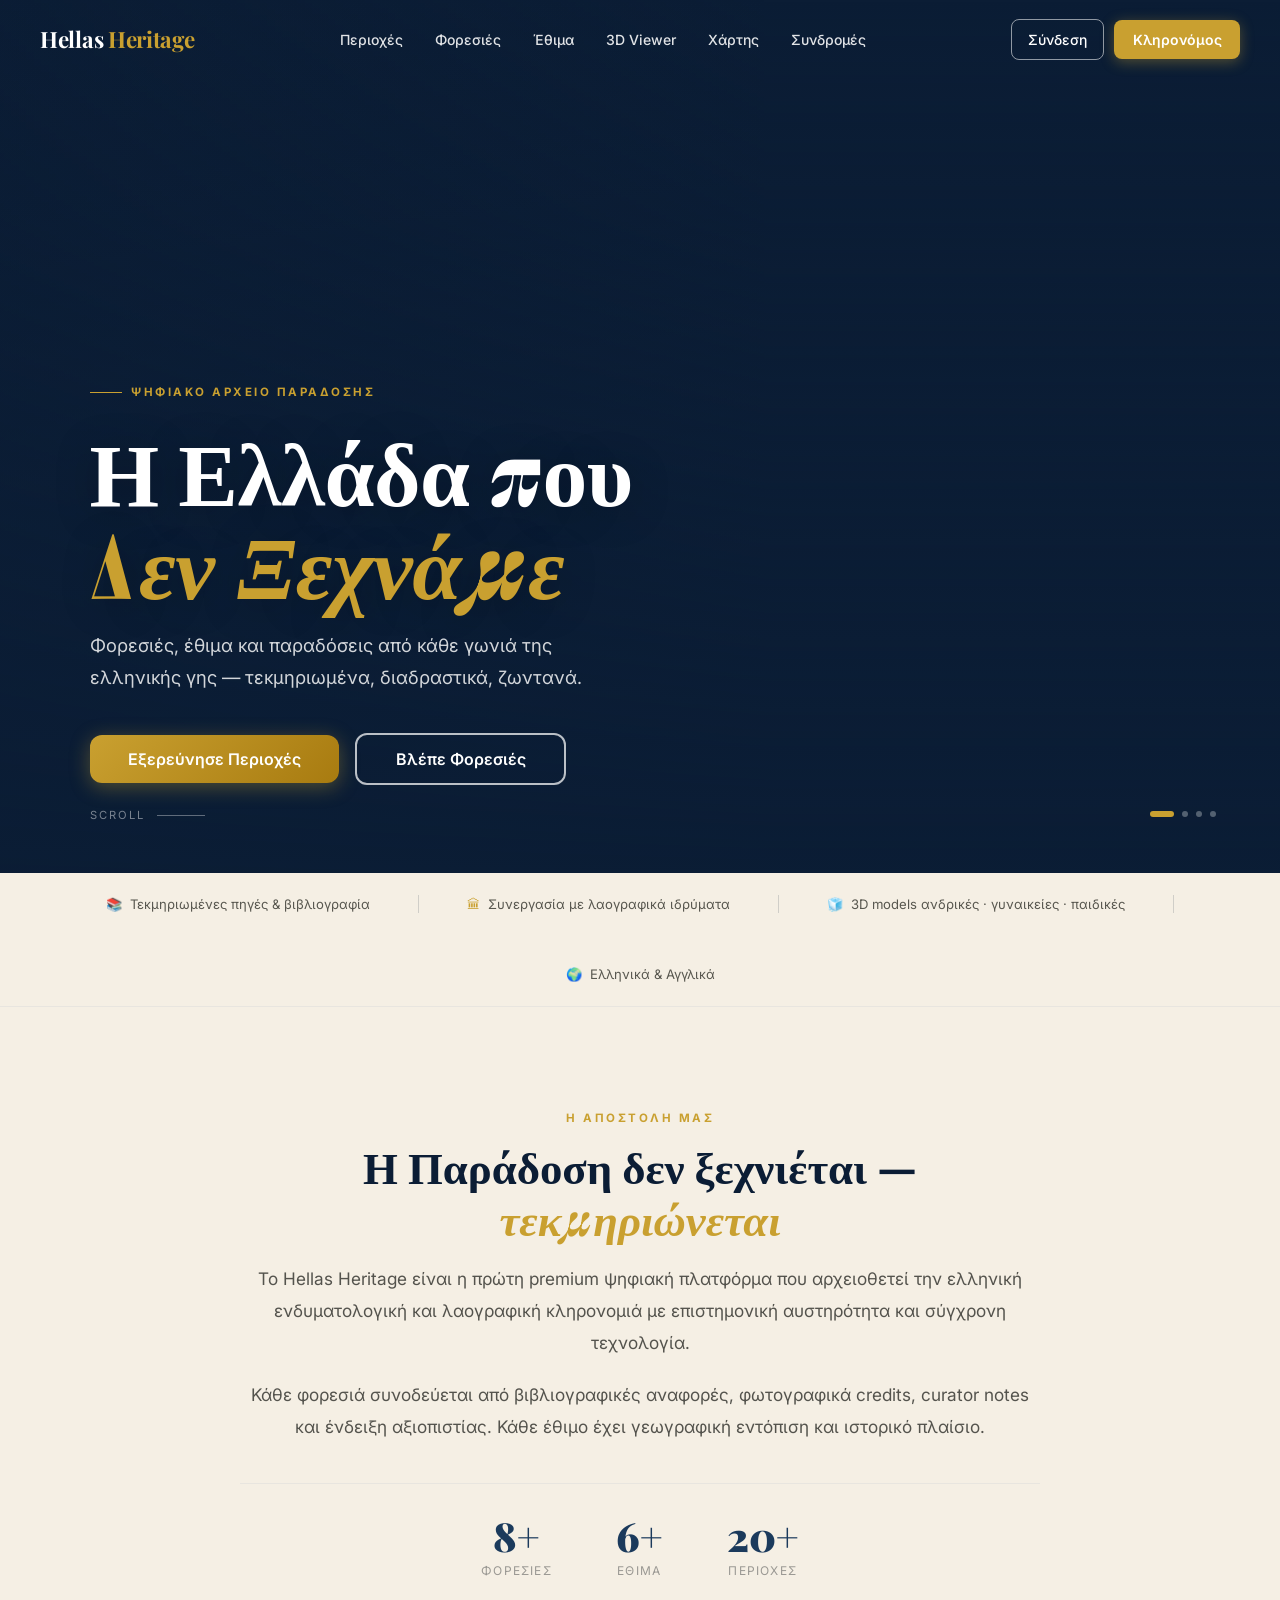
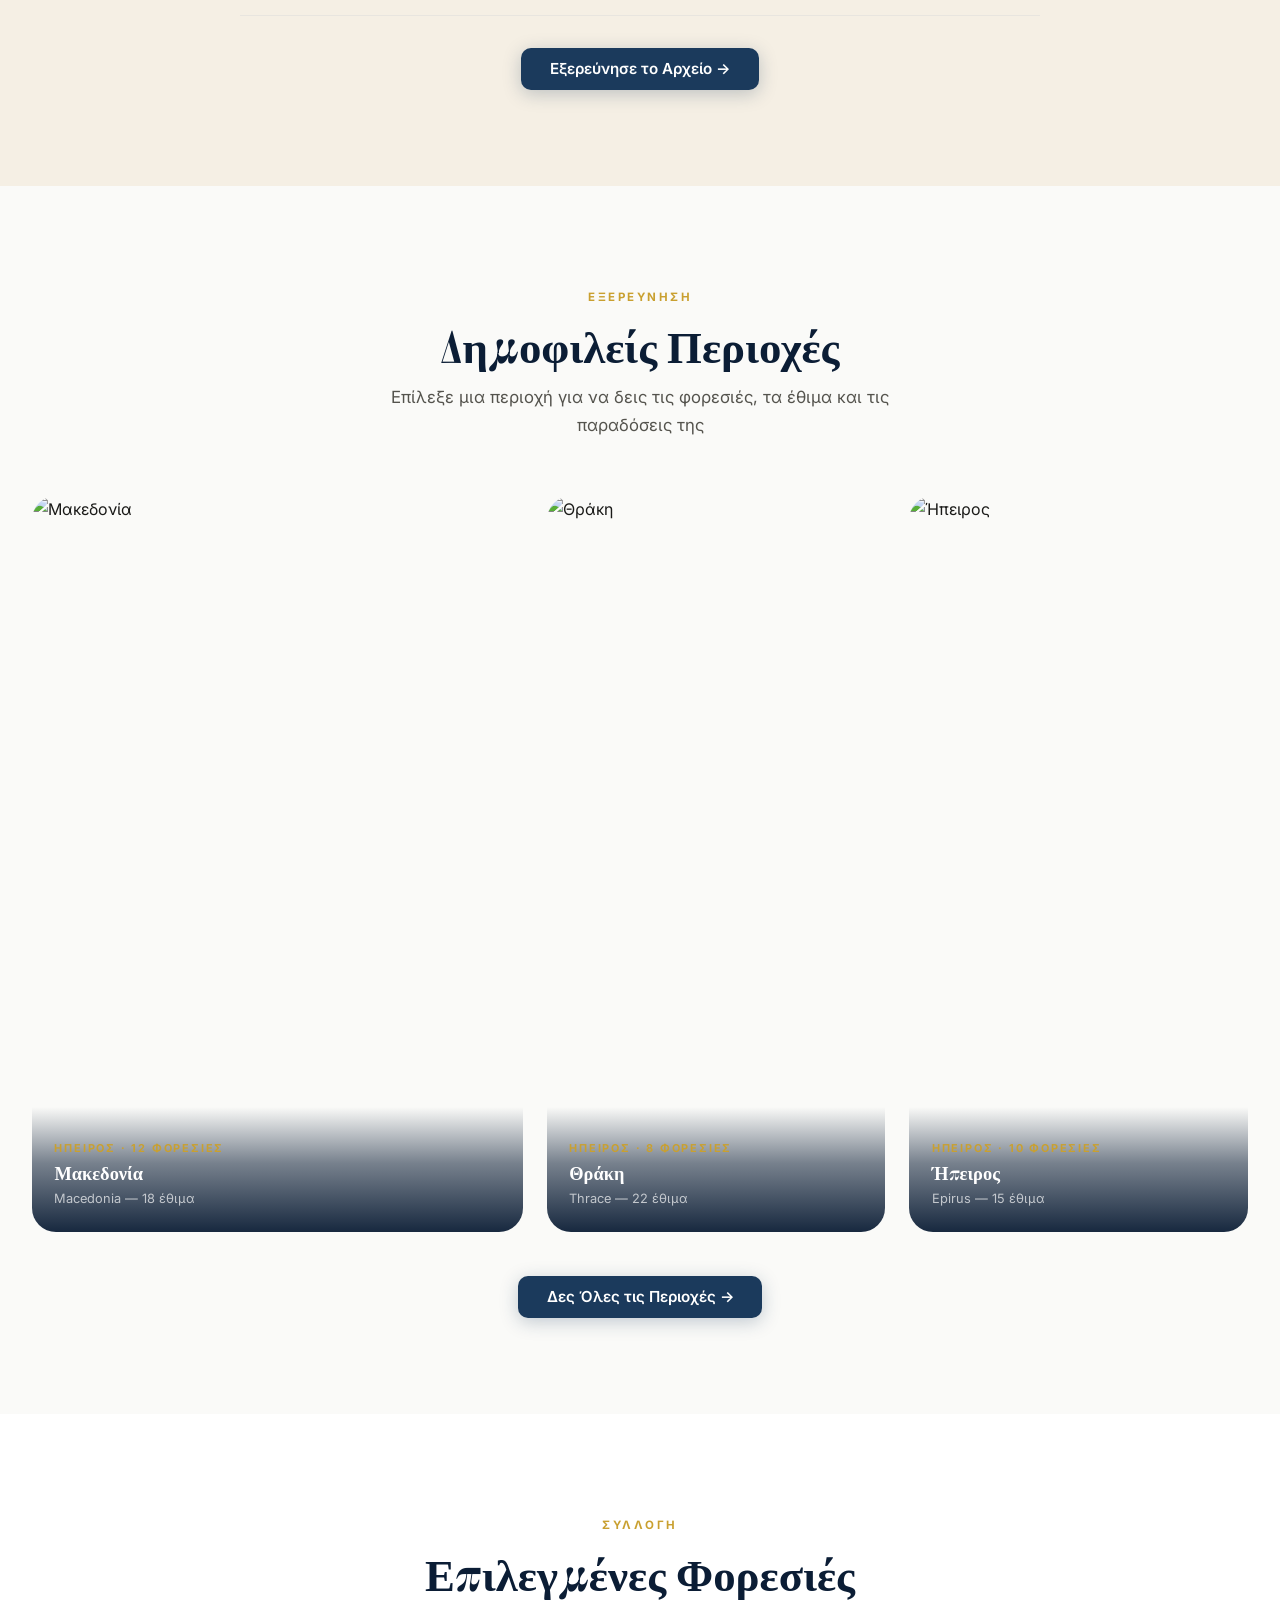
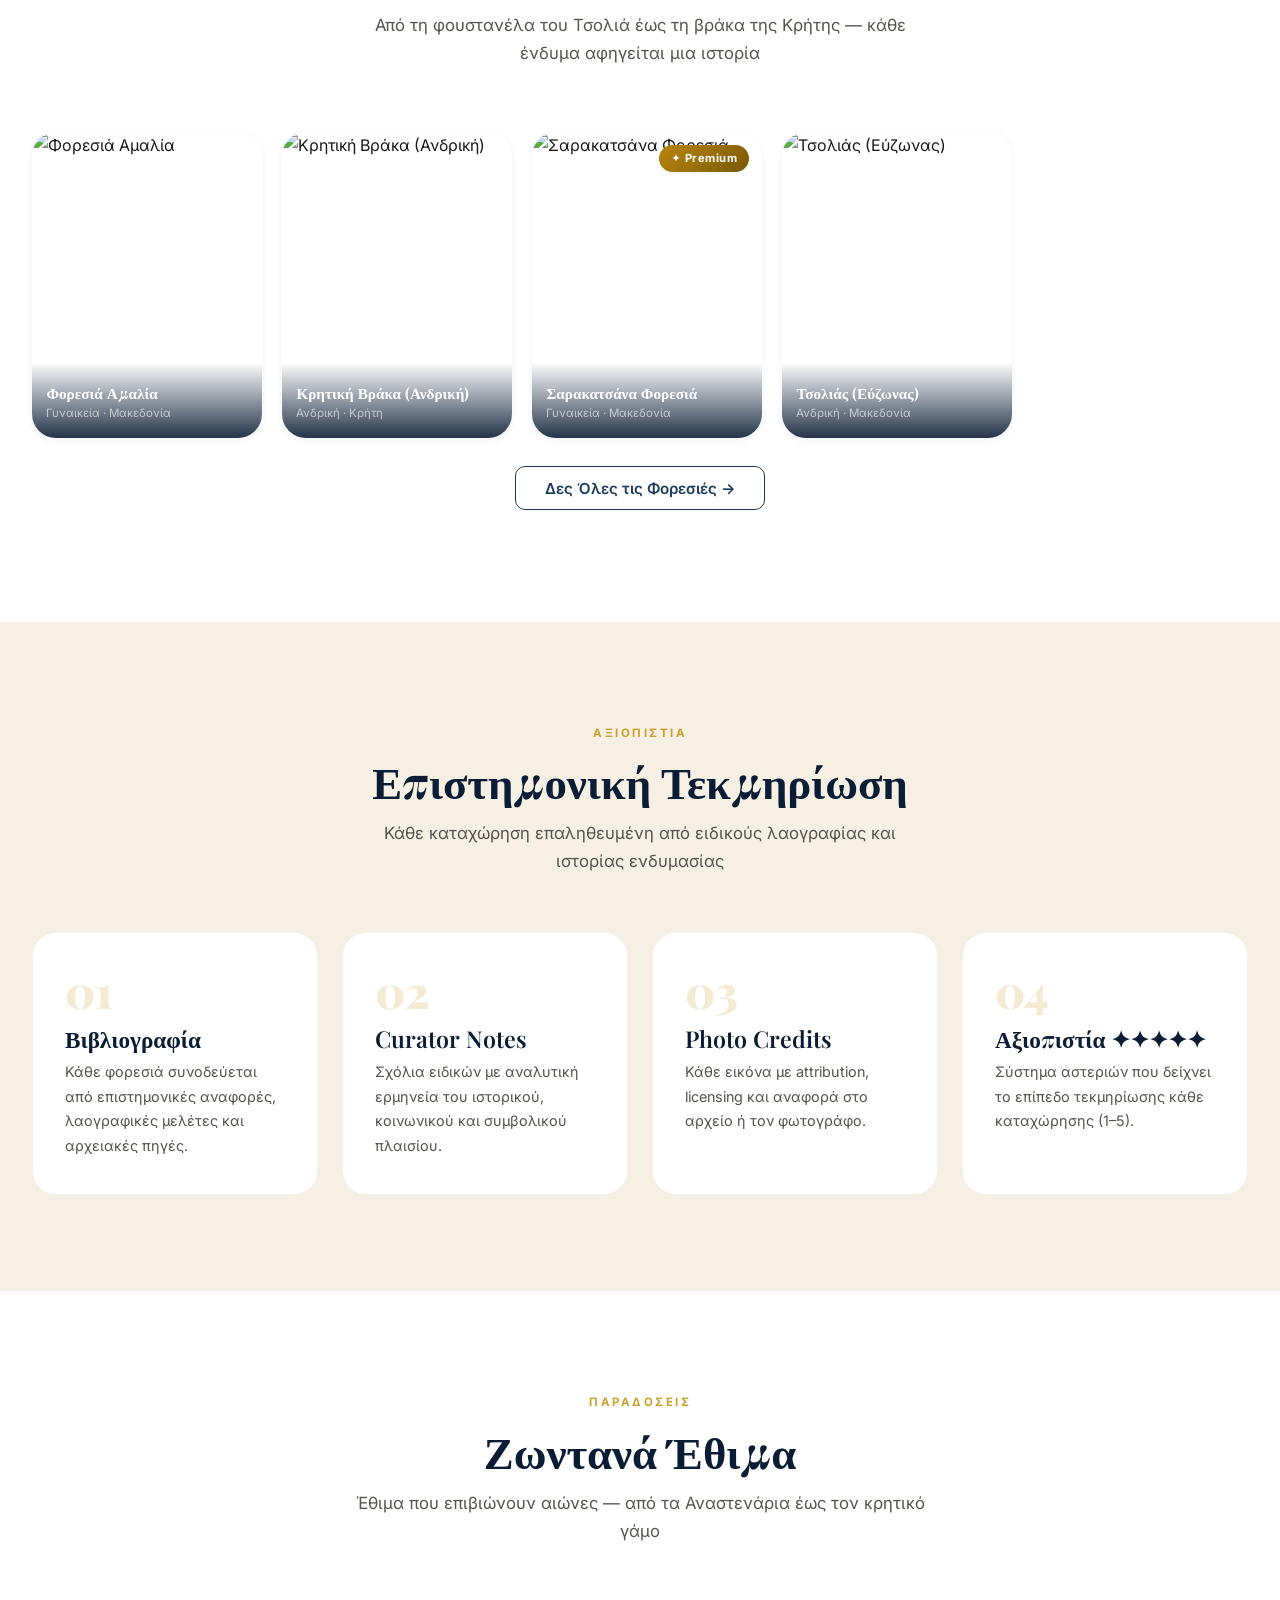
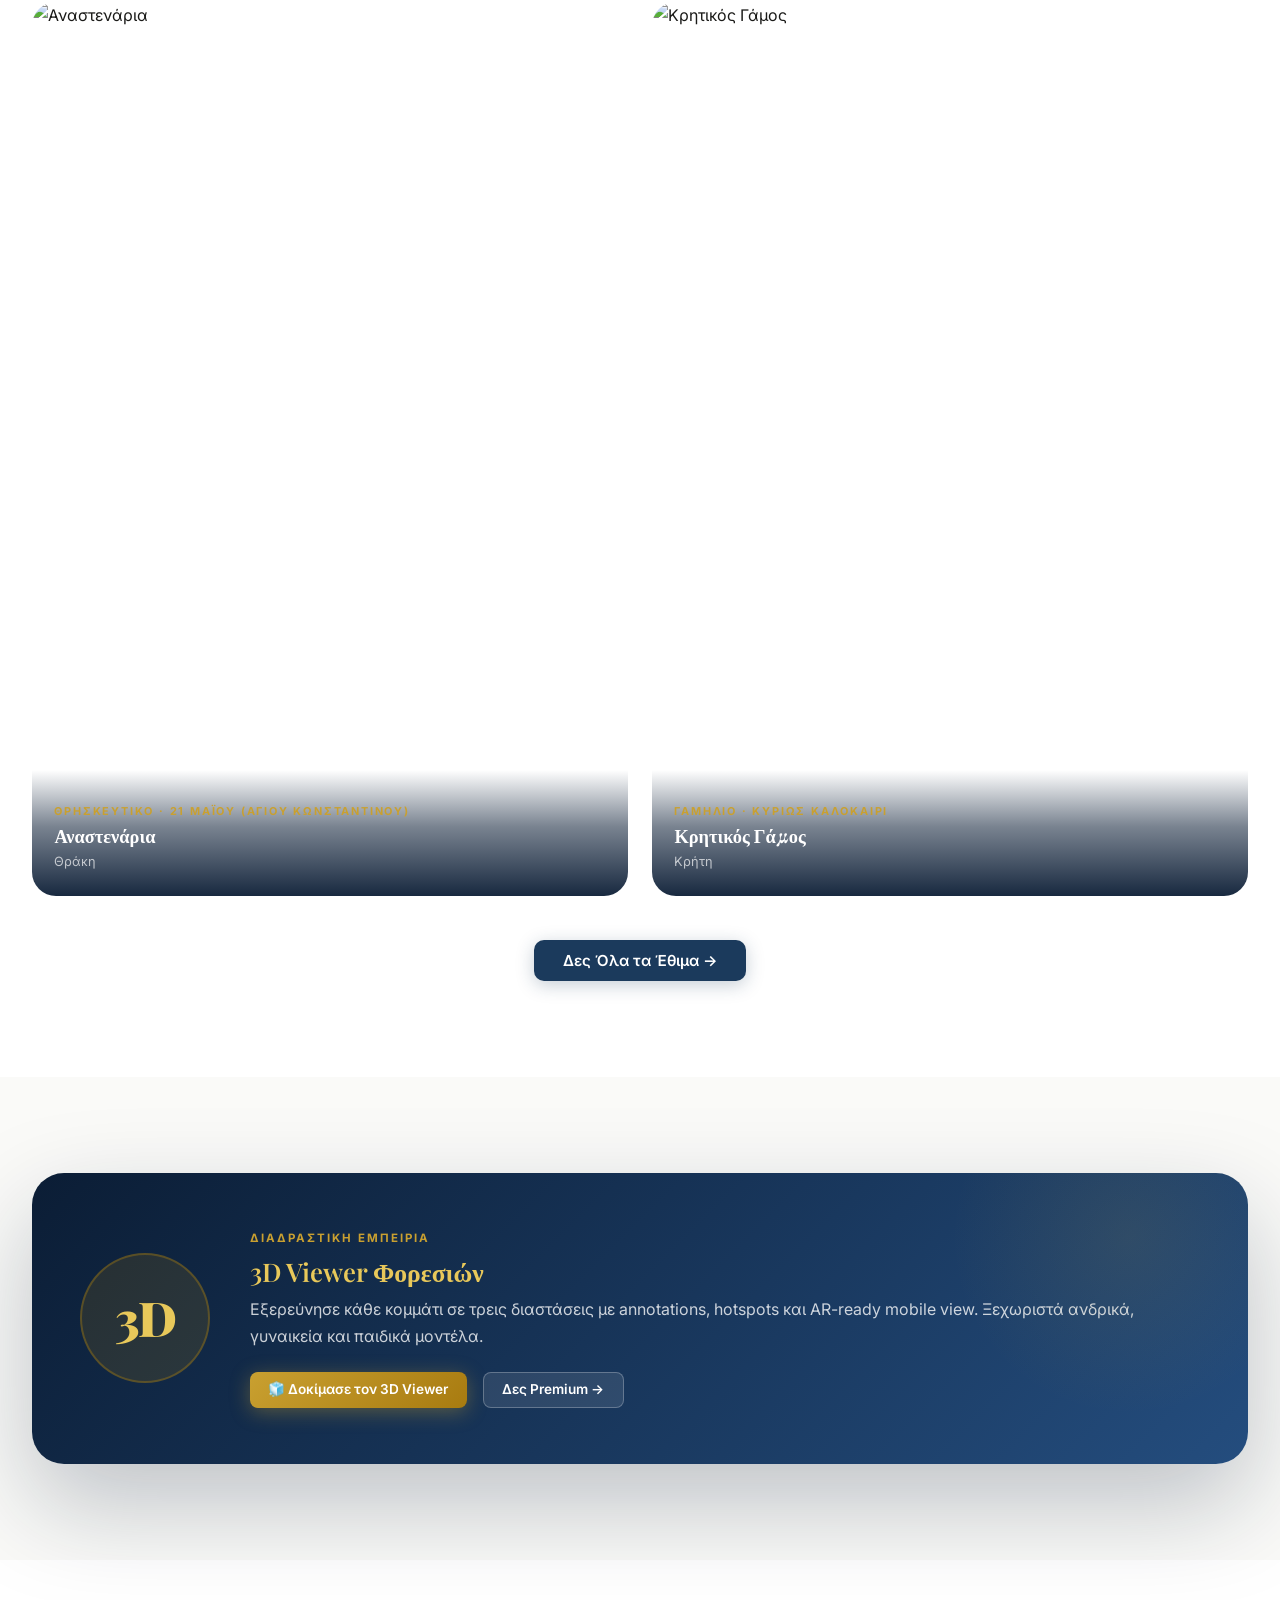
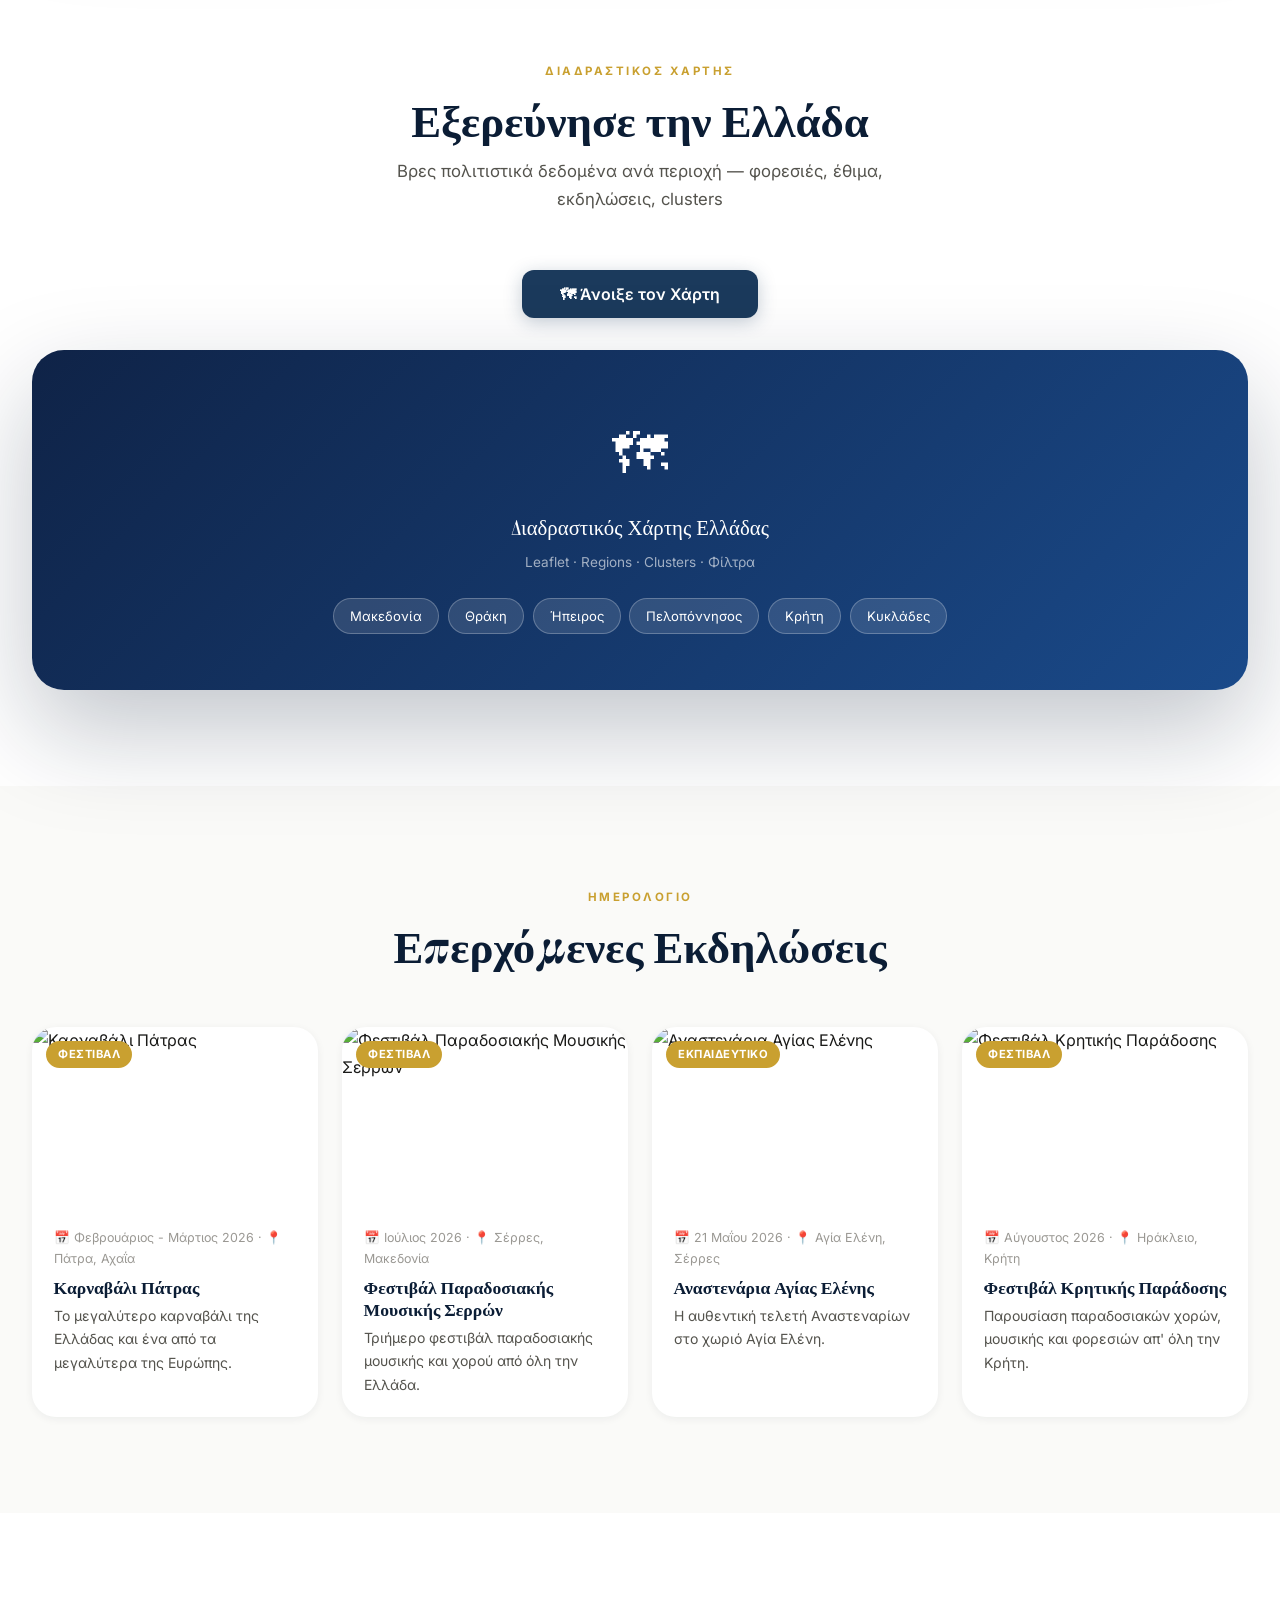
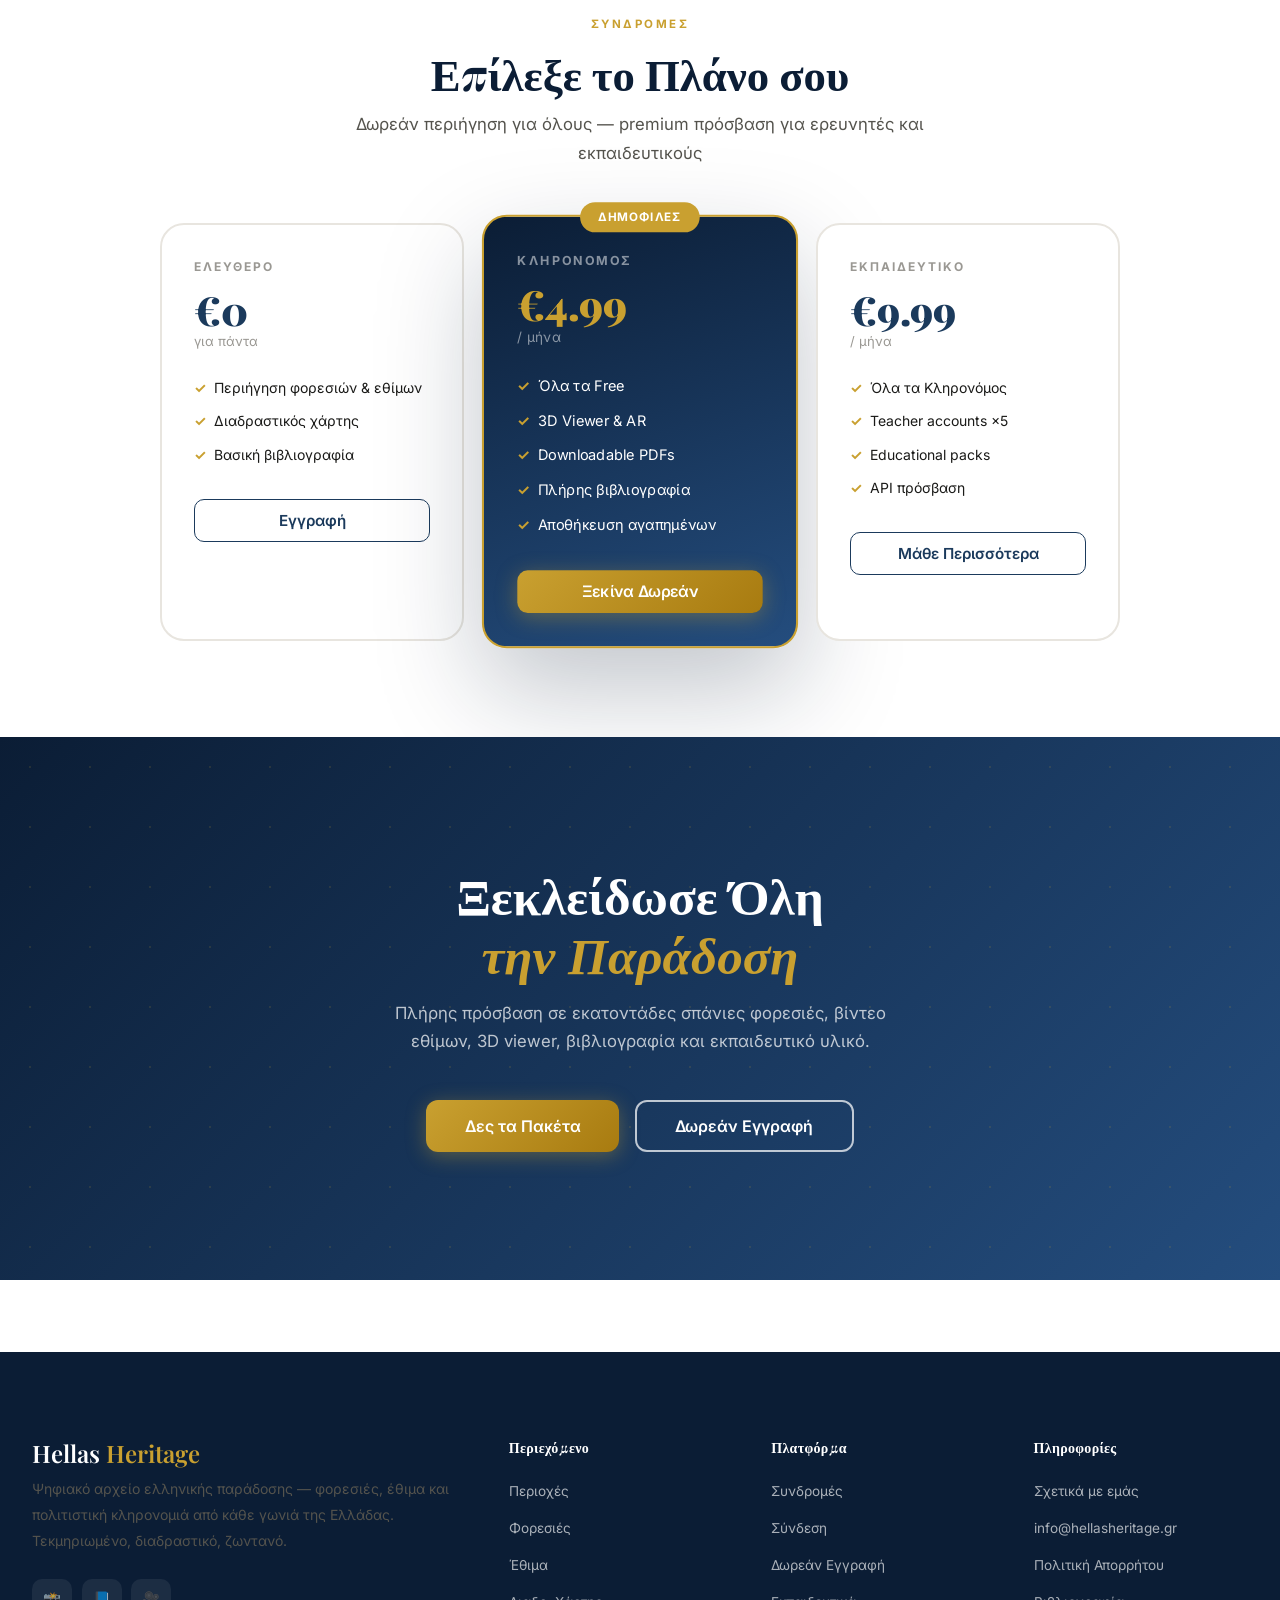
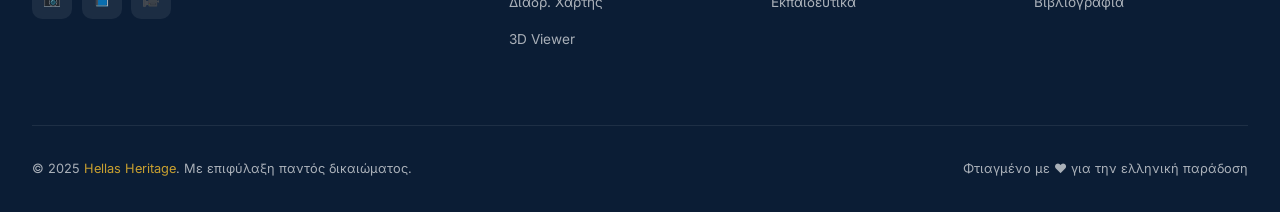
==== commit 858c839f: "Add mobile bottom navigation bar + iOS fixes" ====
--- a/index.html
+++ b/index.html
@@ -14,6 +14,21 @@
   <meta name="twitter:card" content="summary_large_image">
   <script type="application/ld+json">{"@context":"https://schema.org","@type":"WebSite","name":"Hellas Heritage","description":"Ψηφιακό αρχείο ελληνικής πολιτιστικής κληρονομιάς"}</script>
   <link rel="stylesheet" href="css/style.css">
+
+  <!-- PWA -->
+  <link rel="manifest" href="manifest.json">
+  <meta name="theme-color" content="#0B1D35">
+  <meta name="mobile-web-app-capable" content="yes">
+  <meta name="apple-mobile-web-app-capable" content="yes">
+  <meta name="apple-mobile-web-app-status-bar-style" content="black-translucent">
+  <meta name="apple-mobile-web-app-title" content="Hellas Heritage">
+  <link rel="apple-touch-icon" href="icons/icon-192.png">
+  <link rel="apple-touch-icon" sizes="152x152" href="icons/icon-152.png">
+  <link rel="apple-touch-icon" sizes="144x144" href="icons/icon-144.png">
+  <link rel="apple-touch-icon" sizes="128x128" href="icons/icon-128.png">
+  <link rel="apple-touch-startup-image" href="icons/icon-512.png">
+  <meta name="msapplication-TileImage" content="icons/icon-144.png">
+  <meta name="msapplication-TileColor" content="#0B1D35">
 </head>
 <body>
 <div id="navbar-placeholder" data-active=""></div>
@@ -392,6 +407,96 @@
     document.querySelectorAll('.reveal:not(.visible),.reveal-left:not(.visible)').forEach(el=>io.observe(el));
   }, 100);
 });
+
+// ── PWA: Service Worker Registration ─────────────────────────────────────
+if ('serviceWorker' in navigator) {
+  window.addEventListener('load', () => {
+    navigator.serviceWorker.register('/sw.js', { scope: '/' })
+      .then(reg => {
+        console.log('[HH] Service Worker registered:', reg.scope);
+        // Check for updates every 60 min
+        setInterval(() => reg.update(), 60 * 60 * 1000);
+      })
+      .catch(err => console.warn('[HH] SW registration failed:', err));
+  });
+}
+
+// ── PWA: Install prompt (A2HS) ────────────────────────────────────────────
+let deferredPrompt;
+window.addEventListener('beforeinstallprompt', e => {
+  e.preventDefault();
+  deferredPrompt = e;
+  // Show install banner after 3 seconds on first visit
+  const installed = localStorage.getItem('hh-pwa-installed');
+  if (!installed) {
+    setTimeout(() => showInstallBanner(), 3000);
+  }
+});
+
+window.addEventListener('appinstalled', () => {
+  localStorage.setItem('hh-pwa-installed', '1');
+  hideInstallBanner();
+  console.log('[HH] PWA installed!');
+});
+
+function showInstallBanner() {
+  if (document.getElementById('hh-install-banner')) return;
+  const banner = document.createElement('div');
+  banner.id = 'hh-install-banner';
+  banner.style.cssText = `
+    position:fixed; bottom:1.5rem; left:50%; transform:translateX(-50%);
+    background:#0B1D35; color:white; padding:.9rem 1.4rem;
+    border-radius:16px; box-shadow:0 8px 32px rgba(0,0,0,.35);
+    display:flex; align-items:center; gap:1rem; z-index:9999;
+    font-family:inherit; font-size:.88rem; max-width:360px; width:90%;
+    animation: slideUp .4s ease;
+  `;
+  banner.innerHTML = `
+    <span style="font-size:1.5rem">🏛</span>
+    <div style="flex:1">
+      <strong style="display:block;margin-bottom:.1rem">Εγκατάστασε την εφαρμογή</strong>
+      <span style="opacity:.75;font-size:.8rem">Hellas Heritage στην αρχική οθόνη σου</span>
+    </div>
+    <button onclick="triggerInstall()" style="background:linear-gradient(135deg,#C9A030,#A87B10);color:white;border:none;border-radius:8px;padding:.45rem .9rem;font-weight:700;cursor:pointer;font-size:.82rem">
+      Εγκατάσταση
+    </button>
+    <button onclick="hideInstallBanner()" style="background:none;border:none;color:rgba(255,255,255,.6);font-size:1.2rem;cursor:pointer;padding:0 .2rem">✕</button>
+  `;
+  const style = document.createElement('style');
+  style.textContent = '@keyframes slideUp{from{transform:translateX(-50%) translateY(100px);opacity:0}to{transform:translateX(-50%) translateY(0);opacity:1}}';
+  document.head.appendChild(style);
+  document.body.appendChild(banner);
+}
+
+function hideInstallBanner() {
+  document.getElementById('hh-install-banner')?.remove();
+}
+
+function triggerInstall() {
+  if (!deferredPrompt) return;
+  deferredPrompt.prompt();
+  deferredPrompt.userChoice.then(choice => {
+    if (choice.outcome === 'accepted') localStorage.setItem('hh-pwa-installed','1');
+    deferredPrompt = null;
+    hideInstallBanner();
+  });
+}
+
+// ── PWA: Push Notifications ────────────────────────────────────────────────
+async function requestPushPermission() {
+  if (!('Notification' in window) || !('serviceWorker' in navigator)) return;
+  const permission = await Notification.requestPermission();
+  if (permission === 'granted') {
+    console.log('[HH] Push notifications enabled');
+    // Subscribe to push (VAPID key needed for production)
+    // const reg = await navigator.serviceWorker.ready;
+    // const sub = await reg.pushManager.subscribe({ userVisibleOnly: true, applicationServerKey: VAPID_PUBLIC_KEY });
+    // await fetch('/api/push-subscribe', { method:'POST', body: JSON.stringify(sub) });
+  }
+}
+// Expose globally for settings page
+window.hhRequestPush = requestPushPermission;
 </script>
+  <script src="js/bottom-nav.js"></script>
 </body>
 </html>
--- a/css/style.css
+++ b/css/style.css
@@ -41,7 +41,13 @@
 
 /* ── Reset & Base ───────────────────────────────────────────── */
 *, *::before, *::after { box-sizing: border-box; margin: 0; padding: 0; }
-html { scroll-behavior: smooth; }
+html {
+  scroll-behavior: smooth;
+  overflow-x: hidden;
+  overscroll-behavior: none;
+  overscroll-behavior-y: none;
+  height: 100%;
+}
 body {
   font-family: var(--font-sans);
   color: var(--text);
@@ -49,6 +55,17 @@
   line-height: 1.7;
   font-size: 16px;
   -webkit-font-smoothing: antialiased;
+  overflow-x: hidden;
+  overscroll-behavior: none;
+  overscroll-behavior-y: none;
+  -webkit-overflow-scrolling: touch;
+  max-width: 100vw;
+  position: relative;
+  /* iOS safe areas */
+  padding-top: env(safe-area-inset-top, 0px);
+  padding-left: env(safe-area-inset-left, 0px);
+  padding-right: env(safe-area-inset-right, 0px);
+  padding-bottom: env(safe-area-inset-bottom, 0px);
 }
 img { display: block; max-width: 100%; }
 a  { color: inherit; text-decoration: none; }
@@ -79,8 +96,8 @@
 .reveal-left.visible { opacity: 1; transform: translateX(0); }
 
 /* ── Container ──────────────────────────────────────────────── */
-.container { max-width: 1280px; margin: 0 auto; padding: 0 2rem; }
-.container-wide { max-width: 1480px; margin: 0 auto; padding: 0 2rem; }
+.container { max-width: 1280px; margin: 0 auto; padding: 0 2rem; width: 100%; }
+.container-wide { max-width: 1480px; margin: 0 auto; padding: 0 2rem; width: 100%; }
 
 /* ── Grids ──────────────────────────────────────────────────── */
 .grid-2 { display: grid; grid-template-columns: repeat(2, 1fr); gap: 1.75rem; }
@@ -114,13 +131,18 @@
 ═══════════════════════════════════════════════════════════ */
 .navbar {
   position: fixed; top: 0; left: 0; right: 0; z-index: 1000;
+  top: env(safe-area-inset-top, 0px);
   background: rgba(11,29,53,0);
   backdrop-filter: blur(0px);
   border-bottom: 1px solid transparent;
   padding: 0 2.5rem;
+  padding-left: max(2.5rem, env(safe-area-inset-left, 0px));
+  padding-right: max(2.5rem, env(safe-area-inset-right, 0px));
   height: 80px;
   display: flex; align-items: center; justify-content: space-between;
   transition: background .5s ease, backdrop-filter .5s, border-color .5s, height .4s, box-shadow .5s;
+  width: 100%;
+  max-width: 100vw;
 }
 .navbar.scrolled {
   background: rgba(255,255,255,.97);
@@ -890,3 +912,160 @@
   .story-image-accent { display: none; }
   .story-stats { gap: 1.5rem; }
 }
+
+/* ═══════════════════════════════════════════════════════════
+   BOTTOM NAVIGATION BAR
+═══════════════════════════════════════════════════════════ */
+.bottom-nav {
+  display: none; /* κρυφό σε desktop */
+}
+
+@media (max-width: 768px) {
+  .bottom-nav {
+    display: flex;
+    position: fixed;
+    bottom: 0; left: 0; right: 0;
+    z-index: 2000;
+    background: rgba(255, 255, 255, 0.97);
+    backdrop-filter: blur(20px);
+    -webkit-backdrop-filter: blur(20px);
+    border-top: 1px solid var(--grey-200);
+    box-shadow: 0 -4px 24px rgba(11, 29, 53, 0.10);
+    padding-bottom: env(safe-area-inset-bottom, 0px);
+    height: calc(64px + env(safe-area-inset-bottom, 0px));
+    align-items: stretch;
+    justify-content: space-around;
+  }
+
+  .bottom-nav-item {
+    display: flex;
+    flex-direction: column;
+    align-items: center;
+    justify-content: center;
+    flex: 1;
+    gap: 3px;
+    color: var(--grey-400);
+    text-decoration: none;
+    transition: color .2s ease;
+    padding: 8px 4px;
+    min-width: 0;
+    -webkit-tap-highlight-color: transparent;
+    position: relative;
+  }
+
+  .bottom-nav-item::before {
+    content: '';
+    position: absolute;
+    top: 6px; left: 50%;
+    transform: translateX(-50%) scaleX(0);
+    width: 32px; height: 3px;
+    border-radius: 2px;
+    background: var(--gold);
+    transition: transform .25s cubic-bezier(.4,0,.2,1);
+  }
+
+  .bottom-nav-item.active::before {
+    transform: translateX(-50%) scaleX(1);
+  }
+
+  .bottom-nav-item.active {
+    color: var(--navy);
+  }
+
+  .bottom-nav-icon {
+    width: 24px; height: 24px;
+    display: flex; align-items: center; justify-content: center;
+    transition: transform .2s ease;
+  }
+
+  .bottom-nav-icon svg {
+    width: 22px; height: 22px;
+  }
+
+  .bottom-nav-item.active .bottom-nav-icon {
+    transform: translateY(-2px);
+  }
+
+  .bottom-nav-item.active .bottom-nav-icon svg {
+    stroke: var(--gold);
+    stroke-width: 2.5;
+  }
+
+  .bottom-nav-label {
+    font-size: 10px;
+    font-weight: 500;
+    font-family: var(--font-sans);
+    letter-spacing: .3px;
+    white-space: nowrap;
+    overflow: hidden;
+    text-overflow: ellipsis;
+    max-width: 100%;
+  }
+
+  .bottom-nav-item.active .bottom-nav-label {
+    font-weight: 700;
+    color: var(--navy);
+  }
+}
+
+/* ═══════════════════════════════════════════════════════════
+   CAPACITOR / iOS APP — Mobile Fixes
+═══════════════════════════════════════════════════════════ */
+@media (max-width: 480px) {
+  html, body {
+    overflow-x: hidden !important;
+    max-width: 100vw !important;
+    width: 100% !important;
+  }
+
+  /* Prevent horizontal overflow on ALL elements */
+  * { max-width: 100% !important; }
+  img, video, iframe, canvas { max-width: 100% !important; width: 100%; }
+
+  /* Tighter container padding on small screens */
+  .container, .container-wide { padding: 0 1rem; }
+
+  /* Navbar safe area */
+  .navbar {
+    padding: 0 1rem;
+    padding-left: max(1rem, env(safe-area-inset-left, 0px));
+    padding-right: max(1rem, env(safe-area-inset-right, 0px));
+  }
+
+  /* Page wrapper accounts for navbar + notch */
+  .page-wrapper {
+    padding-top: calc(68px + env(safe-area-inset-top, 0px));
+    padding-bottom: env(safe-area-inset-bottom, 0px);
+  }
+
+  /* Hero fits screen */
+  .hero { height: 100svh; min-height: unset; }
+  .hero-content { padding: 0 1rem 5rem; }
+  .hero h1 { font-size: clamp(1.8rem, 7vw, 2.6rem); }
+
+  /* Grids always single column on phone */
+  .grid-2, .grid-3, .grid-4,
+  .editorial-grid, .editorial-grid-3,
+  .pricing-grid { grid-template-columns: 1fr !important; }
+
+  /* Cards no hover animation on touch */
+  .card:hover, .feature-box:hover { transform: none !important; }
+
+  /* Sections spacing */
+  section { padding: 3rem 0; }
+
+  /* Footer bottom padding for home indicator */
+  .site-footer {
+    padding-bottom: calc(2rem + env(safe-area-inset-bottom, 0px));
+  }
+
+  /* Filters wrap properly */
+  .filters-bar { flex-wrap: wrap; gap: .75rem; }
+  .filter-group, .filter-search { min-width: 100% !important; width: 100%; }
+
+  /* Map */
+  #map-leaflet { height: 320px; }
+
+  /* Buttons full width on mobile */
+  .hero-actions .btn { width: 100%; justify-content: center; }
+}
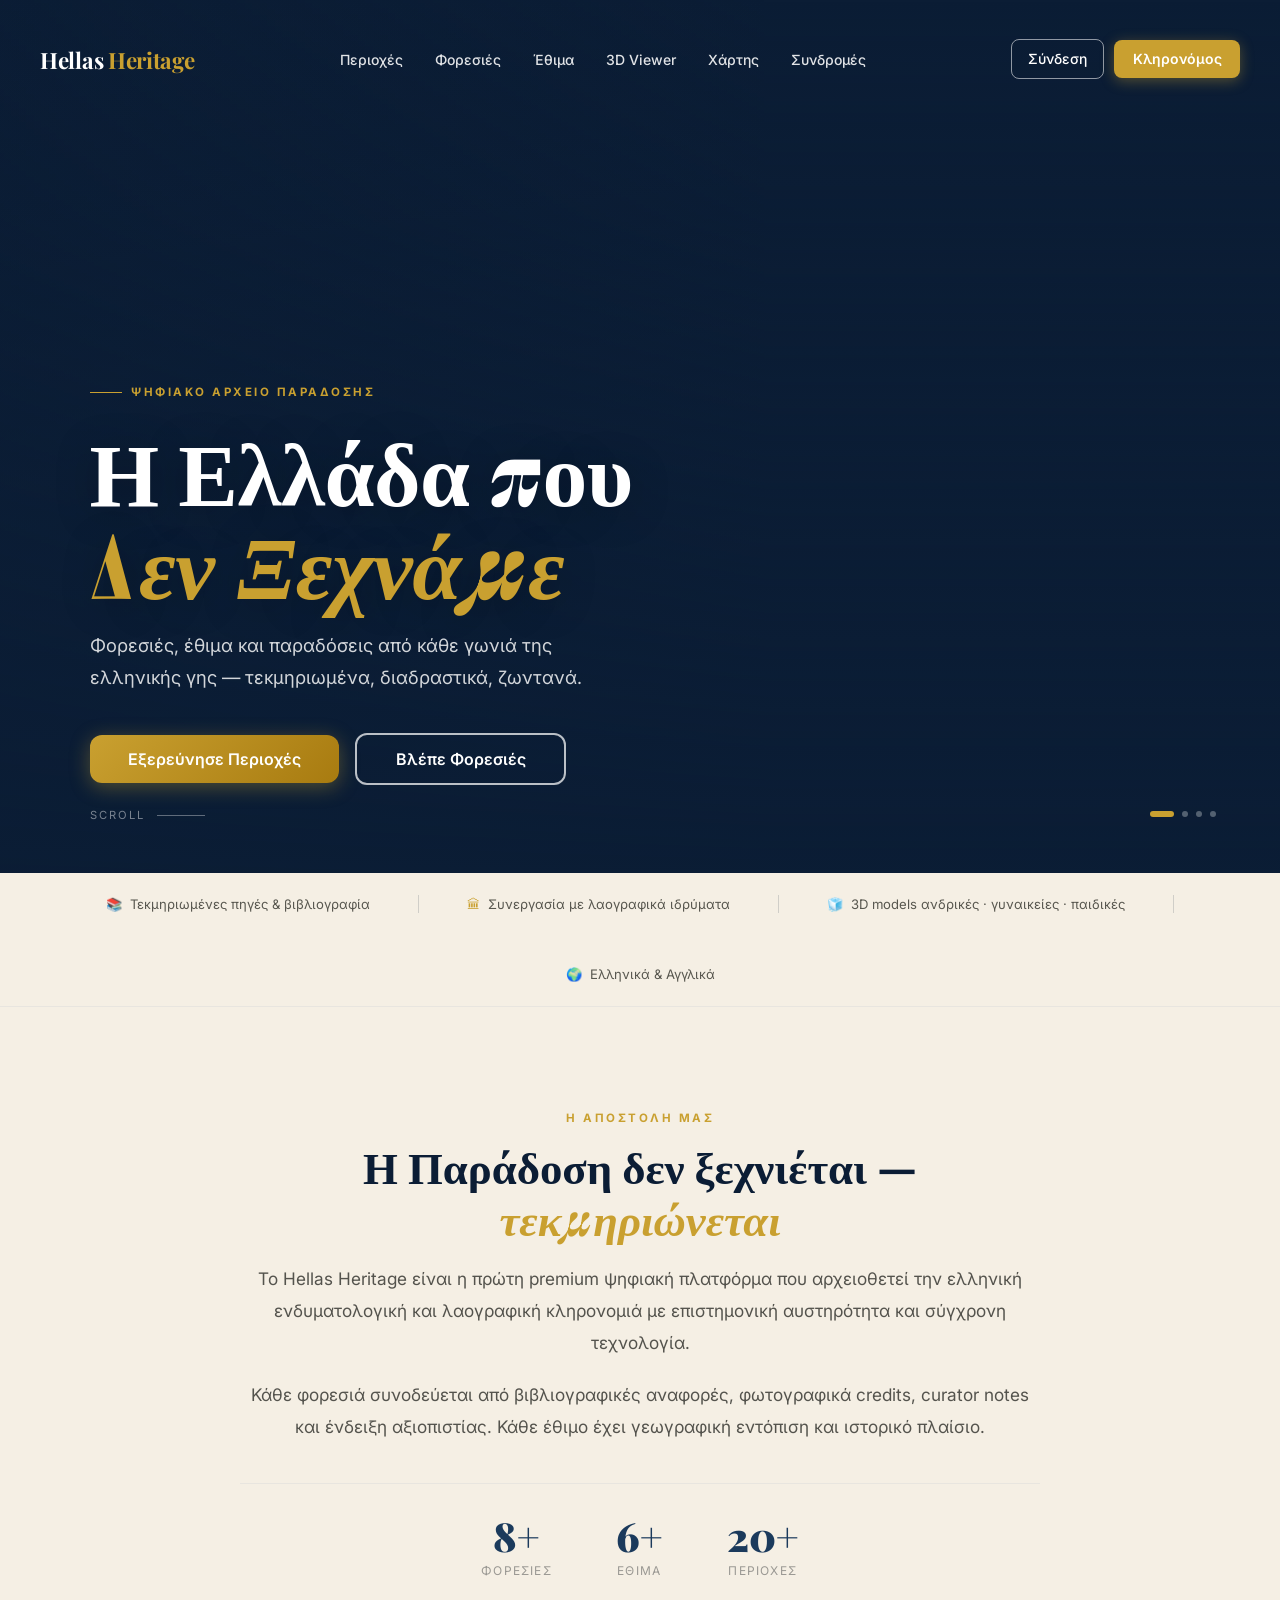
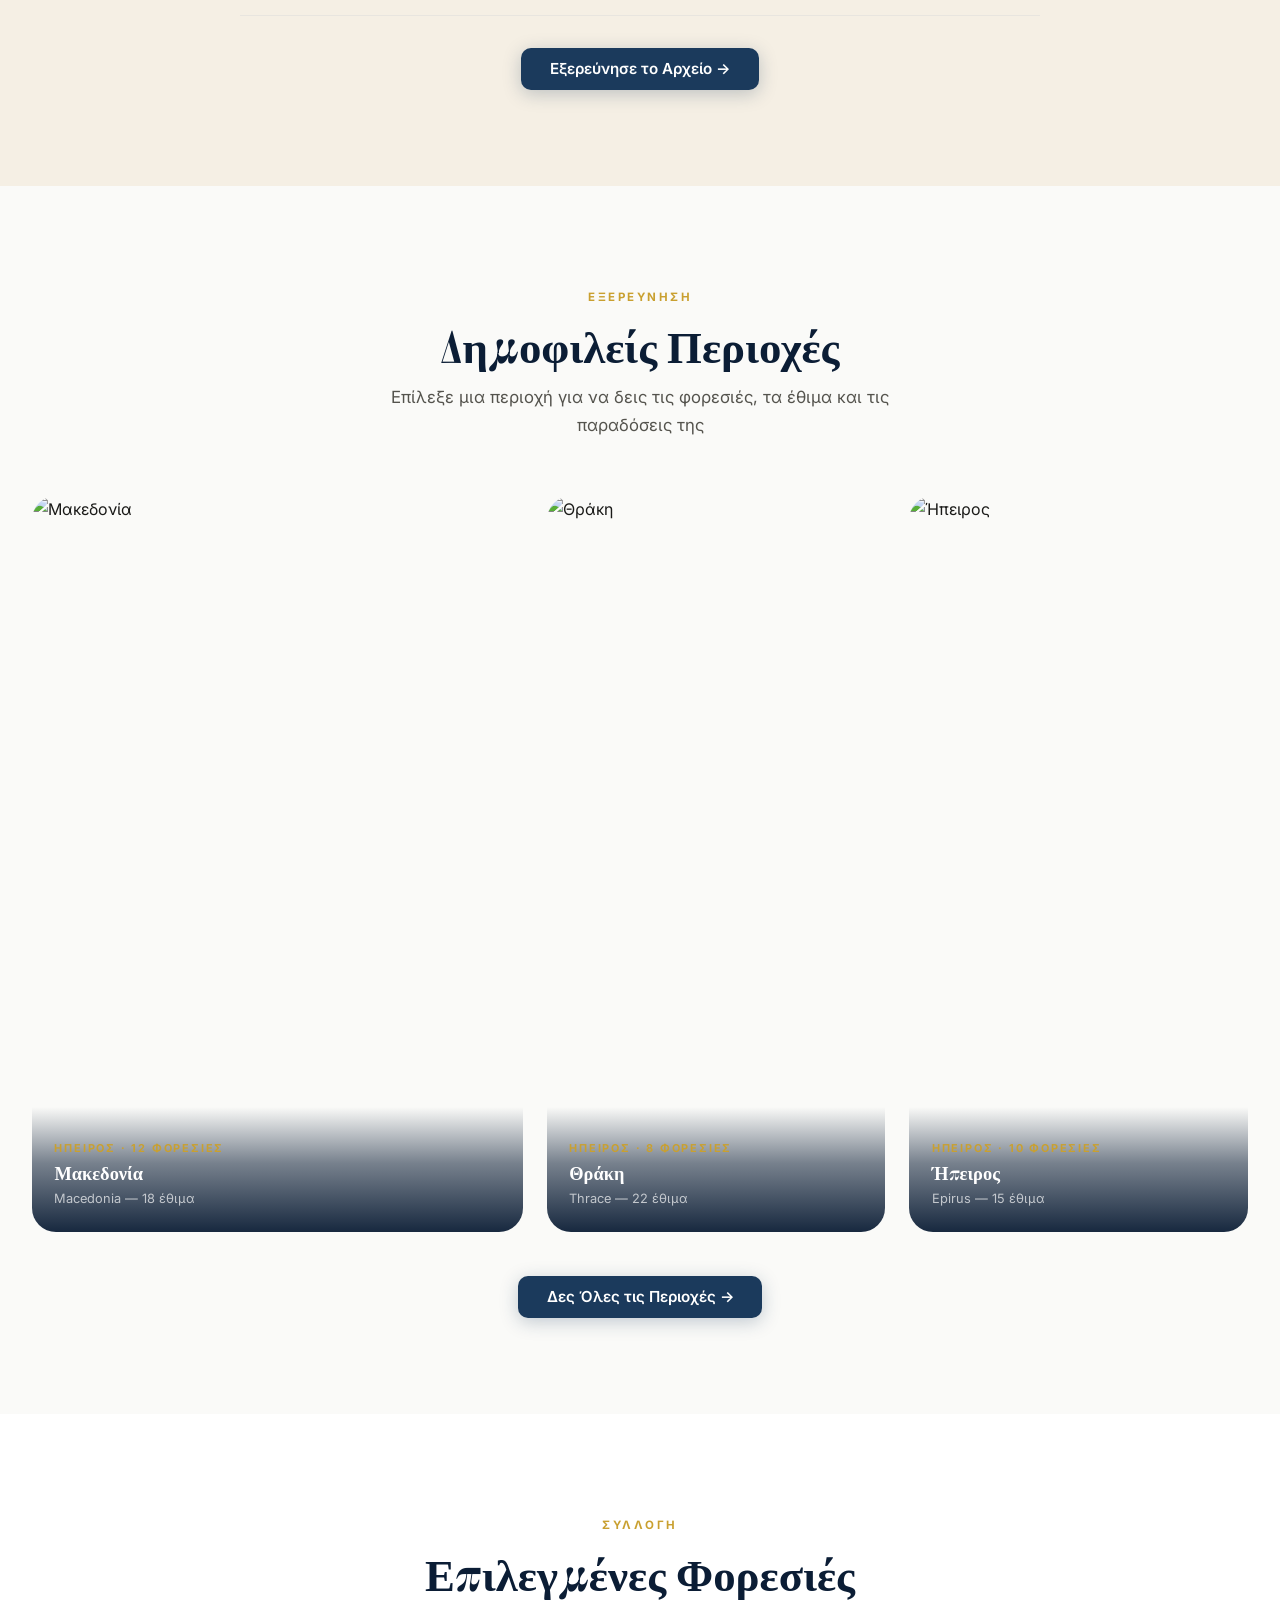
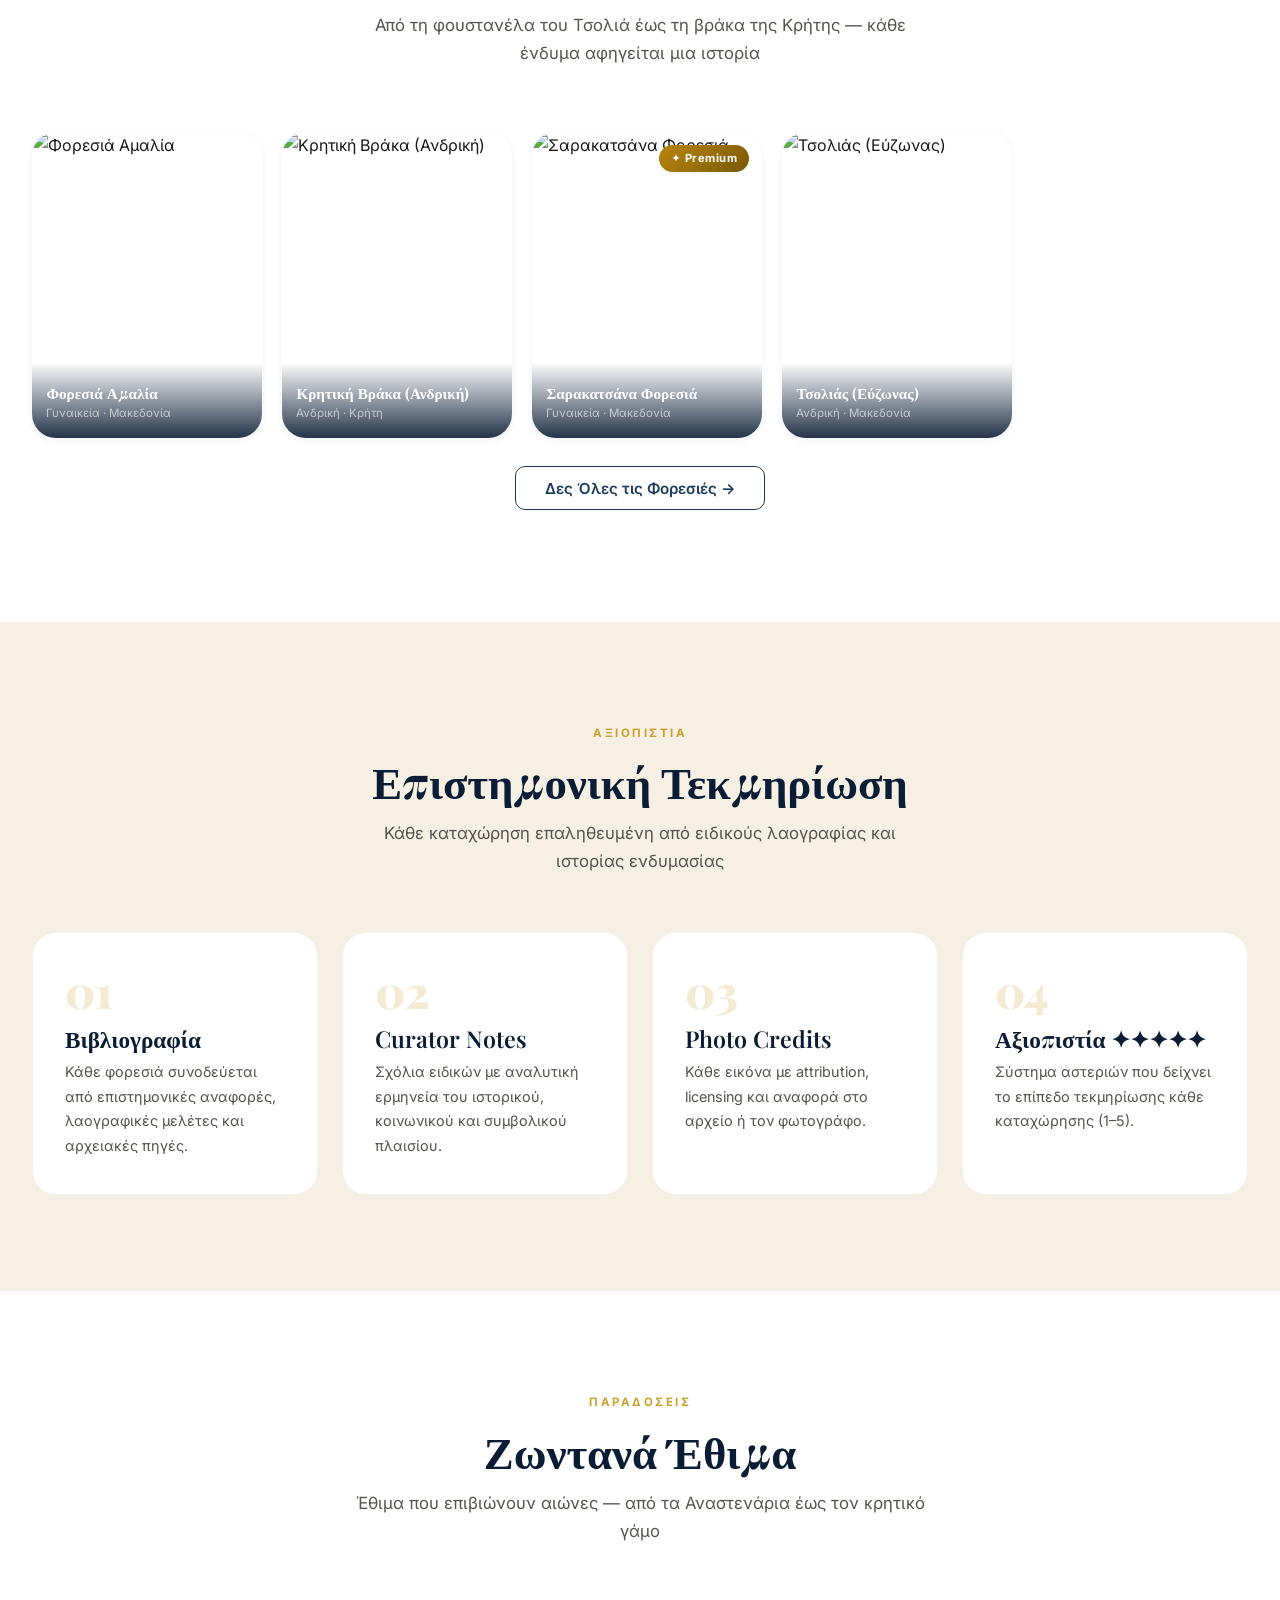
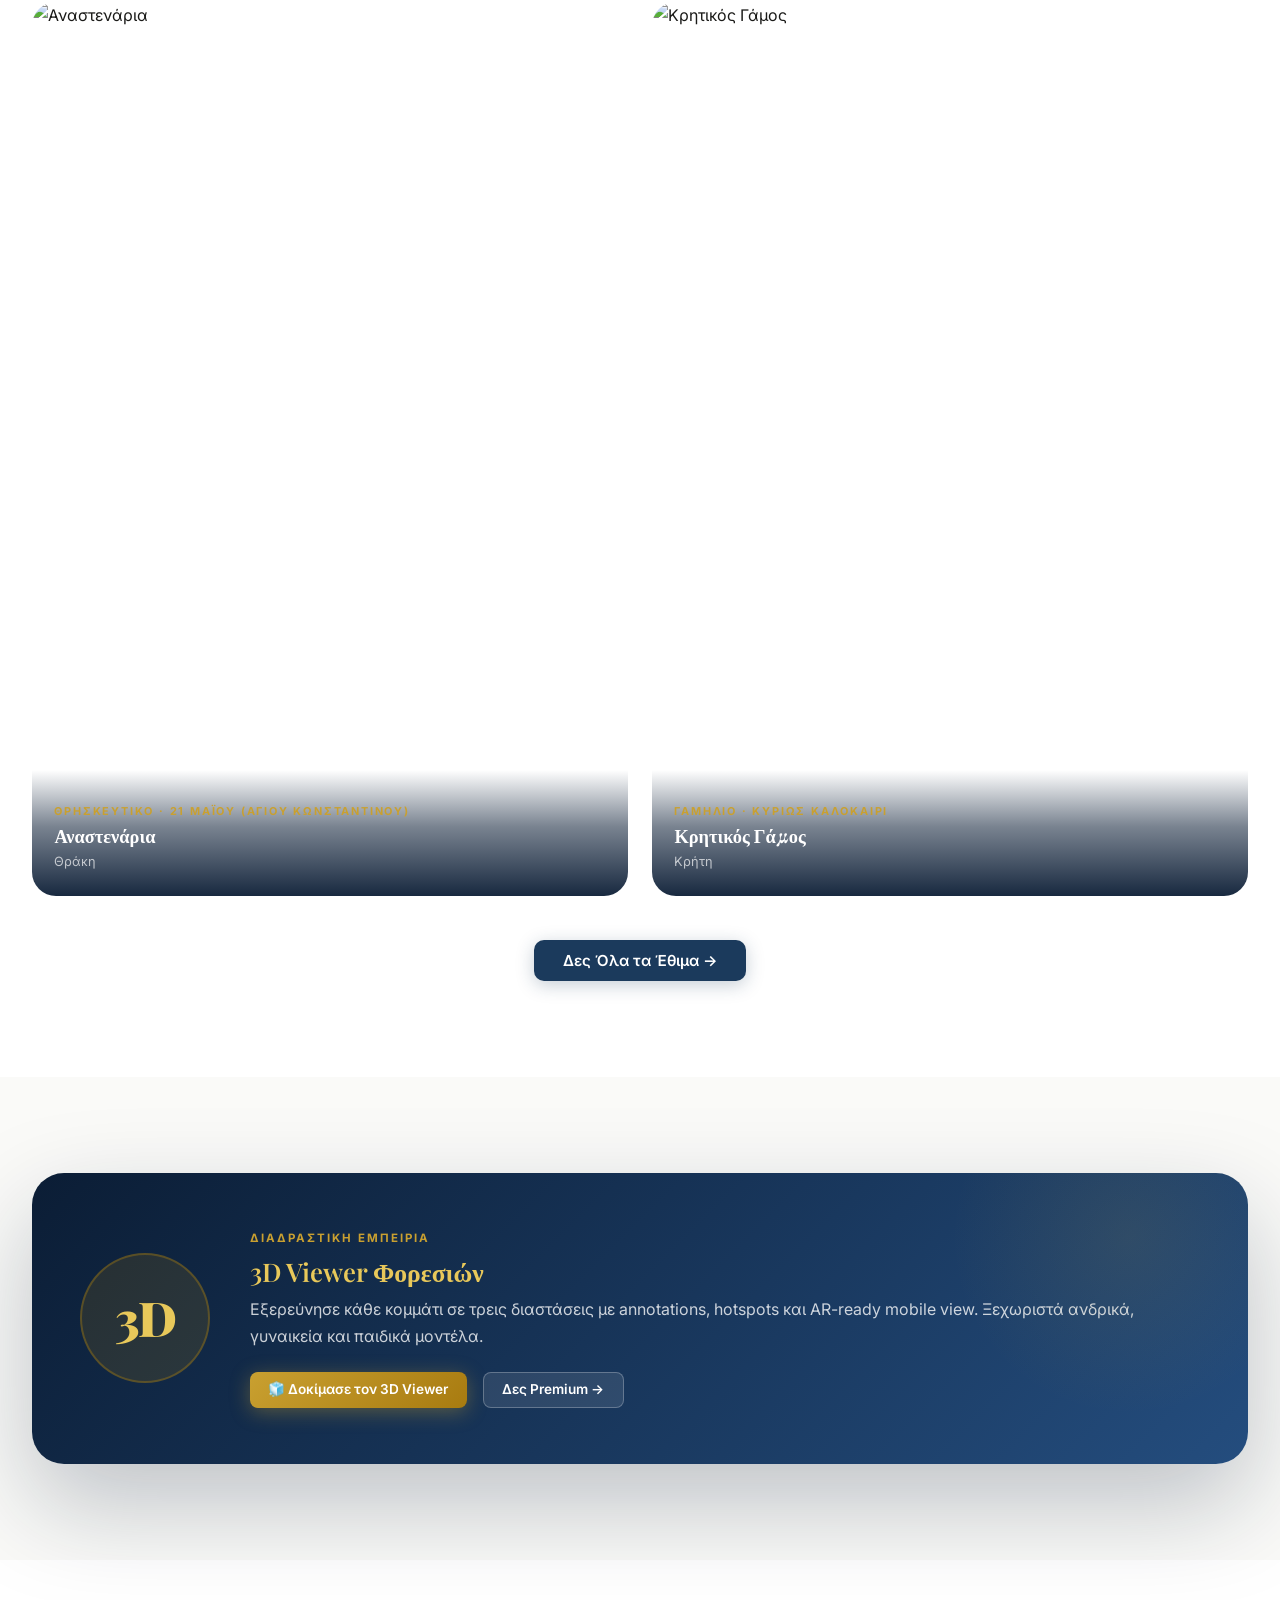
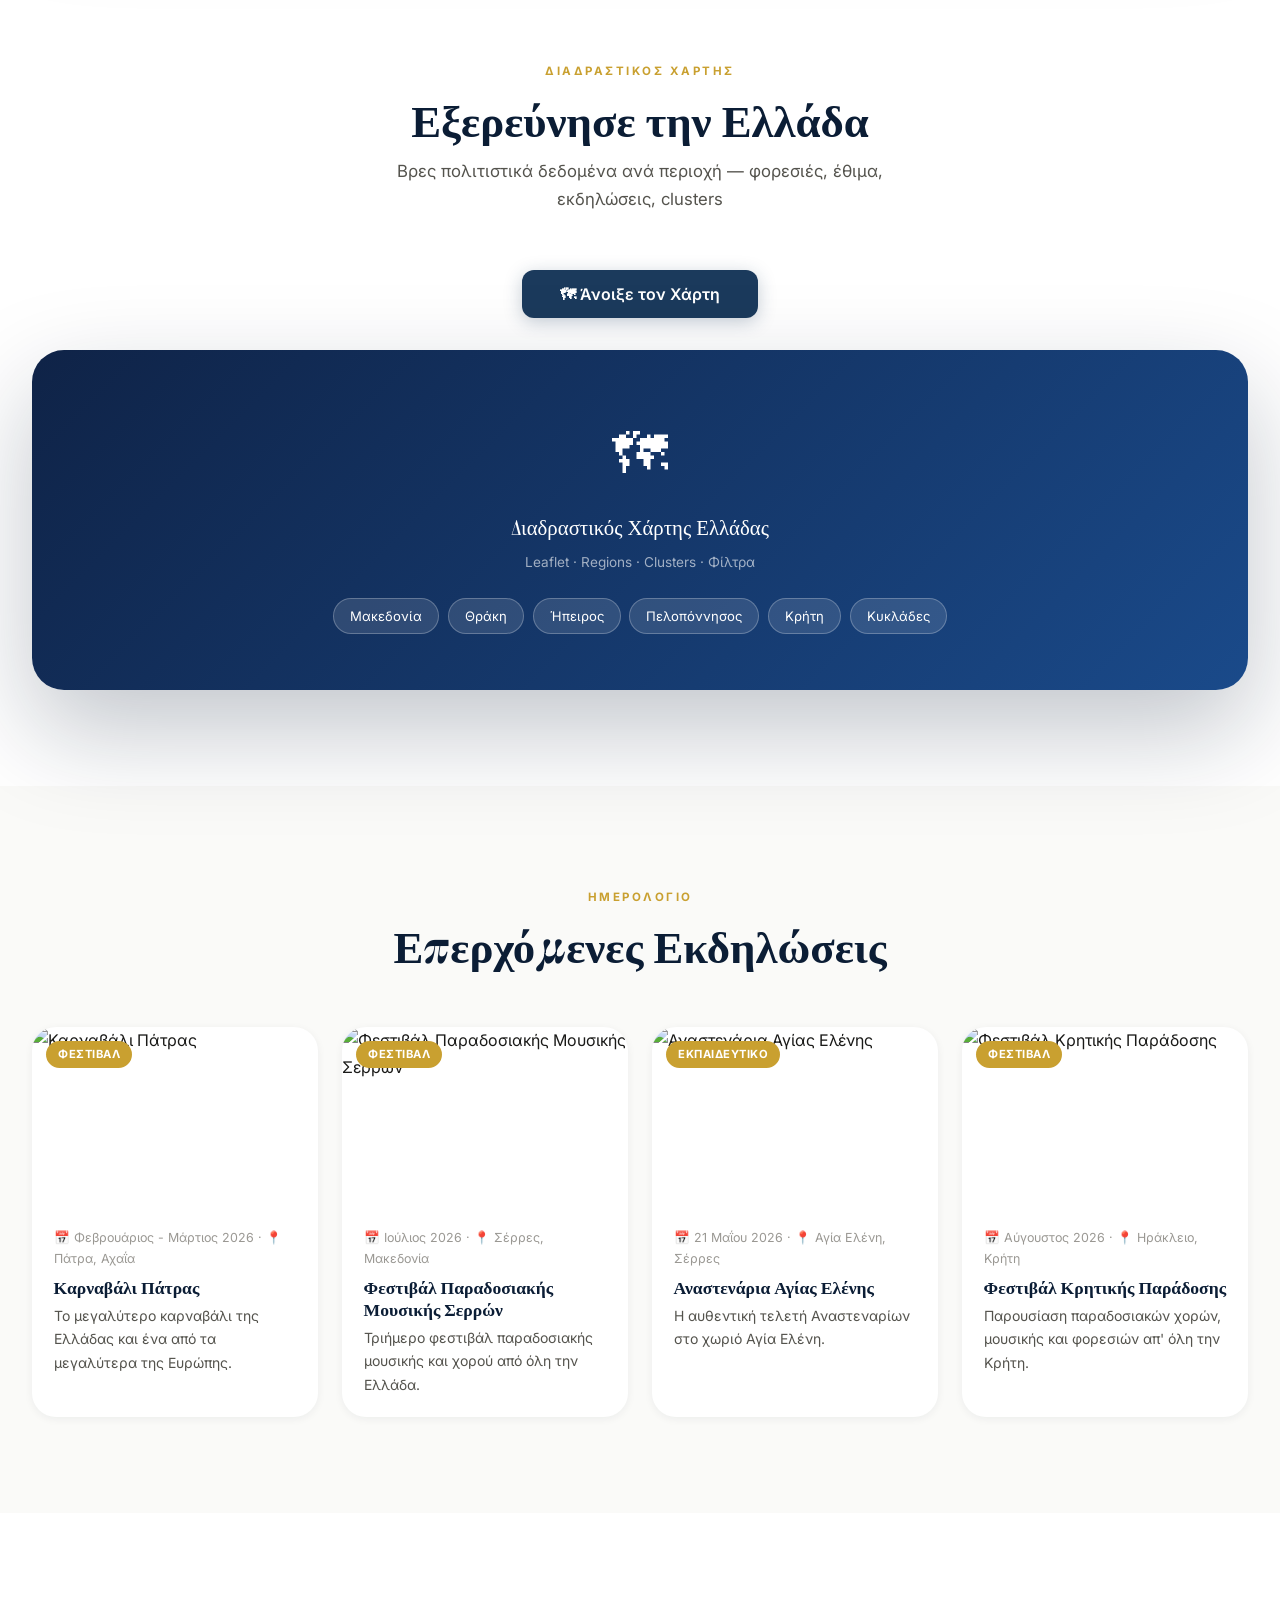
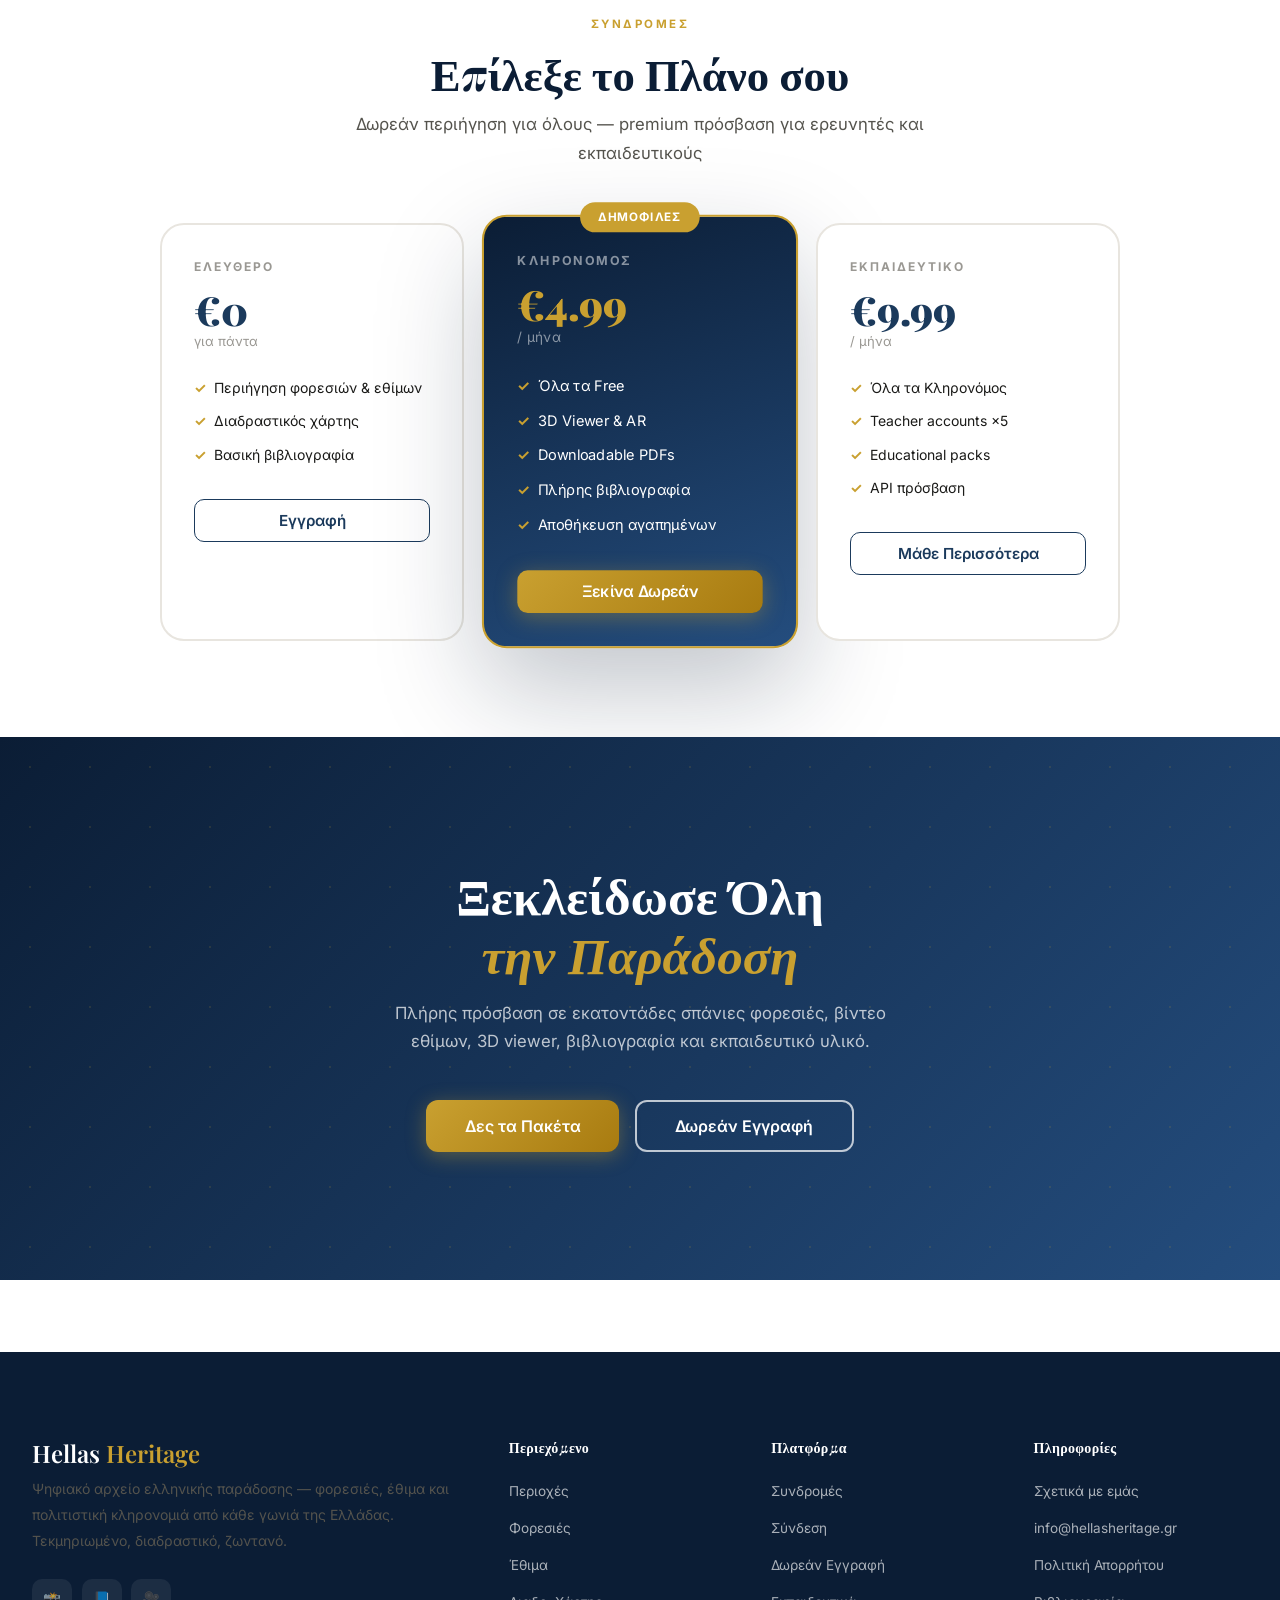
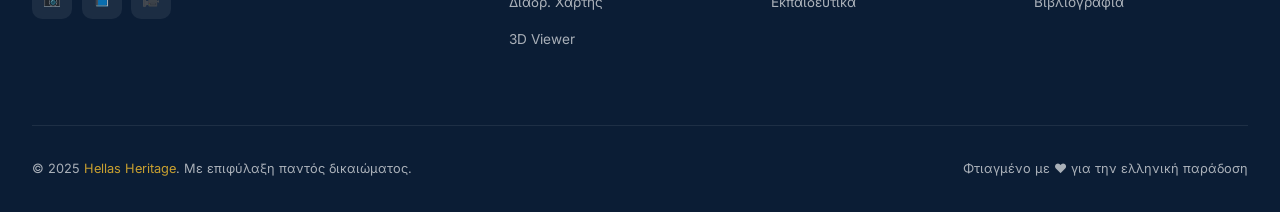
==== commit f98d7582: "Fix iOS safe area: navbar + viewport-fit=cover" ====
--- a/index.html
+++ b/index.html
@@ -2,7 +2,7 @@
 <html lang="el">
 <head>
   <meta charset="UTF-8">
-  <meta name="viewport" content="width=device-width, initial-scale=1.0">
+  <meta name="viewport" content="width=device-width, initial-scale=1.0, viewport-fit=cover">
   <title>Hellas Heritage — Ψηφιακό Αρχείο Ελληνικής Παράδοσης</title>
   <meta name="description" content="Premium ψηφιακή πλατφόρμα ελληνικής πολιτιστικής κληρονομιάς. Παραδοσιακές φορεσιές, έθιμα και παραδόσεις από κάθε γωνιά της Ελλάδας με πηγές, βιβλιογραφία και 3D viewer.">
   <meta name="keywords" content="ελληνικές παραδοσιακές φορεσιές, έθιμα, ελληνική παράδοση, λαογραφία, κληρονομιά, Greek traditional costumes">
--- a/css/style.css
+++ b/css/style.css
@@ -61,11 +61,6 @@
   -webkit-overflow-scrolling: touch;
   max-width: 100vw;
   position: relative;
-  /* iOS safe areas */
-  padding-top: env(safe-area-inset-top, 0px);
-  padding-left: env(safe-area-inset-left, 0px);
-  padding-right: env(safe-area-inset-right, 0px);
-  padding-bottom: env(safe-area-inset-bottom, 0px);
 }
 img { display: block; max-width: 100%; }
 a  { color: inherit; text-decoration: none; }
@@ -131,25 +126,29 @@
 ═══════════════════════════════════════════════════════════ */
 .navbar {
   position: fixed; top: 0; left: 0; right: 0; z-index: 1000;
-  top: env(safe-area-inset-top, 0px);
   background: rgba(11,29,53,0);
   backdrop-filter: blur(0px);
   border-bottom: 1px solid transparent;
-  padding: 0 2.5rem;
+  padding: env(safe-area-inset-top, 0px) 2.5rem 0;
   padding-left: max(2.5rem, env(safe-area-inset-left, 0px));
   padding-right: max(2.5rem, env(safe-area-inset-right, 0px));
-  height: 80px;
-  display: flex; align-items: center; justify-content: space-between;
-  transition: background .5s ease, backdrop-filter .5s, border-color .5s, height .4s, box-shadow .5s;
+  height: calc(80px + env(safe-area-inset-top, 0px));
+  display: flex; align-items: flex-end; justify-content: space-between;
+  padding-bottom: 0;
+  transition: background .5s ease, backdrop-filter .5s, border-color .5s, box-shadow .5s;
   width: 100%;
   max-width: 100vw;
+}
+.navbar-inner {
+  display: flex; align-items: center; justify-content: space-between;
+  width: 100%; height: 80px;
 }
 .navbar.scrolled {
   background: rgba(255,255,255,.97);
   backdrop-filter: blur(20px);
   border-bottom-color: var(--grey-200);
   box-shadow: 0 2px 24px rgba(11,29,53,.08);
-  height: 68px;
+  height: calc(68px + env(safe-area-inset-top, 0px));
 }
 .navbar-brand { display: flex; align-items: center; gap: .65rem; }
 .navbar-logo-text {
@@ -192,7 +191,10 @@
 .navbar.scrolled .nav-hamburger span { background: var(--navy); }
 
 /* ── Page Wrapper ───────────────────────────────────────────── */
-.page-wrapper { padding-top: 80px; min-height: 100vh; }
+.page-wrapper {
+  padding-top: calc(80px + env(safe-area-inset-top, 0px));
+  min-height: 100vh;
+}
 
 /* ═══════════════════════════════════════════════════════════
    HERO — Cinematic full-bleed (inspired by discovergreece.com)
@@ -854,8 +856,8 @@
   .v-controls-hint { display: none; }
 }
 @media (max-width: 768px) {
-  .page-wrapper { padding-top: 68px; }
-  .navbar { padding: 0 1.25rem; height: 68px; }
+  .page-wrapper { padding-top: calc(68px + env(safe-area-inset-top, 0px)); }
+  .navbar { padding: env(safe-area-inset-top, 0px) 1.25rem 0; height: calc(68px + env(safe-area-inset-top, 0px)); }
   .navbar-nav, .navbar-actions { display: none; }
   .nav-hamburger { display: flex; }
   .navbar-nav.open {
